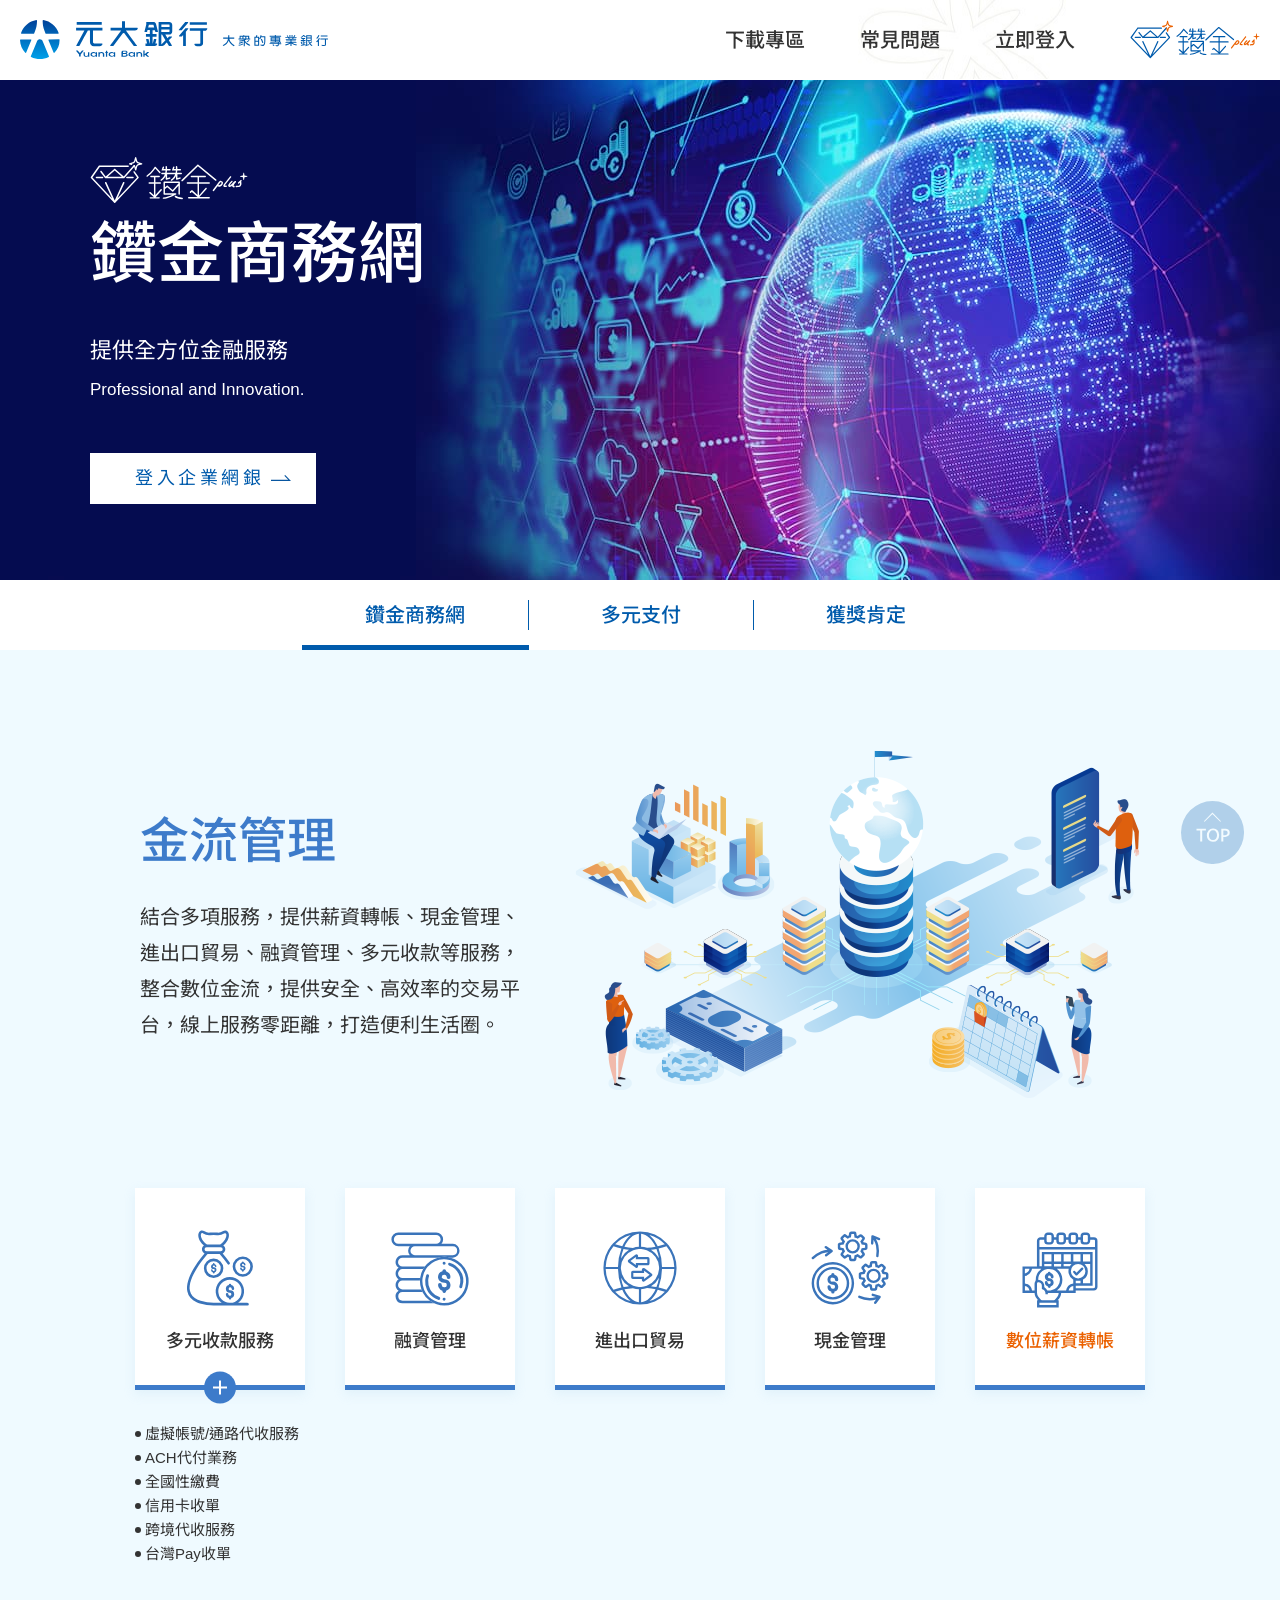
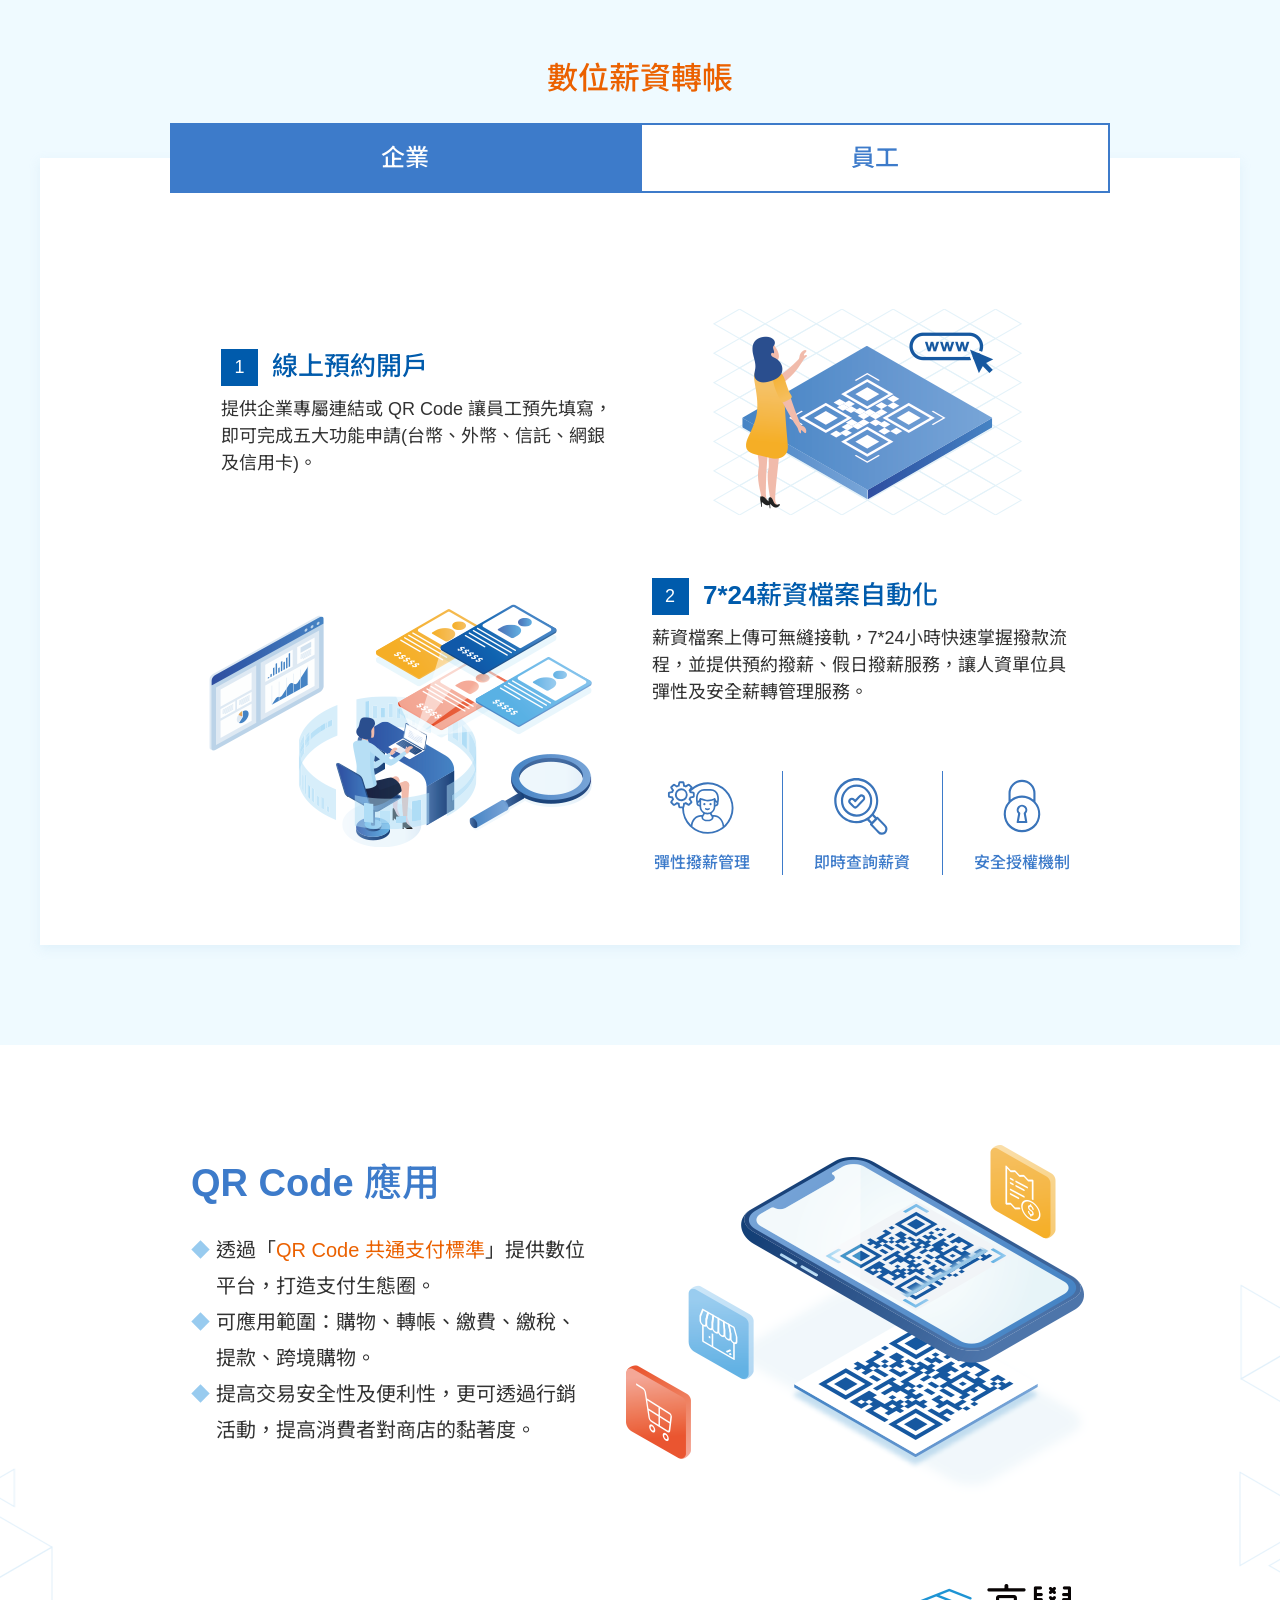
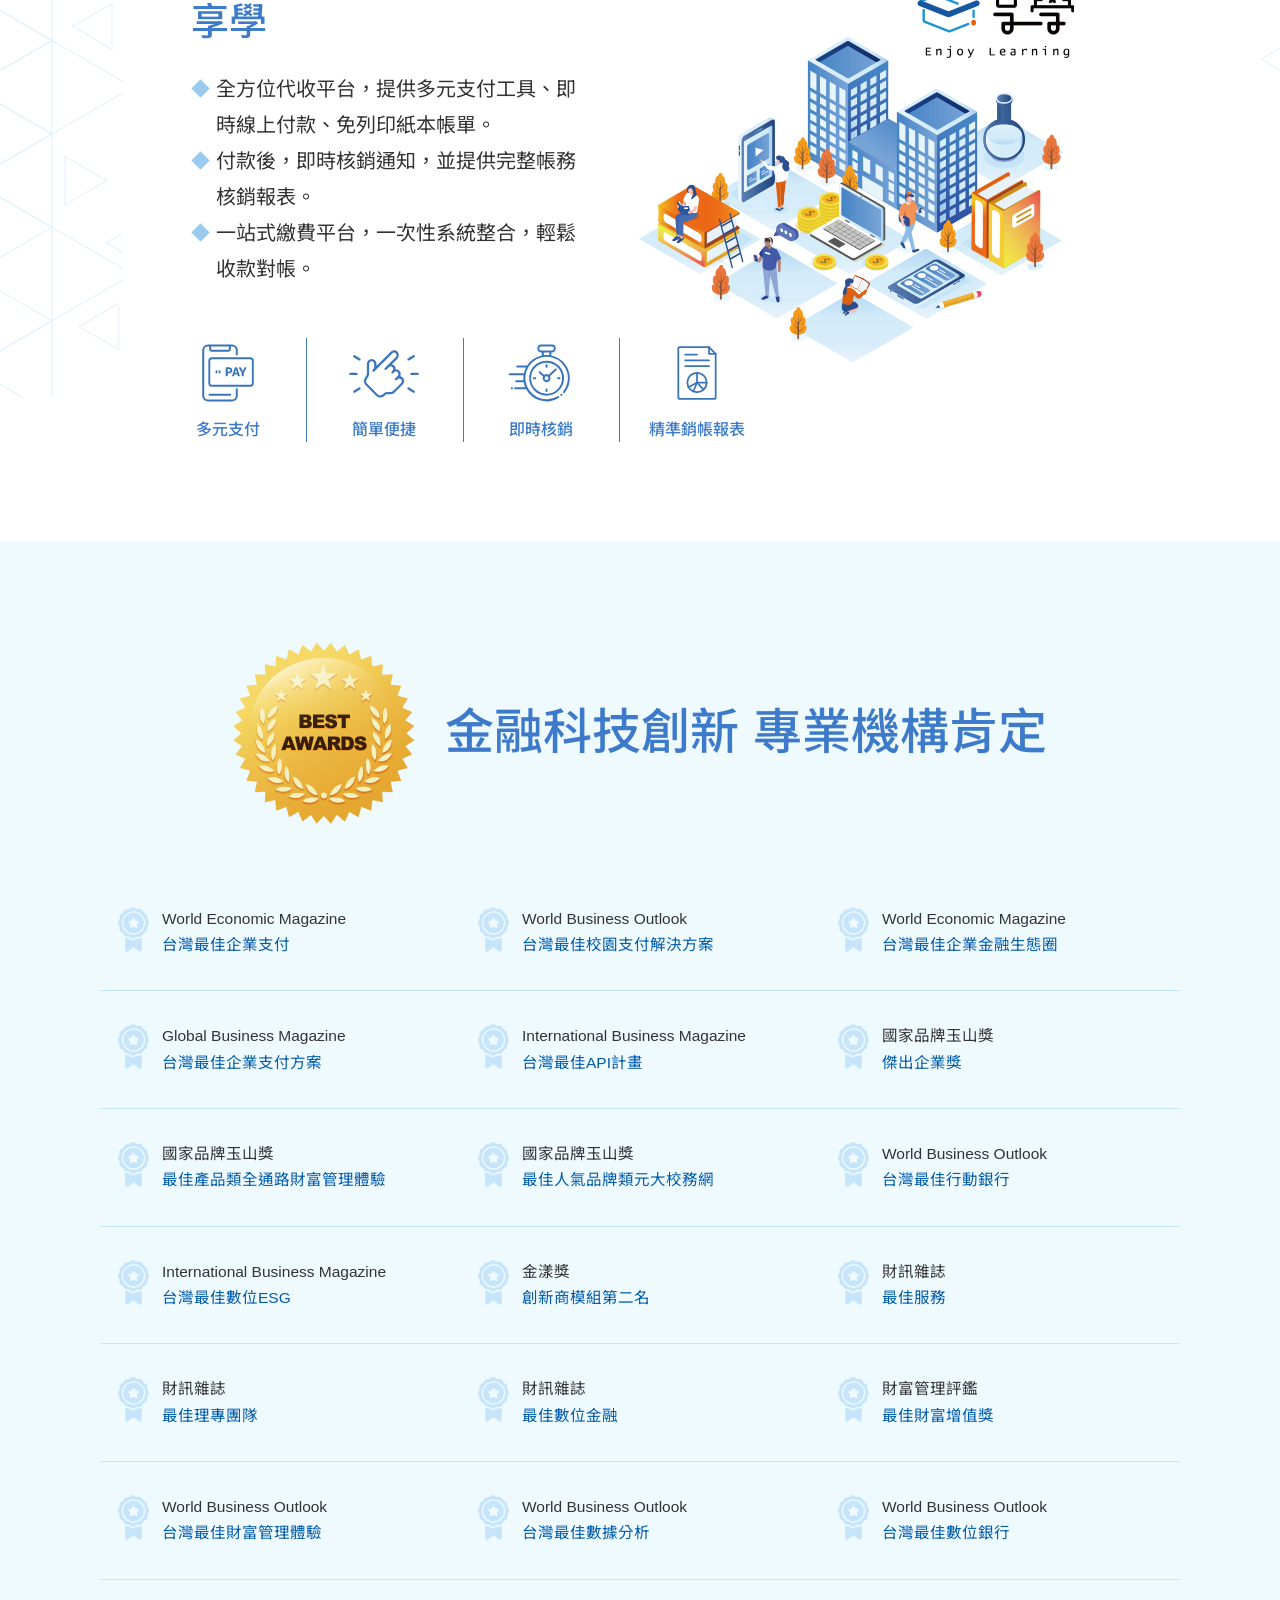
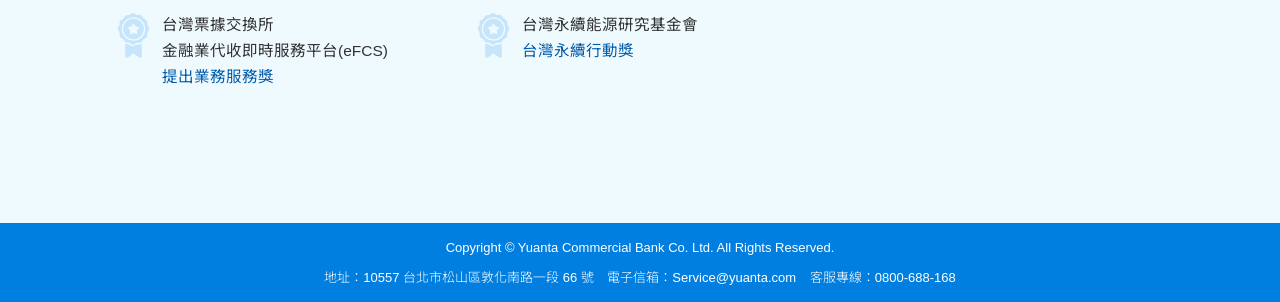
==== business/index.html @ 5b8bb0c7 "business 0724" ====
<!doctype html>
<html class="no-js" lang="zh-Hant-TW">

<head>
    <meta charset="utf-8">
    <meta http-equiv="X-UA-Compatible" content="ie=edge">
    <title>
        元大銀行｜鑽金商務網
    </title>
    <meta name="description" content="鑽金商務網、企業/員工薪資轉帳、預約線上開戶、薪資檔案自動化、員工薪轉服務、進出口貿易、多元收款服務、融資管理、現金管理、金流管理、Qrcode支付、享學平台、享學、代收平台、線上付款、一站式繳費平台">
    <meta name="viewport" content="width=device-width, initial-scale=1">
    <meta name="format-detection" content="telephone=no">

    <meta property="og:title" content="元大銀行｜鑽金商務網">
    <meta property="og:site_name" content="元大銀行">
    <meta property="og:url" content="https://www.yuantabank.com.tw/bankwebIMG/event/Bank_Act2022/B2C/index.html">
    <meta property="og:description" content="提供您全方位的金融服務">
    <meta property="og:type" content="website">
    <link rel="image_src" href="https://www.yuantabank.com.tw/bankwebIMG/event/Bank_Act2022/B2C/asset/images/fb.jpg">
    <meta property="og:image" content="https://www.yuantabank.com.tw/bankwebIMG/event/Bank_Act2022/B2C/asset/images/fb.jpg">
    <meta property="og:image:width" content="1200">
    <meta property="og:image:height" content="628">

    <link rel="manifest" href="./site.json" crossorigin="use-credentials">
    <link rel="shortcut icon" href="./favicon.ico" />
    <link rel="apple-touch-icon" href="./asset/images/touch/icon-192x192.png">
    <link rel="stylesheet" href="./asset/css/normalize.min.css">
    <link rel="stylesheet" href="./asset/vendor/aos/aos.css">
    <link rel="stylesheet" href="./asset/css/main.min.css">
    <link rel="preconnect" href="https://fonts.gstatic.com">
    <link href="https://fonts.googleapis.com/css2?family=Noto+Sans+TC:wght@400;500;700&family=Roboto:wght@400;500;700&display=swap" rel="stylesheet">
    

    <meta name="theme-color" content="#fafafa">
    <!-- Google Tag Manager -->
    
<script>
(function (w, d, s, l, i) {
  w[l] = w[l] || [];
  w[l].push({
    'gtm.start': new Date().getTime(),
    event: 'gtm.js'
  });
  var f = d.getElementsByTagName(s)[0],
      j = d.createElement(s),
      dl = l != 'dataLayer' ? '&l=' + l : '';
  j.async = true;
  j.src = 'https://www.googletagmanager.com/gtm.js?id=' + i + dl;
  f.parentNode.insertBefore(j, f);
})(window, document, 'script', 'dataLayer', 'GTM-TDNQKZC');
</script>

    <!-- End Google Tag Manager -->

</head>

<body>
    <!-- Google Tag Manager (noscript) -->
    <noscript><iframe src="https://www.googletagmanager.com/ns.html?id=GTM-TDNQKZC" height="0" width="0" style="display:none;visibility:hidden"></iframe></noscript>
    <!-- End Google Tag Manager (noscript) -->
    <div class="container">
        <header class="header" data-header>
            <h1>
                <a href="https://www.yuantabank.com.tw/bank/" class="logo" id="yuantabank" target="_blank">
                    <img src="./asset/images/logo/logo.svg" alt="元大銀行logo">
                </a>
            </h1>
            <div class="menu" data-menu>
                <div class="menu-burger">
                    <div class="burger" data-burger>
                        <div class="burger-line"></div>
                        <div class="burger-line"></div>
                        <div class="burger-line"></div>
                    </div>
                </div>
                <div class="menu-nav" data-nav>
                    <div class="nav">
                        <a href="https://www.yuantabank.com.tw/bank/digi/cib/list1.do" target="_blank" id="download">下載專區</a>
                        <a href="https://www.yuantabank.com.tw/bank/digi/cib/list2.do" target="_blank" id="Question">常見問題</a>
                        <a href="https://b2bank.yuantabank.com.tw/B2C/" target="_blank" class="login">立即登入</a>
                    </div>
                </div>
            </div>
            <div class="yuantaplusLogo"></div>
        </header>
        <main class="main">
            
<section class="banner">
    <div class="banner-wrap">
        <div class="banner-logo" data-aos="fade-right">
            <img src="./asset/images/logo/yuantaplus-wt.svg" alt="">
        </div>
        <div class="banner-title" data-aos="fade-right">
            鑽金商務網
        </div>
        <div class="banner-text" data-aos="fade-right" data-aos-delay="600">
            提供全方位金融服務
            <p>Professional and Innovation.</p>
        </div>
        <a href="https://b2bank.yuantabank.com.tw/B2C/" target="_blank" class="banner-btn login" data-aos="fade-right" data-aos-delay="900">
            <span>登入企業網銀</span>
            <img src="./asset/images/icon/arrow.svg" alt="">
        </a>
    </div>
</section>
<section class="content">
    <div class="anchor" data-anchor>
        <div class="anchor-wrap" data-anchor-fixed>
            <a href="#" class="anchor-btn -active" data-anchor-btn="business">
                <span>鑽金商務網</span>
            </a>
            <a href="#" class="anchor-btn" data-anchor-btn="payment">
                <span>多元支付</span>
            </a>
            <a href="#" class="anchor-btn" data-anchor-btn="award">
                <span>獲獎肯定</span>
            </a>
        </div>
    </div>
    <div class="block" data-anchor-block="business">
        <div class="block-wrap">
            <div class="grid">
                <div class="grid-item -text" data-aos="fade-right">
                    <div class="textInfo">
                        <div class="textInfo-title">
                            <div class="title">金流管理</div>
                        </div>
                        <div class="textInfo-content">
                            結合多項服務，提供薪資轉帳、現金管理、進出口貿易、融資管理、多元收款等服務，整合數位金流，提供安全、高效率的交易平台，線上服務零距離，打造便利生活圈。
                        </div>
                    </div>
                </div>
                <div class="grid-item" data-aos="fade-left">
                    <img src="./asset/images/pic/cashFlow.png" alt="">
                </div>
            </div>
        </div>
        <div class="block-wrap" data-aos="fade-up">
            <div class="iconGrid -card">
                <div class="iconGrid-item">
                    <div class="card">
                        <div class="card-content">
                            <div class="iconInfo -card">
                                <div class="iconInfo-pic">
                                    <img src="./asset/images/icon/moneyBag.svg" alt="">
                                </div>
                                <div class="iconInfo-text">多元收款服務</div>
                            </div>
                        </div>
                        <div class="card-collapse"></div>
                        <div class="card-list">
                            <ul>
                                <li>虛擬帳號/通路代收服務</li>
                                <li>ACH代付業務</li>
                                <li>全國性繳費</li>
                                <li>信用卡收單</li>
                                <li>跨境代收服務</li>
                                <li>台灣Pay收單</li>
                            </ul>
                        </div>
                    </div>
                </div>
                <div class="iconGrid-item">
                    <div class="iconInfo -card">
                        <div class="iconInfo-pic">
                            <img src="./asset/images/icon/coins.svg" alt="">
                        </div>
                        <div class="iconInfo-text">融資管理</div>
                    </div>
                </div>
                <div class="iconGrid-item">
                    <div class="iconInfo -card">
                        <div class="iconInfo-pic">
                            <img src="./asset/images/icon/world.svg" alt="">
                        </div>
                        <div class="iconInfo-text">進出口貿易</div>
                    </div>
                </div>
                <div class="iconGrid-item">
                    <div class="iconInfo -card">
                        <div class="iconInfo-pic">
                            <img src="./asset/images/icon/moneySet.svg" alt="">
                        </div>
                        <div class="iconInfo-text">現金管理</div>
                    </div>
                </div>
                <div class="iconGrid-item">
                    <div class="iconInfo -card">
                        <div class="iconInfo-pic">
                            <img src="./asset/images/icon/calendar.svg" alt="">
                        </div>
                        <div class="iconInfo-text -og">數位薪資轉帳</div>
                    </div>
                </div>
            </div>
        </div>
        <div class="block-wrap" data-aos="fade-up">
            <div class="tab">
                <div class="tab-title">數位薪資轉帳</div>
                <div class="tab-nav">
                    <a href="#" class="tab-btn -active" data-tab-btn="business">企業</a>
                    <a href="#" class="tab-btn" data-tab-btn="employee">員工</a>
                </div>
                <div class="tab-content -active" data-tab-content="business">
                    <div class="grid -tab">
                        <div class="grid-item -text" data-aos="fade-right">
                            <div class="numInfo">
                                <div class="numInfo-title">
                                    <span class="num">1</span>
                                    <span>線上預約開戶</span>
                                </div>
                                <div class="numInfo-content">
                                    提供企業專屬連結或 QR Code 讓員工預先填寫，即可完成五大功能申請(台幣、外幣、信託、網銀及信用卡)。
                                </div>
                            </div>
                        </div>
                        <div class="grid-item" data-aos="fade-left">
                            <img src="./asset/images/pic/business01.png" alt="">
                        </div>
                    </div>
                    <div class="grid -tab">
                        <div class="grid-item" data-aos="fade-right">
                            <img src="./asset/images/pic/business02.png" alt="">
                        </div>
                        <div class="grid-item -text has-icons" data-aos="fade-left">
                            <div class="numInfo">
                                <div class="numInfo-title">
                                    <span class="num">2</span>
                                    <span><b class="-en">7*24</b>薪資檔案自動化</span>
                                </div>
                                <div class="numInfo-content">
                                    薪資檔案上傳可無縫接軌，7*24小時快速掌握撥款流程，並提供預約撥薪、假日撥薪服務，讓人資單位具彈性及安全薪轉管理服務。
                                </div>
                            </div>
                            <div class="iconGrid -business padUpOnly" data-aos="fade-left">
                                
                                <div class="iconGrid-item">
                                    <div class="iconInfo -first">
                                        <div class="iconInfo-pic">
                                            <img src="./asset/images/icon/peopleSet.svg" alt="">
                                        </div>
                                        <div class="iconInfo-text">彈性撥薪管理</div>
                                    </div>
                                </div>
                                <div class="iconGrid-item">
                                    <div class="iconInfo">
                                        <div class="iconInfo-pic">
                                            <img src="./asset/images/icon/searchCheck.svg" alt="">
                                        </div>
                                        <div class="iconInfo-text">即時查詢薪資</div>
                                    </div>
                                </div>
                                <div class="iconGrid-item">
                                    <div class="iconInfo -last">
                                        <div class="iconInfo-pic">
                                            <img src="./asset/images/icon/lock.svg" alt="">
                                        </div>
                                        <div class="iconInfo-text">安全授權機制</div>
                                    </div>
                                </div>
                                
                            </div>
                        </div>
                    </div>
                    <div class="iconGrid -business mobileDownOnly" data-aos="fade-up">
                        
                        <div class="iconGrid-item">
                            <div class="iconInfo -first">
                                <div class="iconInfo-pic">
                                    <img src="./asset/images/icon/peopleSet.svg" alt="">
                                </div>
                                <div class="iconInfo-text">彈性撥薪管理</div>
                            </div>
                        </div>
                        <div class="iconGrid-item">
                            <div class="iconInfo">
                                <div class="iconInfo-pic">
                                    <img src="./asset/images/icon/searchCheck.svg" alt="">
                                </div>
                                <div class="iconInfo-text">即時查詢薪資</div>
                            </div>
                        </div>
                        <div class="iconGrid-item">
                            <div class="iconInfo -last">
                                <div class="iconInfo-pic">
                                    <img src="./asset/images/icon/lock.svg" alt="">
                                </div>
                                <div class="iconInfo-text">安全授權機制</div>
                            </div>
                        </div>
                        
                    </div>
                </div>
                <div class="tab-content" data-tab-content="employee">
                    <div class="grid -tab -top">
                        <div class="grid-item -text">
                            <div class="numInfo">
                                <div class="numInfo-title">
                                    <span>員工薪轉服務</span>
                                </div>
                                <div class="numInfo-content">
                                    透過網路銀行/行動銀行APP，即可查詢專屬優惠與中英文顯示薪資明細，e手掌握消費與投資理財訊息！
                                </div>
                            </div>
                        </div>
                        <div class="grid-item">
                            <img src="./asset/images/pic/employee.png" alt="">
                        </div>
                    </div>
                    <div class="iconGrid -employee">
                        <div class="iconGrid-item">
                            <div class="card -simple">
                                <div class="card-content">
                                    <div class="iconInfo -first">
                                        <div class="iconInfo-pic">
                                            <img src="./asset/images/icon/discount.svg" alt="">
                                        </div>
                                        <div class="iconInfo-text">員工帳戶優惠</div>
                                    </div>
                                </div>
                                <div class="card-collapse"></div>
                                <div class="card-list">
                                    <ul>
                                        <li>帳戶利率</li>
                                        <li>跨提轉免手續費</li>
                                        <li>換匯讓分優惠</li>
                                        <li>線上申購指定基金定期<br class="mobileDownOnly">(不)定額享終身0手續費</li>
                                        <li>信用卡優惠</li>
                                        <li>房貸、信貸、車貸利率</li>
                                    </ul>
                                </div>
                            </div>
                        </div>
                        <div class="iconGrid-item">
                            <div class="card -simple">
                                <div class="card-content">
                                    <div class="iconInfo">
                                        <div class="iconInfo-pic">
                                            <img src="./asset/images/icon/chart.svg" alt="">
                                        </div>
                                        <div class="iconInfo-text">線上理財</div>
                                    </div>
                                </div>
                                <div class="card-collapse"></div>
                                <div class="card-list -chart">
                                    <ul>
                                        <li>線上換匯</li>
                                        <li>申購基金</li>
                                        <li>申購ETF</li>
                                        <li>申購海外債</li>
                                    </ul>
                                </div>
                            </div>
                        </div>
                        <div class="iconGrid-item">
                            <div class="iconInfo">
                                <div class="iconInfo-pic">
                                    <img src="./asset/images/icon/bill.svg" alt="">
                                </div>
                                <div class="iconInfo-text">薪資明細</div>
                            </div>
                        </div>
                        <div class="iconGrid-item">
                            <div class="iconInfo">
                                <div class="iconInfo-pic">
                                    <img src="./asset/images/icon/coin.svg" alt="">
                                </div>
                                <div class="iconInfo-text">輕鬆轉帳</div>
                            </div>
                        </div>
                        <div class="iconGrid-item">
                            <div class="iconInfo">
                                <div class="iconInfo-pic">
                                    <img src="./asset/images/icon/scanning.svg" alt="">
                                </div>
                                <div class="iconInfo-text"><b class="-en">QR Code</b>繳費消費</div>
                            </div>
                        </div>
                        <div class="iconGrid-item">
                            <div class="iconInfo -last">
                                <div class="iconInfo-pic">
                                    <img src="./asset/images/icon/withdrawal.svg" alt="">
                                </div>
                                <div class="iconInfo-text">無卡提款</div>
                            </div>
                        </div>
                    </div>
                </div>
            </div>
        </div>
    </div>
    <div class="block -wt" data-anchor-block="payment">
        <div class="block-wrap">
            <div class="grid -top">
                <div class="grid-item -text" data-aos="fade-right">
                    <div class="textInfo">
                        <div class="textInfo-title">
                            <div class="title -sub"><b class="-en">QR Code</b> 應用</div>
                        </div>
                        <div class="textInfo-content">
                            <ul class="-cube">
                                <li>透過「<span class="stress">QR Code 共通支付標準</span>」提供數位平台，打造支付生態圈。</li>
                                <li>可應用範圍：購物、轉帳、繳費、繳稅、提款、跨境購物。</li>
                                <li>提高交易安全性及便利性，更可透過行銷活動，提高消費者對商店的黏著度。</li>
                            </ul>
                        </div>
                    </div>
                </div>
                <div class="grid-item" data-aos="fade-left">
                    <img src="./asset/images/pic/qrCode.png" alt="">
                </div>
            </div>
        </div>
        <div class="block-wrap">
            <div class="grid -top">
                <div class="grid-item -text" data-aos="fade-right">
                    <div class="textInfo">
                        <div class="textInfo-title">
                            <div class="title -sub">享學</div>
                        </div>
                        <div class="textInfo-content">
                            <ul class="-cube">
                                <li>全方位代收平台，提供多元支付工具、即時線上付款、免列印紙本帳單。</li>
                                <li>付款後，即時核銷通知，並提供完整帳務核銷報表。</li>
                                <li>一站式繳費平台，一次性系統整合，輕鬆收款對帳。</li>
                            </ul>
                        </div>
                    </div>
                </div>
                <div class="grid-item" data-aos="fade-left">
                    <img src="./asset/images/pic/enjoyLearning.png" alt="">
                </div>
            </div>
            <div class="enjoyLearning" data-aos="fade-right">
                <div class="iconGrid -enjoyLearning">
                    
                    <div class="iconGrid-item">
                        <div class="iconInfo -first">
                            <div class="iconInfo-pic">
                                <img src="./asset/images/icon/pay.svg" alt="">
                            </div>
                            <div class="iconInfo-text">多元支付</div>
                        </div>
                    </div>
                    <div class="iconGrid-item">
                        <div class="iconInfo">
                            <div class="iconInfo-pic">
                                <img src="./asset/images/icon/finger.svg" alt="">
                            </div>
                            <div class="iconInfo-text">簡單便捷</div>
                        </div>
                    </div>
                    <div class="iconGrid-item">
                        <div class="iconInfo">
                            <div class="iconInfo-pic">
                                <img src="./asset/images/icon/stopwatch.svg" alt="">
                            </div>
                            <div class="iconInfo-text">即時核銷</div>
                        </div>
                    </div>
                    <div class="iconGrid-item">
                        <div class="iconInfo -last">
                            <div class="iconInfo-pic">
                                <img src="./asset/images/icon/report.svg" alt="">
                            </div>
                            <div class="iconInfo-text">精準銷帳報表</div>
                        </div>
                    </div>
                    
                </div>
            </div>
        </div>
    </div>
    <div class="block" data-anchor-block="award">
        <div class="block-wrap">
            <div class="award" data-more>
                <div class="award-head" data-aos="fade-up">
                    <div class="award-icon">
                        <img src="./asset/images/pic/bestAwards.png" alt="">
                    </div>
                    <div class="award-title">
                        <div class="title">金融科技創新 <br class="mobileDownOnly">專業機構肯定</div>
                    </div>
                </div>
                <div class="award-content" data-aos="fade-up">
                    <div class="awardGrid">
                        
                        <div class="awardGrid-item">
                            <div class="medal">
                                <div class="medal-pic">
                                    <img src="./asset/images/icon/medal.svg" alt="">
                                </div>
                                <div class="medal-content">
                                    World Economic Magazine
                                    <p>台灣最佳企業支付</p>
                                </div>
                            </div>
                        </div>
                        <div class="awardGrid-item">
                            <div class="medal">
                                <div class="medal-pic">
                                    <img src="./asset/images/icon/medal.svg" alt="">
                                </div>
                                <div class="medal-content">
                                    World Business Outlook
                                    <p>台灣最佳校園支付解決方案</p>
                                </div>
                            </div>
                        </div>
                        <div class="awardGrid-item">
                            <div class="medal">
                                <div class="medal-pic">
                                    <img src="./asset/images/icon/medal.svg" alt="">
                                </div>
                                <div class="medal-content">
                                    World Economic Magazine
                                    <p>台灣最佳企業金融生態圈</p>
                                </div>
                            </div>
                        </div>
                        <div class="awardGrid-item">
                            <div class="medal">
                                <div class="medal-pic">
                                    <img src="./asset/images/icon/medal.svg" alt="">
                                </div>
                                <div class="medal-content">
                                    Global Business Magazine
                                    <p>台灣最佳企業支付方案</p>
                                </div>
                            </div>
                        </div>
                        <div class="awardGrid-item">
                            <div class="medal">
                                <div class="medal-pic">
                                    <img src="./asset/images/icon/medal.svg" alt="">
                                </div>
                                <div class="medal-content">
                                    International Business Magazine
                                    <p>台灣最佳API計畫</p>
                                </div>
                            </div>
                        </div>
                        <div class="awardGrid-item -more">
                            <div class="medal">
                                <div class="medal-pic">
                                    <img src="./asset/images/icon/medal.svg" alt="">
                                </div>
                                <div class="medal-content">
                                    國家品牌玉山獎
                                    <p>傑出企業獎</p>
                                </div>
                            </div>
                        </div>
                        <div class="awardGrid-item -more">
                            <div class="medal">
                                <div class="medal-pic">
                                    <img src="./asset/images/icon/medal.svg" alt="">
                                </div>
                                <div class="medal-content">
                                    國家品牌玉山獎
                                    <p>最佳產品類全通路財富管理體驗</p>
                                </div>
                            </div>
                        </div>
                        <div class="awardGrid-item -more">
                            <div class="medal">
                                <div class="medal-pic">
                                    <img src="./asset/images/icon/medal.svg" alt="">
                                </div>
                                <div class="medal-content">
                                    國家品牌玉山獎
                                    <p>最佳人氣品牌類元大校務網</p>
                                </div>
                            </div>
                        </div>
                        <div class="awardGrid-item -more">
                            <div class="medal">
                                <div class="medal-pic">
                                    <img src="./asset/images/icon/medal.svg" alt="">
                                </div>
                                <div class="medal-content">
                                    World Business Outlook
                                    <p>台灣最佳行動銀行</p>
                                </div>
                            </div>
                        </div>
                        <div class="awardGrid-item -more">
                            <div class="medal">
                                <div class="medal-pic">
                                    <img src="./asset/images/icon/medal.svg" alt="">
                                </div>
                                <div class="medal-content">
                                    International Business Magazine
                                    <p>台灣最佳數位ESG</p>
                                </div>
                            </div>
                        </div>
                        <div class="awardGrid-item -more">
                            <div class="medal">
                                <div class="medal-pic">
                                    <img src="./asset/images/icon/medal.svg" alt="">
                                </div>
                                <div class="medal-content">
                                    金漾獎
                                    <p>創新商模組第二名</p>
                                </div>
                            </div>
                        </div>
                        <div class="awardGrid-item -more">
                            <div class="medal">
                                <div class="medal-pic">
                                    <img src="./asset/images/icon/medal.svg" alt="">
                                </div>
                                <div class="medal-content">
                                    財訊雜誌
                                    <p>最佳服務</p>
                                </div>
                            </div>
                        </div>
                        <div class="awardGrid-item -more">
                            <div class="medal">
                                <div class="medal-pic">
                                    <img src="./asset/images/icon/medal.svg" alt="">
                                </div>
                                <div class="medal-content">
                                    財訊雜誌
                                    <p>最佳理專團隊</p>
                                </div>
                            </div>
                        </div>
                        <div class="awardGrid-item -more">
                            <div class="medal">
                                <div class="medal-pic">
                                    <img src="./asset/images/icon/medal.svg" alt="">
                                </div>
                                <div class="medal-content">
                                    財訊雜誌
                                    <p>最佳數位金融</p>
                                </div>
                            </div>
                        </div>
                        <div class="awardGrid-item -more">
                            <div class="medal">
                                <div class="medal-pic">
                                    <img src="./asset/images/icon/medal.svg" alt="">
                                </div>
                                <div class="medal-content">
                                    財富管理評鑑
                                    <p>最佳財富增值獎</p>
                                </div>
                            </div>
                        </div>
                        <div class="awardGrid-item -more">
                            <div class="medal">
                                <div class="medal-pic">
                                    <img src="./asset/images/icon/medal.svg" alt="">
                                </div>
                                <div class="medal-content">
                                    World Business Outlook
                                    <p>台灣最佳財富管理體驗</p>
                                </div>
                            </div>
                        </div>
                        <div class="awardGrid-item -more">
                            <div class="medal">
                                <div class="medal-pic">
                                    <img src="./asset/images/icon/medal.svg" alt="">
                                </div>
                                <div class="medal-content">
                                    World Business Outlook
                                    <p>台灣最佳數據分析</p>
                                </div>
                            </div>
                        </div>
                        <div class="awardGrid-item -more">
                            <div class="medal">
                                <div class="medal-pic">
                                    <img src="./asset/images/icon/medal.svg" alt="">
                                </div>
                                <div class="medal-content">
                                    World Business Outlook
                                    <p>台灣最佳數位銀行</p>
                                </div>
                            </div>
                        </div>
                        <div class="awardGrid-item -more">
                            <div class="medal">
                                <div class="medal-pic">
                                    <img src="./asset/images/icon/medal.svg" alt="">
                                </div>
                                <div class="medal-content">
                                    台灣票據交換所<br>金融業代收即時服務平台(eFCS)
                                    <p>提出業務服務獎</p>
                                </div>
                            </div>
                        </div>
                        <div class="awardGrid-item -more">
                            <div class="medal">
                                <div class="medal-pic">
                                    <img src="./asset/images/icon/medal.svg" alt="">
                                </div>
                                <div class="medal-content">
                                    台灣永續能源研究基金會
                                    <p>台灣永續行動獎</p>
                                </div>
                            </div>
                        </div>
                        <div class="awardGrid-item -more desktopOnly">
                            <div class="medal hidden">
                                <div class="medal-pic">
                                    <img src="./asset/images/icon/medal.svg" alt="">
                                </div>
                                <div class="medal-content">
                                    
                                    <p></p>
                                </div>
                            </div>
                        </div>
                        
                    </div>
                </div>
                <div class="award-btn" data-more-btn>
                    <span>更多獲獎獎項</span>
                    <img src="./asset/images/icon/arrow-down.svg" alt="">
                </div>
            </div>
        </div>
    </div>
</section>

        </main>
        <footer class="footer">
            Copyright © Yuanta Commercial Bank Co. Ltd. All Rights Reserved.<br>
            <div class="footer-wrap">
                <span>地址：10557 台北市松山區敦化南路一段 66 號</span>
                <span>電子信箱：Service@yuanta.com</span>
                <span>客服專線：0800-688-168</span>
            </div>
        </footer>
    </div>
    <a href="#" class="gotop" id="gotop">
        <img src="./asset/images/icon/goTop.svg" alt="">
    </a>
    
    <script src="./asset/vendor/modernizr-3.11.0.min.js"></script>
    <script src="./asset/vendor/jquery-3.6.0.min.js"></script>
    <script src="./asset/vendor/aos/aos.js"></script>
    <script src="./asset/js/plugins.min.js"></script>
    <script src="./asset/js/main.min.js"></script>
    

    <script type="text/javascript" async="" src="https://www.googleadservices.com/pagead/conversion_async.js"></script>
    <script type="text/javascript" async="" src="https://www.google-analytics.com/analytics.js"></script>
    <script type="text/javascript" async="" src="https://www.googletagmanager.com/gtag/js?id=AW-773232362&l=dataLayer&cx=c"></script>
    <script async="" src="https://www.googletagmanager.com/gtm.js?id=GTM-TDNQKZC"></script>
    <!-- Global site tag (gtag.js) - Google Analytics -->
    <script async src="https://www.googletagmanager.com/gtag/js?id=UA-55531155-2"></script>
    
<script>
window.dataLayer = window.dataLayer || [];

function gtag() {
  dataLayer.push(arguments);
}

gtag('js', new Date());
gtag('config', 'UA-55531155-2');
</script>


    <!-- Global site tag (gtag.js) - Google Ads: 773232362 -->
    <script async src="https://www.googletagmanager.com/gtag/js?id=AW-773232362"></script>
    
<script>
window.dataLayer = window.dataLayer || [];

function gtag() {
  dataLayer.push(arguments);
}

gtag('js', new Date());
gtag('config', 'AW-773232362');
</script>

    <script src="./asset/js/tracking.min.js"></script>
</body>

</html>
---- business/asset/css/main.min.css ----
body,html{font-family:Arial,"Noto Sans TC",sans-serif,"Microsoft JhengHei",Helvetica;font-size:16px;line-height:1.5;color:#333}a,button{outline:0}::-moz-selection{background:#b3d4fc;text-shadow:none}::selection{background:#b3d4fc;text-shadow:none}hr{display:block;height:1px;border:0;border-top:1px solid #ccc;margin:1em 0;padding:0}audio,canvas,iframe,img,svg,video{vertical-align:middle}fieldset{border:0;margin:0;padding:0}textarea{resize:vertical}.browserupgrade{position:absolute;top:0;display:block;width:100%;margin:.2em 0;background:#ccc;padding:.2em 0}body,html{height:100%}@media only screen and (max-width:767px){body.is-menuOpen,html.is-menuOpen{overflow:hidden}}.container{min-height:100%;overflow:hidden}.header{position:fixed;top:0;left:0;box-sizing:border-box;display:flex;align-items:center;width:100%;padding:20px;background-image:url(../images/background/header.png);background-repeat:no-repeat;background-position:center right;background-color:#fff;z-index:100}.header .yuantaplusLogo{width:130px;height:39px;background-image:url(../images/logo/yuantaplus.svg);background-repeat:no-repeat}@media only screen and (max-width:1023px){.header{padding:16px}.header .yuantaplusLogo{width:120px;height:36px}}@media only screen and (max-width:767px){.header{justify-content:space-between}.header .yuantaplusLogo{display:none}}.logo{display:inline-block;width:308px}.logo img{width:100%}@media only screen and (max-width:1023px){.logo{width:280px}}@media only screen and (max-width:767px){.logo{width:203px}}.menu{flex:1;margin:0 55px}.menu-burger{display:none}@media only screen and (max-width:1023px){.menu{margin:0 35px}}@media only screen and (max-width:767px){.menu{flex:0 0 auto;margin:0 10px}.menu-burger{display:block}.menu-nav{position:fixed;top:59.5px;left:100%;width:100%;height:calc(100% - 59.5px);transition:.3s}.is-menuOpen .menu-nav{left:0}}.burger{padding:8px 0;cursor:pointer}.burger-line{width:28px;height:4px;background-color:#005bac;transition:.3s}.burger-line:first-child{transform:translateY(-5px)}.burger-line:last-child{transform:translateY(5px)}.is-menuOpen .burger-line:first-child{transform:translateY(4px) rotate(45deg)}.is-menuOpen .burger-line:nth-child(2){opacity:0}.is-menuOpen .burger-line:last-child{transform:translateY(-4px) rotate(-45deg)}.nav{display:flex;justify-content:flex-end}.nav a{font-size:20px;font-weight:500;color:#333;text-decoration:none}.nav a+a{margin-left:55px}@media only screen and (min-width:1024px){.nav a:hover{color:#005bac}}@media only screen and (max-width:1023px){.nav a{font-size:16px}.nav a+a{margin-left:35px}}@media only screen and (max-width:767px){.nav{box-sizing:border-box;display:block;height:100%;padding:50px;background-color:#effaff}.nav a{display:block;padding:14px;font-size:18px;text-align:center}.nav a+a{margin-left:0;border-top:1px solid #333}}.main{margin-top:80px}@media only screen and (max-width:1023px){.main{margin-top:59.5px}}.footer{box-sizing:border-box;padding:10px 12px;font-size:13px;font-weight:300;line-height:2.3;text-align:center;color:#fff;background-color:#007fe0}.footer-wrap span+span{margin-left:10px}@media only screen and (max-width:767px){.footer{padding:10px 20px;font-size:12px;line-height:1.6;text-align:left}.footer-wrap{margin-top:10px}.footer-wrap span{display:block}.footer-wrap span+span{margin-left:0}}.gotop{position:fixed;bottom:36px;right:36px;width:63px;height:63px;display:none;border-radius:50%;z-index:50}@media only screen and (max-width:767px){.gotop{width:45px;height:45px;bottom:20px;right:20px}}.anchor{background-color:#fff;height:70px}.anchor-wrap{display:flex;justify-content:center;overflow:hidden}.anchor-wrap.-fixed{position:fixed;top:79px;left:0;width:100%;z-index:99;border-top:1px solid #ddd;box-shadow:0 2px 4px 0 rgba(198,210,216,.3);background-color:#fff}.anchor-btn{flex:0 1 225px;position:relative;padding:20px 0;font-size:20px;font-weight:500;text-align:center;color:#005bac;text-decoration:none;transition:.3s}.anchor-btn span{position:relative;display:inline-block;width:100%;z-index:1}.anchor-btn::after{content:'';position:absolute;bottom:-5px;left:-1px;width:calc(100% + 2px);height:5px;background-color:#005bac;pointer-events:none;transition:.3s}.anchor-btn+.anchor-btn span{border-left:1px solid #005bac}.anchor-btn.-active::after{bottom:0}@media only screen and (min-width:1024px){.anchor-btn:hover{color:#fff}.anchor-btn:hover::after{bottom:0;height:70px}}@media only screen and (max-width:1023px){.anchor{height:59px}.anchor-wrap.-fixed{top:68px}.anchor-btn{flex:1;padding:16px 0;font-size:18px}}@media only screen and (max-width:767px){.anchor{height:48px}.anchor-wrap.-fixed{top:60px}.anchor-btn{padding:12px 0;font-size:16px}.anchor-btn::after{bottom:-3px;height:3px}}.banner{position:relative;height:500px;background-image:url(../images/banner/bg.jpg);background-size:1920px;background-repeat:no-repeat;background-position:center;overflow:hidden}.banner-wrap{box-sizing:border-box;display:flex;flex-direction:column;justify-content:center;align-items:flex-start;max-width:1160px;height:100%;margin:0 auto;padding:0 30px;color:#fff}.banner-logo img{width:158px}.banner-title{margin-bottom:30px;font-size:67px;font-weight:500}.banner-text{margin-bottom:50px;font-size:22px}.banner-text p{margin-top:10px;font-size:17px}.banner-btn{display:inline-block;padding:12px 25px 12px 45px;text-decoration:none;background-color:#fff}.banner-btn span{display:inline-block;vertical-align:middle;font-size:18px;color:#005bac;letter-spacing:3.5px}.banner-btn img{width:20px;margin-left:3px;transition:.3s}@media only screen and (min-width:1024px){.banner-btn:hover img{transform:translateX(10px)}}@media only screen and (max-width:1023px){.banner{height:400px;background-size:1540px}.banner-logo img{width:107px}.banner-title{margin-bottom:22px;font-size:45px}.banner-text{margin-bottom:24px;font-size:16px}.banner-text p{margin-top:5px;font-size:13px}.banner-btn{padding:12px 25px 12px 40px}}@media only screen and (max-width:767px){.banner{position:relative;height:143vw;background-image:url(../images/banner/bg-mb.jpg);background-size:cover}.banner-wrap{position:absolute;top:50vw;left:50%;transform:translateX(-50%);width:225px;height:calc(100% - 50vw);padding:0}.banner-title{margin-bottom:4vw}.banner-text{margin-bottom:8vw}.banner-text p{margin-top:1vw}}.action{display:flex;justify-content:center}.action-item{flex:0 1 350px;max-width:350px}.action-item+.action-item{margin-left:37px}@media only screen and (max-width:767px){.action{display:block}.action-item{max-width:210px;margin:auto}.action-item+.action-item{margin-top:20px;margin-left:auto}}.btn{position:relative;display:block;border-radius:44px;cursor:pointer}.btn:hover img{transform:translateY(8px)}@media only screen and (max-width:767px){.btn:hover img{transform:none}}.block{padding:100px 0;background-color:#effaff}.block-wrap{position:relative;box-sizing:border-box;max-width:1260px;margin:0 auto;padding:0 30px}.block-wrap+.block-wrap{margin-top:90px}.block.-wt{position:relative;background-color:#fff}.block.-wt::after,.block.-wt::before{content:'';position:absolute;width:325px;height:657px;background-image:url(../images/background/block.png);background-repeat:no-repeat}.block.-wt::before{top:80px;left:50%;transform:translateX(-50%) translateX(750px)}.block.-wt::after{bottom:145px;left:50%;transform:translateX(-50%) translateX(-680px)}@media only screen and (max-width:1023px){.block{padding:80px 0}.block-wrap+.block-wrap{margin-top:70px}}@media only screen and (max-width:767px){.block{padding:60px 0}.block-wrap+.block-wrap{margin-top:60px}}.grid{display:flex;justify-content:center;align-items:center}.grid+.grid{margin-top:60px}.grid-item{flex:0 1 auto}.grid-item img{max-width:100%}.grid-item.-text{flex:0 1 395px}.grid-item.-text.has-icons{flex:0 0 420px}.grid-item+.grid-item{margin-left:40px}.grid.-tab .grid-item+.grid-item{margin-left:60px}.grid.-top{align-items:flex-start}.grid.-top .grid-item.-text{padding-top:10px}@media only screen and (max-width:1023px){.grid{align-items:flex-start}.grid-item+.grid-item{margin-left:25px}.grid-item.-text{padding-top:10px}.grid-item.-text.has-icons{flex:0 1 455px}.grid.-tab .grid-item+.grid-item{margin-left:30px}}@media only screen and (max-width:767px){.grid{flex-direction:column;align-items:center}.grid+.grid{margin-top:40px}.grid-item{flex:0 0 auto;order:2}.grid-item img{width:100%;max-width:255px}.grid-item+.grid-item{margin-left:0;margin-top:25px}.grid-item.-text{flex:0 0 auto;padding-top:0;order:1}.grid-item.-text.has-icons{flex:0 0 auto}.grid.-tab .grid-item.-text{margin-bottom:20px}.grid.-tab .grid-item+.grid-item{margin-left:0;margin-top:0}.grid.-top{align-items:center}.grid.-top .grid-item.-text{padding-top:0}}.iconGrid{display:flex;justify-content:center;margin:0 -30px}.iconGrid-item{flex:1}.iconGrid.-card{flex-wrap:wrap;margin:-20px}.iconGrid.-card .iconGrid-item{flex:0 0 auto;margin:20px}.iconGrid.-business{padding-top:65px}.iconGrid.-employee{margin:0 -10px;padding-top:45px}.iconGrid.-employee .iconGrid-item{flex:0 1 170px}.iconGrid.-enjoyLearning{max-width:625px;margin:0 -30px 0 -40px}@media only screen and (max-width:1023px){.iconGrid{margin:0 -10px}.iconGrid.-card{margin:-13px}.iconGrid.-card .iconGrid-item{flex:0 0 120px;margin:13px}.iconGrid.-business{padding-top:25px}.iconGrid.-employee{margin:0 -30px 0 -20px;padding-top:35px}.iconGrid.-enjoyLearning{max-width:450px;margin:0 -10px 0 -20px}}@media only screen and (max-width:767px){.iconGrid{display:block;max-width:240px;margin:0 auto}.iconGrid.-card{margin:0 auto}.iconGrid.-card .iconGrid-item{margin:0}.iconGrid.-card .iconGrid-item+.iconGrid-item{margin-top:25px}.iconGrid.-business{padding-top:15px}.iconGrid.-employee{margin:0 auto;padding-top:30px}.iconGrid.-enjoyLearning{max-width:240px;margin:0 auto}}.enjoyLearning{max-width:900px;margin:-25px auto 0}@media only screen and (max-width:1023px){.enjoyLearning{margin:-15px auto 0}}@media only screen and (max-width:767px){.enjoyLearning{margin:25px auto 0}}.award{text-align:center}.award-head{display:flex;justify-content:center;align-items:center;margin-bottom:50px}.award-icon{margin-right:30px}.award-btn{display:none;margin-top:25px;padding:12px 25px;text-decoration:none;background-color:#3d7bca}.award-btn span{display:inline-block;vertical-align:middle;font-size:16px;color:#fff;letter-spacing:3.5px}.award-btn img{width:18px;margin-left:3px;transition:.3s}@media only screen and (max-width:1023px){.award-head{margin-bottom:20px}.award-icon{margin-right:20px}.award-icon img{width:140px}}@media only screen and (max-width:767px){.award-icon{margin-right:10px}.award-icon img{width:88px}.award-title{flex:0 0 auto;padding-top:6px}.award-btn{display:inline-block}.award.is-open .award-btn{display:none}}.awardGrid{display:flex;flex-wrap:wrap;max-width:1080px;margin:0 auto}.awardGrid-item{box-sizing:border-box;flex:0 0 33.33%;padding:32px 10px;border-top:1px solid #c6e5fb}.awardGrid-item:nth-child(-n+3){border-top:none}@media only screen and (max-width:1023px){.awardGrid-item{flex:0 0 50%;padding:25px}.awardGrid-item:nth-child(-n+3){border-top:1px solid #c6e5fb}.awardGrid-item:nth-child(-n+2){border-top:none}}@media only screen and (max-width:767px){.awardGrid{display:block;max-width:300px;margin:0 auto}.awardGrid-item{padding:20px}.awardGrid-item:nth-child(-n+2){border-top:1px solid #c6e5fb}.awardGrid-item:first-child{border-top:none}.awardGrid-item.-more{display:none}.is-open .awardGrid-item.-more{display:block}}.card-collapse{position:relative;width:32px;height:32px;margin:0 auto;transform:translateY(-50%) translateY(-2.5px);border-radius:50%;background-color:#3d7bca}.card-collapse::before{content:'';position:absolute;top:50%;left:50%;transform:translate(-50%,-50%);width:14px;height:2px;color:#fff;background-color:#fff}.card-collapse::after{content:'';position:absolute;top:50%;left:50%;transform:translate(-50%,-50%);width:2px;height:14px;color:#fff;background-color:#fff}.card-list{font-size:15px;line-height:1.6}.card-list.-chart{padding-left:30px}.card.-simple .card-collapse{margin:15px auto;transform:none}.card.is-open .card-collapse::after{content:none}@media only screen and (max-width:1023px){.card-collapse{width:26px;height:26px}.card-collapse::before{width:10px}.card-collapse::after{height:10px}.card-list{font-size:14px}.card-list.-chart{padding-left:20px}}@media only screen and (max-width:767px){.card{text-align:center}.card-collapse{width:24px;height:24px}.card-collapse::before{width:9px}.card-collapse::after{height:9px}.card-list{display:inline-block;font-size:13px;text-align:left}.card.-simple{position:relative}.card.-simple .card-collapse{position:absolute;top:13px;right:10px;margin:0}.card.-simple .card-list{display:block;padding:15px 20px}}ul{margin:0;padding-left:10px}ul>li{position:relative;list-style:none}ul>li::before{content:'';position:absolute;top:9px;left:-10px;width:6px;height:6px;border-radius:50%;background-color:#333}ul.-cube{padding-left:25px}ul.-cube>li::before{content:'';top:11px;left:-22px;width:13px;height:13px;border-radius:0;background-color:#98cbef;transform:rotate(45deg)}@media only screen and (max-width:1023px){ul>li::before{top:8px}ul.-cube{padding-left:20px}ul.-cube>li::before{top:9px;left:-18px;width:10px;height:10px}}@media only screen and (max-width:767px){ul>li::before{top:7px;width:5px;height:5px}ul.-cube{padding-left:18px}ul.-cube>li::before{left:-16px;width:8px;height:8px}}.tab-title{margin-bottom:20px;font-size:31px;font-weight:500;text-align:center;color:#eb6100}.tab-nav{display:flex;max-width:940px;margin:0 auto;padding:0 30px}.tab-btn{flex:1;padding:15px;border:2px solid #3d7bca;background-color:#fff;font-size:24px;font-weight:500;color:#3d7bca;text-align:center;text-decoration:none}.tab-btn.-active{color:#fff;background-color:#3d7bca}.tab-content{display:none;margin-top:-35px;padding:150px 30px 70px;box-shadow:0 4px 10px 0 rgba(220,239,249,.8);background-color:#fff}.tab-content.-active{display:block}@media only screen and (max-width:1023px){.tab-nav{max-width:560px;padding:0 30px}.tab-btn{padding:10px;font-size:20px}.tab-content{margin-top:-27px;padding:110px 30px 50px}}@media only screen and (max-width:767px){.tab-title{margin-bottom:12px;font-size:20px}.tab-nav{max-width:560px;padding:0}.tab-btn{padding:8px;font-size:16px;border:1px solid #3d7bca}.tab-content{margin-top:0;padding:45px 30px 30px}}h1,h2,h3,h4,h5,h6{margin:0;font-size:1em}p{margin:0}b{font-weight:500}b.-en{font-weight:700}.stress{color:#eb6100}.title{font-size:49px;font-weight:500;color:#3d7bca}.title.-sub{font-size:38px}@media only screen and (max-width:1023px){.title{font-size:36px}}@media only screen and (max-width:767px){.title{font-size:28px;text-align:center}.title.-sub{font-size:28px}}.textInfo-title{margin-bottom:20px}.textInfo-content{font-size:20px;line-height:1.8}@media only screen and (max-width:1023px){.textInfo-title{margin-bottom:15px}.textInfo-content{font-size:16px}}@media only screen and (max-width:767px){.textInfo-title{margin-bottom:10px}.textInfo-content{font-size:15px}}.iconInfo{position:relative;text-align:center;padding:0 30px}.iconInfo::before{content:'';position:absolute;top:0;left:0;width:1px;height:104px;background-color:#3d7bca}.iconInfo.-first::before{content:none}.iconInfo-pic{margin-bottom:10px}.iconInfo-pic img{width:70px}.iconInfo-text{font-weight:500;color:#3d7bca}.iconInfo.-card{box-sizing:border-box;width:170px;padding:40px 25px 30px;box-shadow:0 4px 10px 0 rgba(220,239,249,.8);border-bottom:5px solid #3d7bca;background-color:#fff}.iconInfo.-card::before{content:none}.iconInfo.-card .iconInfo-pic{margin-bottom:20px}.iconInfo.-card .iconInfo-pic img{width:80px}.iconInfo.-card .iconInfo-text{font-size:18px;color:#333}.iconInfo.-card .iconInfo-text.-og{color:#eb6100}.-employee .iconInfo{padding:0 5px}@media only screen and (max-width:1279px){.iconInfo.-card{width:154px;padding:35px 20px 25px}}@media only screen and (max-width:1023px){.iconInfo{padding:0 10px}.iconInfo::before{height:82px}.iconInfo-pic img{width:50px}.iconInfo-text{font-size:15px}.iconInfo.-card{width:120px;padding:30px 10px 20px}.iconInfo.-card .iconInfo-pic{margin-bottom:10px}.iconInfo.-card .iconInfo-pic img{width:60px}.iconInfo.-card .iconInfo-text{font-size:16px}}@media only screen and (max-width:767px){.iconInfo{display:flex;align-items:center;padding:10px 40px;text-align:left}.iconInfo::before{top:auto;bottom:0;width:100%;height:1px}.iconInfo.-first::before{content:''}.iconInfo.-last::before{content:none}.iconInfo-pic{flex:0 0 auto;margin-bottom:0;margin-right:15px}.iconInfo-pic img{width:30px}.iconInfo-text{flex:1}.iconInfo.-card{width:100%;padding:13px 35px 13px 30px;border-bottom:4px solid #3d7bca}.iconInfo.-card .iconInfo-pic{margin-bottom:0;margin-right:20px}.iconInfo.-card .iconInfo-pic img{width:50px}.iconInfo.-card .iconInfo-text{font-size:17px}.-employee .iconInfo{padding:10px 40px 10px 20px}.-enjoyLearning .iconInfo{padding:10px 50px}}.numInfo-title{margin-bottom:10px}.numInfo-title span{display:inline-block;vertical-align:middle;font-size:26px;font-weight:500;color:#005bac}.numInfo-title .num{width:37px;margin-top:2px;margin-right:10px;font-size:18px;line-height:37px;text-align:center;color:#fff;background-color:#005bac}.numInfo-content{font-size:18px}@media only screen and (max-width:1023px){.numInfo-content{font-size:16px}}@media only screen and (max-width:767px){.numInfo-title span{font-size:17px}.numInfo-title .num{width:26px;margin-top:0;margin-right:5px;font-size:15px;line-height:26px}.numInfo-content{font-size:15px}}.medal{display:flex;text-align:left}.medal-pic{flex:0 0 auto;margin-right:5px}.medal-pic img{width:47px}.medal-content{flex:1;font-size:15.5px;line-height:1.7}.medal-content p{color:#005bac}@media only screen and (max-width:767px){.medal-pic img{width:42px}.medal-content{font-size:14px;line-height:1.6}}@media only screen and (min-width:1024px){.mobileOnly{display:none}}@media only screen and (max-width:1023px){.desktopOnly{display:none!important}}@media only screen and (min-width:768px){.mobileDownOnly{display:none}}@media only screen and (max-width:767px){.padUpOnly{display:none}}.hidden{display:none}
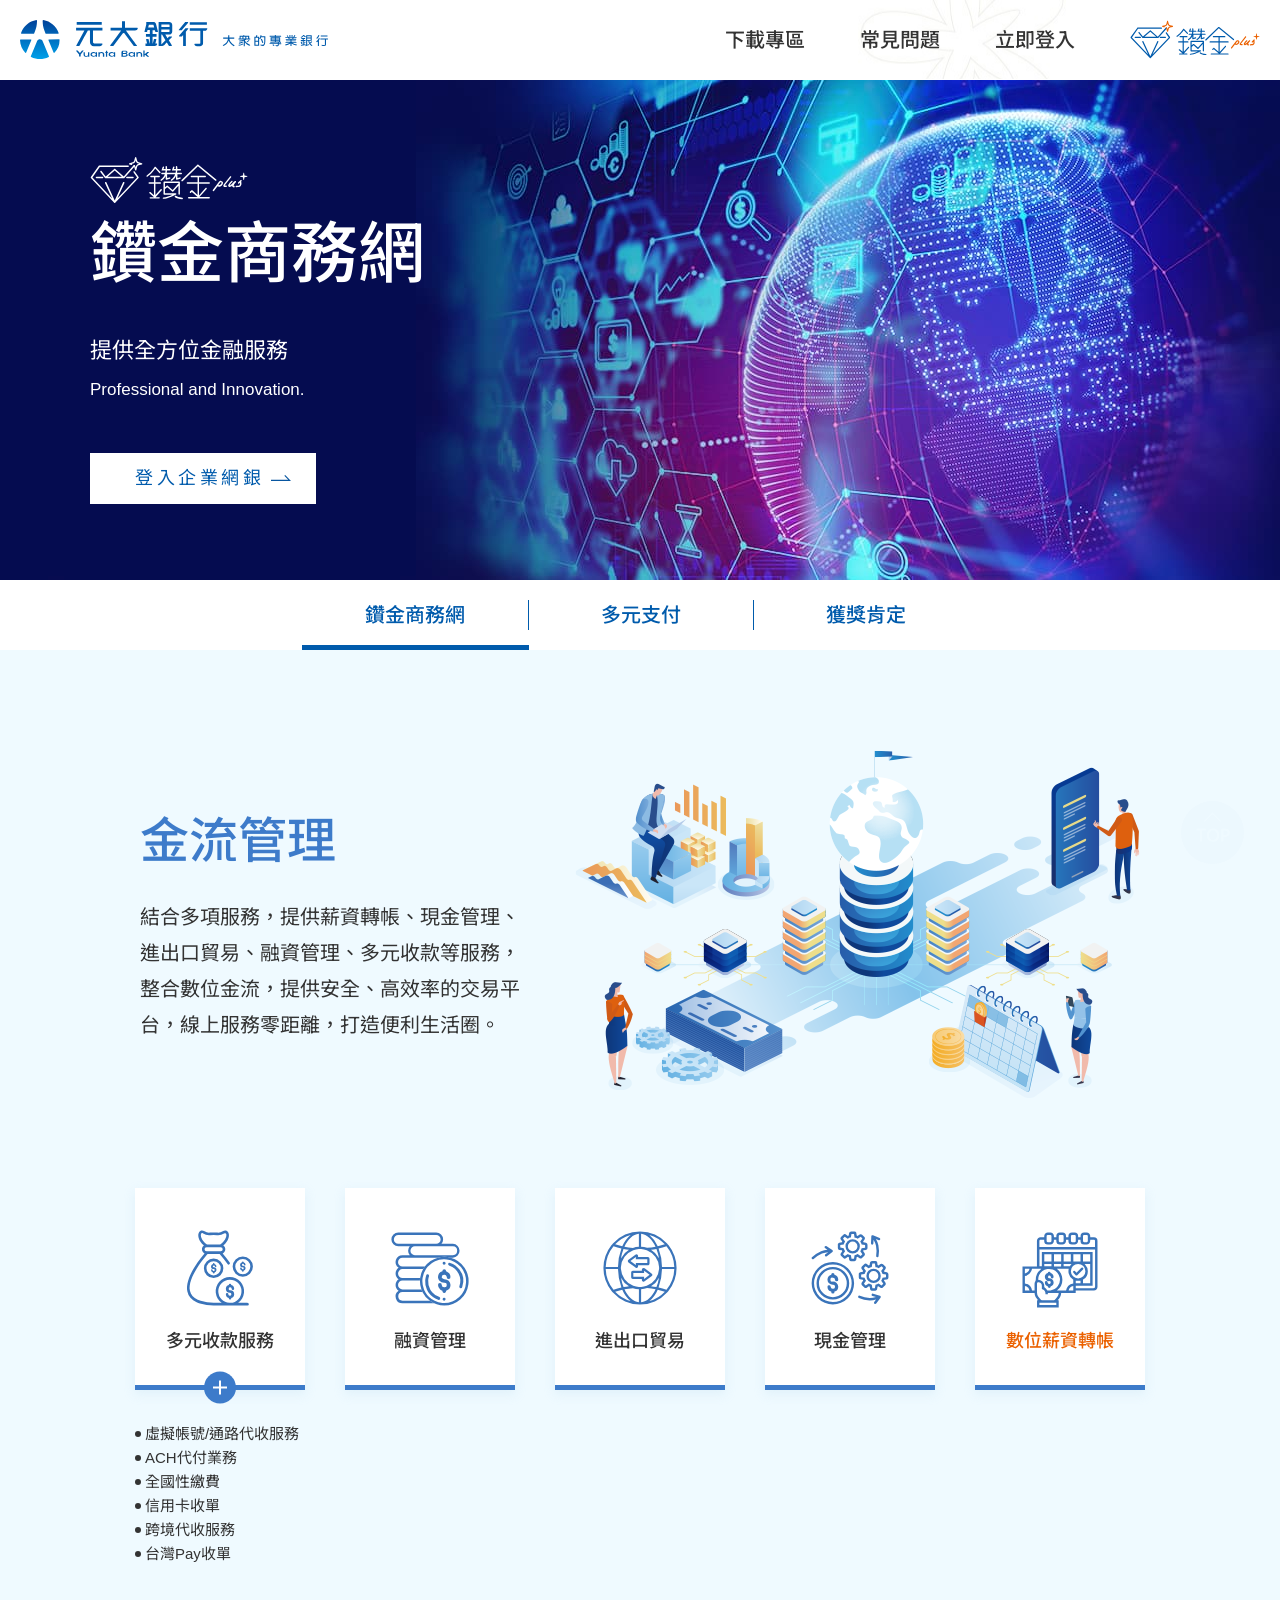
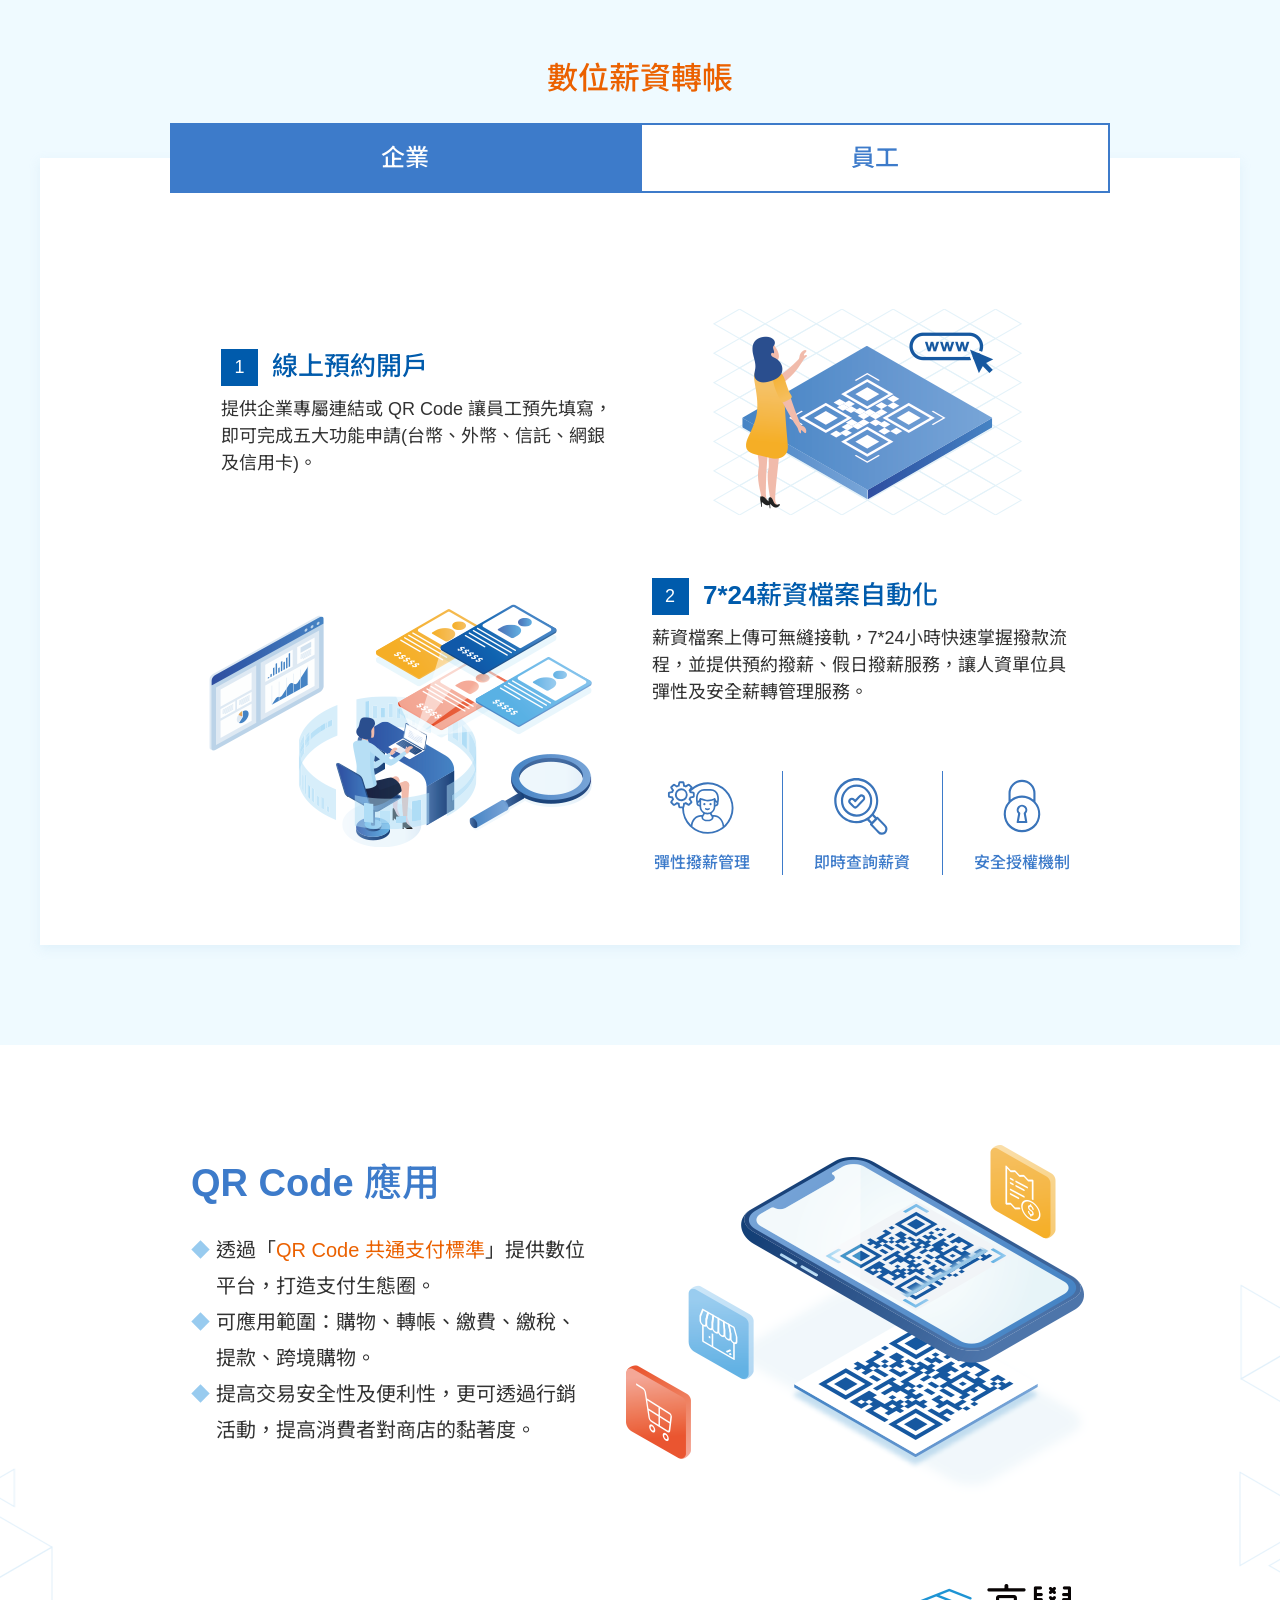
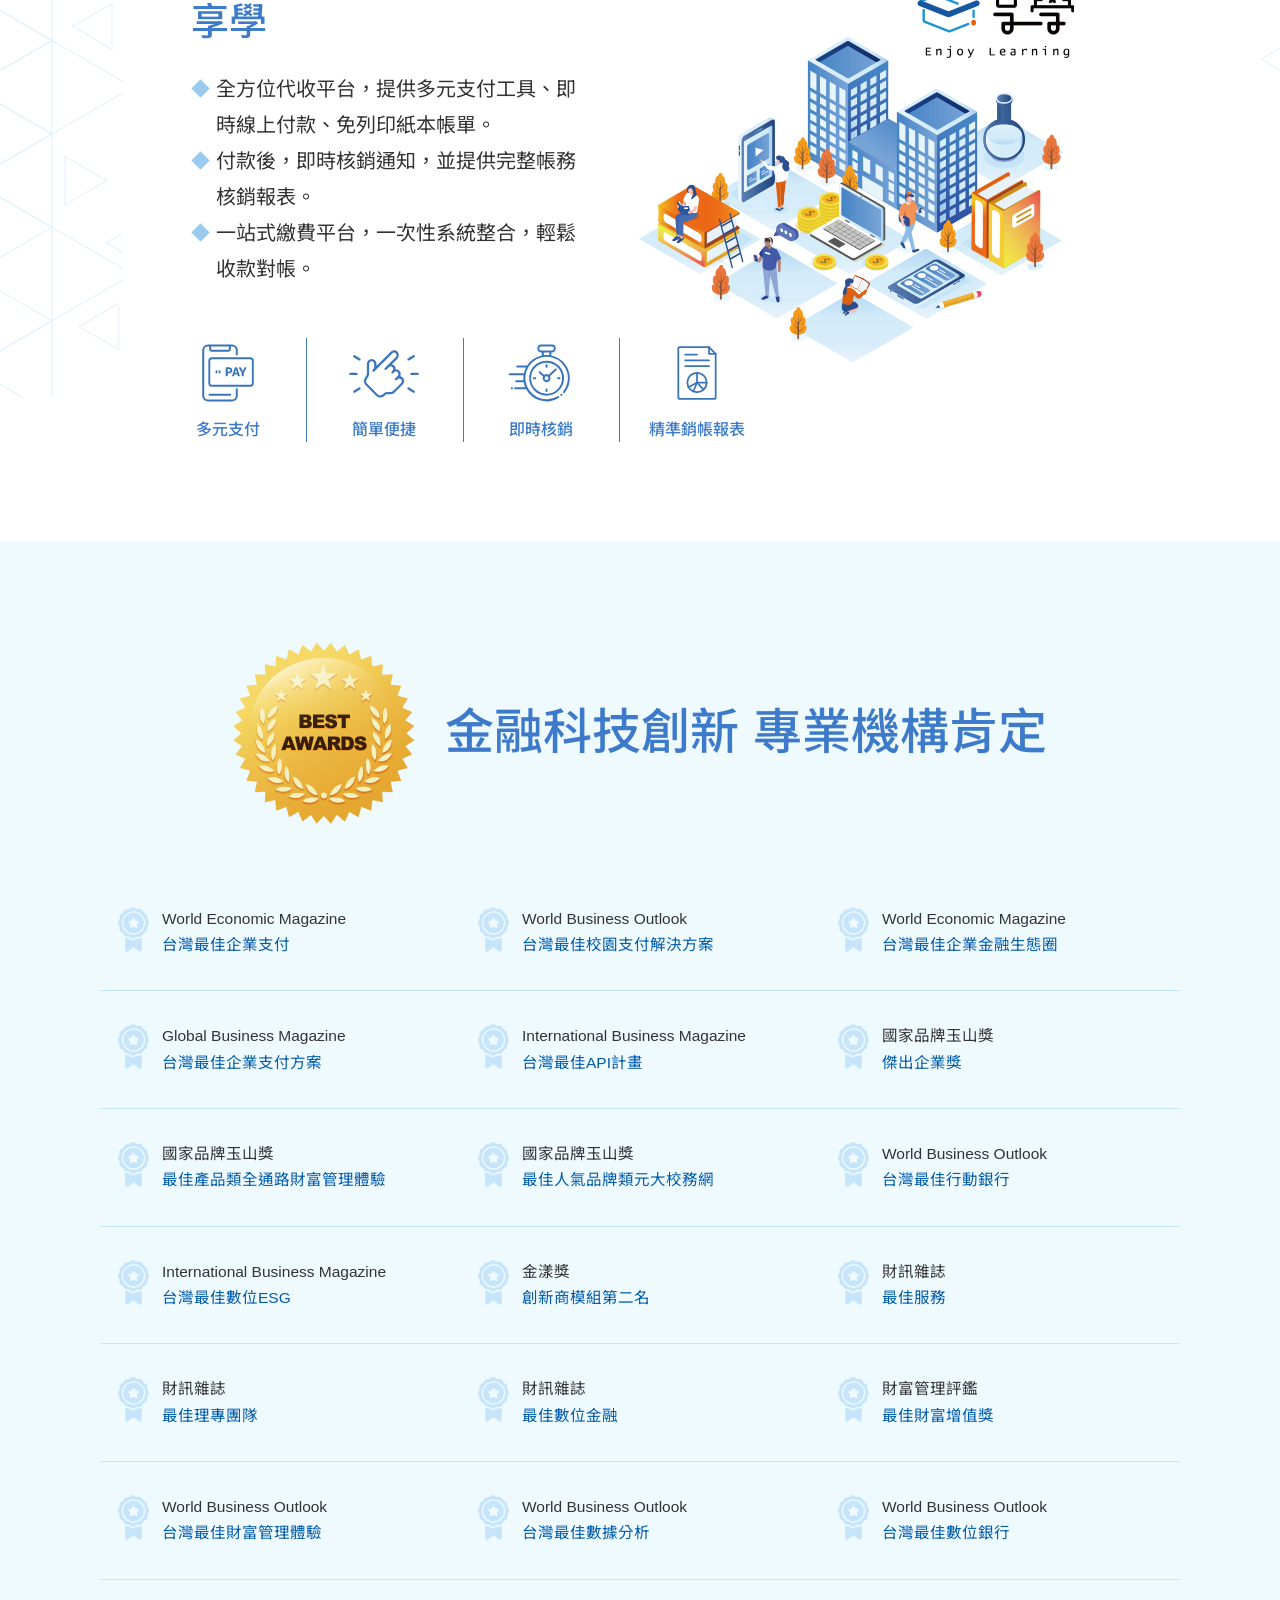
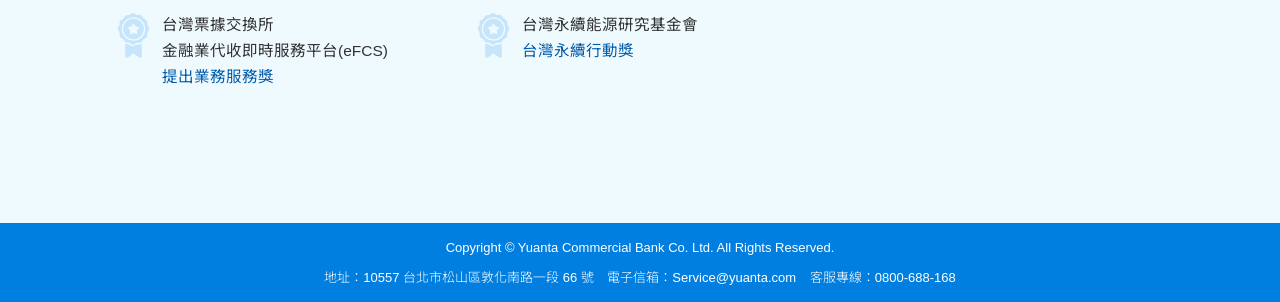
==== commit b6fd230d: "business 0725" ====
--- a/business/index.html
+++ b/business/index.html
@@ -1,38 +1,38 @@
-<!doctype html>
-<html class="no-js" lang="zh-Hant-TW">
-
-<head>
-    <meta charset="utf-8">
-    <meta http-equiv="X-UA-Compatible" content="ie=edge">
-    <title>
-        元大銀行｜鑽金商務網
-    </title>
-    <meta name="description" content="鑽金商務網、企業/員工薪資轉帳、預約線上開戶、薪資檔案自動化、員工薪轉服務、進出口貿易、多元收款服務、融資管理、現金管理、金流管理、Qrcode支付、享學平台、享學、代收平台、線上付款、一站式繳費平台">
-    <meta name="viewport" content="width=device-width, initial-scale=1">
-    <meta name="format-detection" content="telephone=no">
-
-    <meta property="og:title" content="元大銀行｜鑽金商務網">
-    <meta property="og:site_name" content="元大銀行">
-    <meta property="og:url" content="https://www.yuantabank.com.tw/bankwebIMG/event/Bank_Act2022/B2C/index.html">
-    <meta property="og:description" content="提供您全方位的金融服務">
-    <meta property="og:type" content="website">
-    <link rel="image_src" href="https://www.yuantabank.com.tw/bankwebIMG/event/Bank_Act2022/B2C/asset/images/fb.jpg">
-    <meta property="og:image" content="https://www.yuantabank.com.tw/bankwebIMG/event/Bank_Act2022/B2C/asset/images/fb.jpg">
-    <meta property="og:image:width" content="1200">
-    <meta property="og:image:height" content="628">
-
-    <link rel="manifest" href="./site.json" crossorigin="use-credentials">
-    <link rel="shortcut icon" href="./favicon.ico" />
-    <link rel="apple-touch-icon" href="./asset/images/touch/icon-192x192.png">
-    <link rel="stylesheet" href="./asset/css/normalize.min.css">
-    <link rel="stylesheet" href="./asset/vendor/aos/aos.css">
-    <link rel="stylesheet" href="./asset/css/main.min.css">
-    <link rel="preconnect" href="https://fonts.gstatic.com">
-    <link href="https://fonts.googleapis.com/css2?family=Noto+Sans+TC:wght@400;500;700&family=Roboto:wght@400;500;700&display=swap" rel="stylesheet">
-    
-
-    <meta name="theme-color" content="#fafafa">
-    <!-- Google Tag Manager -->
+<!doctype html>
+<html class="no-js" lang="zh-Hant-TW">
+
+<head>
+    <meta charset="utf-8">
+    <meta http-equiv="X-UA-Compatible" content="ie=edge">
+    <title>
+        元大銀行｜鑽金商務網
+    </title>
+    <meta name="description" content="鑽金商務網、企業/員工薪資轉帳、預約線上開戶、薪資檔案自動化、員工薪轉服務、進出口貿易、多元收款服務、融資管理、現金管理、金流管理、Qrcode支付、享學平台、享學、代收平台、線上付款、一站式繳費平台">
+    <meta name="viewport" content="width=device-width, initial-scale=1">
+    <meta name="format-detection" content="telephone=no">
+
+    <meta property="og:title" content="元大銀行｜鑽金商務網">
+    <meta property="og:site_name" content="元大銀行">
+    <meta property="og:url" content="https://www.yuantabank.com.tw/bankwebIMG/event/Bank_Act2022/B2C/index.html">
+    <meta property="og:description" content="提供您全方位的金融服務">
+    <meta property="og:type" content="website">
+    <link rel="image_src" href="https://www.yuantabank.com.tw/bankwebIMG/event/Bank_Act2022/B2C/asset/images/fb.jpg">
+    <meta property="og:image" content="https://www.yuantabank.com.tw/bankwebIMG/event/Bank_Act2022/B2C/asset/images/fb.jpg">
+    <meta property="og:image:width" content="1200">
+    <meta property="og:image:height" content="628">
+
+    <link rel="manifest" href="./site.json" crossorigin="use-credentials">
+    <link rel="shortcut icon" href="./favicon.ico" />
+    <link rel="apple-touch-icon" href="./asset/images/touch/icon-192x192.png">
+    <link rel="stylesheet" href="./asset/css/normalize.min.css">
+    <link rel="stylesheet" href="./asset/vendor/aos/aos.css">
+    <link rel="stylesheet" href="./asset/css/main.min.css">
+    <link rel="preconnect" href="https://fonts.gstatic.com">
+    <link href="https://fonts.googleapis.com/css2?family=Noto+Sans+TC:wght@400;500;700&family=Roboto:wght@400;500;700&display=swap" rel="stylesheet">
+    
+
+    <meta name="theme-color" content="#fafafa">
+    <!-- Google Tag Manager -->
     
 <script>
 (function (w, d, s, l, i) {
@@ -49,712 +49,712 @@
   f.parentNode.insertBefore(j, f);
 })(window, document, 'script', 'dataLayer', 'GTM-TDNQKZC');
 </script>
-
-    <!-- End Google Tag Manager -->
-
-</head>
-
-<body>
-    <!-- Google Tag Manager (noscript) -->
-    <noscript><iframe src="https://www.googletagmanager.com/ns.html?id=GTM-TDNQKZC" height="0" width="0" style="display:none;visibility:hidden"></iframe></noscript>
-    <!-- End Google Tag Manager (noscript) -->
-    <div class="container">
-        <header class="header" data-header>
-            <h1>
-                <a href="https://www.yuantabank.com.tw/bank/" class="logo" id="yuantabank" target="_blank">
-                    <img src="./asset/images/logo/logo.svg" alt="元大銀行logo">
-                </a>
-            </h1>
-            <div class="menu" data-menu>
-                <div class="menu-burger">
-                    <div class="burger" data-burger>
-                        <div class="burger-line"></div>
-                        <div class="burger-line"></div>
-                        <div class="burger-line"></div>
-                    </div>
-                </div>
-                <div class="menu-nav" data-nav>
-                    <div class="nav">
-                        <a href="https://www.yuantabank.com.tw/bank/digi/cib/list1.do" target="_blank" id="download">下載專區</a>
-                        <a href="https://www.yuantabank.com.tw/bank/digi/cib/list2.do" target="_blank" id="Question">常見問題</a>
-                        <a href="https://b2bank.yuantabank.com.tw/B2C/" target="_blank" class="login">立即登入</a>
-                    </div>
-                </div>
-            </div>
-            <div class="yuantaplusLogo"></div>
-        </header>
-        <main class="main">
-            
-<section class="banner">
-    <div class="banner-wrap">
-        <div class="banner-logo" data-aos="fade-right">
-            <img src="./asset/images/logo/yuantaplus-wt.svg" alt="">
-        </div>
-        <div class="banner-title" data-aos="fade-right">
-            鑽金商務網
-        </div>
-        <div class="banner-text" data-aos="fade-right" data-aos-delay="600">
-            提供全方位金融服務
-            <p>Professional and Innovation.</p>
-        </div>
-        <a href="https://b2bank.yuantabank.com.tw/B2C/" target="_blank" class="banner-btn login" data-aos="fade-right" data-aos-delay="900">
-            <span>登入企業網銀</span>
-            <img src="./asset/images/icon/arrow.svg" alt="">
-        </a>
-    </div>
-</section>
-<section class="content">
-    <div class="anchor" data-anchor>
-        <div class="anchor-wrap" data-anchor-fixed>
-            <a href="#" class="anchor-btn -active" data-anchor-btn="business">
-                <span>鑽金商務網</span>
-            </a>
-            <a href="#" class="anchor-btn" data-anchor-btn="payment">
-                <span>多元支付</span>
-            </a>
-            <a href="#" class="anchor-btn" data-anchor-btn="award">
-                <span>獲獎肯定</span>
-            </a>
-        </div>
-    </div>
-    <div class="block" data-anchor-block="business">
-        <div class="block-wrap">
-            <div class="grid">
-                <div class="grid-item -text" data-aos="fade-right">
-                    <div class="textInfo">
-                        <div class="textInfo-title">
-                            <div class="title">金流管理</div>
-                        </div>
-                        <div class="textInfo-content">
-                            結合多項服務，提供薪資轉帳、現金管理、進出口貿易、融資管理、多元收款等服務，整合數位金流，提供安全、高效率的交易平台，線上服務零距離，打造便利生活圈。
-                        </div>
-                    </div>
-                </div>
-                <div class="grid-item" data-aos="fade-left">
-                    <img src="./asset/images/pic/cashFlow.png" alt="">
-                </div>
-            </div>
-        </div>
-        <div class="block-wrap" data-aos="fade-up">
-            <div class="iconGrid -card">
-                <div class="iconGrid-item">
-                    <div class="card">
-                        <div class="card-content">
-                            <div class="iconInfo -card">
-                                <div class="iconInfo-pic">
-                                    <img src="./asset/images/icon/moneyBag.svg" alt="">
-                                </div>
-                                <div class="iconInfo-text">多元收款服務</div>
-                            </div>
-                        </div>
-                        <div class="card-collapse"></div>
-                        <div class="card-list">
-                            <ul>
-                                <li>虛擬帳號/通路代收服務</li>
-                                <li>ACH代付業務</li>
-                                <li>全國性繳費</li>
-                                <li>信用卡收單</li>
-                                <li>跨境代收服務</li>
-                                <li>台灣Pay收單</li>
-                            </ul>
-                        </div>
-                    </div>
-                </div>
-                <div class="iconGrid-item">
-                    <div class="iconInfo -card">
-                        <div class="iconInfo-pic">
-                            <img src="./asset/images/icon/coins.svg" alt="">
-                        </div>
-                        <div class="iconInfo-text">融資管理</div>
-                    </div>
-                </div>
-                <div class="iconGrid-item">
-                    <div class="iconInfo -card">
-                        <div class="iconInfo-pic">
-                            <img src="./asset/images/icon/world.svg" alt="">
-                        </div>
-                        <div class="iconInfo-text">進出口貿易</div>
-                    </div>
-                </div>
-                <div class="iconGrid-item">
-                    <div class="iconInfo -card">
-                        <div class="iconInfo-pic">
-                            <img src="./asset/images/icon/moneySet.svg" alt="">
-                        </div>
-                        <div class="iconInfo-text">現金管理</div>
-                    </div>
-                </div>
-                <div class="iconGrid-item">
-                    <div class="iconInfo -card">
-                        <div class="iconInfo-pic">
-                            <img src="./asset/images/icon/calendar.svg" alt="">
-                        </div>
-                        <div class="iconInfo-text -og">數位薪資轉帳</div>
-                    </div>
-                </div>
-            </div>
-        </div>
-        <div class="block-wrap" data-aos="fade-up">
-            <div class="tab">
-                <div class="tab-title">數位薪資轉帳</div>
-                <div class="tab-nav">
-                    <a href="#" class="tab-btn -active" data-tab-btn="business">企業</a>
-                    <a href="#" class="tab-btn" data-tab-btn="employee">員工</a>
-                </div>
-                <div class="tab-content -active" data-tab-content="business">
-                    <div class="grid -tab">
-                        <div class="grid-item -text" data-aos="fade-right">
-                            <div class="numInfo">
-                                <div class="numInfo-title">
-                                    <span class="num">1</span>
-                                    <span>線上預約開戶</span>
-                                </div>
-                                <div class="numInfo-content">
-                                    提供企業專屬連結或 QR Code 讓員工預先填寫，即可完成五大功能申請(台幣、外幣、信託、網銀及信用卡)。
-                                </div>
-                            </div>
-                        </div>
-                        <div class="grid-item" data-aos="fade-left">
-                            <img src="./asset/images/pic/business01.png" alt="">
-                        </div>
-                    </div>
-                    <div class="grid -tab">
-                        <div class="grid-item" data-aos="fade-right">
-                            <img src="./asset/images/pic/business02.png" alt="">
-                        </div>
-                        <div class="grid-item -text has-icons" data-aos="fade-left">
-                            <div class="numInfo">
-                                <div class="numInfo-title">
-                                    <span class="num">2</span>
-                                    <span><b class="-en">7*24</b>薪資檔案自動化</span>
-                                </div>
-                                <div class="numInfo-content">
-                                    薪資檔案上傳可無縫接軌，7*24小時快速掌握撥款流程，並提供預約撥薪、假日撥薪服務，讓人資單位具彈性及安全薪轉管理服務。
-                                </div>
-                            </div>
-                            <div class="iconGrid -business padUpOnly" data-aos="fade-left">
-                                
-                                <div class="iconGrid-item">
-                                    <div class="iconInfo -first">
-                                        <div class="iconInfo-pic">
-                                            <img src="./asset/images/icon/peopleSet.svg" alt="">
-                                        </div>
-                                        <div class="iconInfo-text">彈性撥薪管理</div>
-                                    </div>
-                                </div>
-                                <div class="iconGrid-item">
-                                    <div class="iconInfo">
-                                        <div class="iconInfo-pic">
-                                            <img src="./asset/images/icon/searchCheck.svg" alt="">
-                                        </div>
-                                        <div class="iconInfo-text">即時查詢薪資</div>
-                                    </div>
-                                </div>
-                                <div class="iconGrid-item">
-                                    <div class="iconInfo -last">
-                                        <div class="iconInfo-pic">
-                                            <img src="./asset/images/icon/lock.svg" alt="">
-                                        </div>
-                                        <div class="iconInfo-text">安全授權機制</div>
-                                    </div>
-                                </div>
-                                
-                            </div>
-                        </div>
-                    </div>
-                    <div class="iconGrid -business mobileDownOnly" data-aos="fade-up">
-                        
-                        <div class="iconGrid-item">
-                            <div class="iconInfo -first">
-                                <div class="iconInfo-pic">
-                                    <img src="./asset/images/icon/peopleSet.svg" alt="">
-                                </div>
-                                <div class="iconInfo-text">彈性撥薪管理</div>
-                            </div>
-                        </div>
-                        <div class="iconGrid-item">
-                            <div class="iconInfo">
-                                <div class="iconInfo-pic">
-                                    <img src="./asset/images/icon/searchCheck.svg" alt="">
-                                </div>
-                                <div class="iconInfo-text">即時查詢薪資</div>
-                            </div>
-                        </div>
-                        <div class="iconGrid-item">
-                            <div class="iconInfo -last">
-                                <div class="iconInfo-pic">
-                                    <img src="./asset/images/icon/lock.svg" alt="">
-                                </div>
-                                <div class="iconInfo-text">安全授權機制</div>
-                            </div>
-                        </div>
-                        
-                    </div>
-                </div>
-                <div class="tab-content" data-tab-content="employee">
-                    <div class="grid -tab -top">
-                        <div class="grid-item -text">
-                            <div class="numInfo">
-                                <div class="numInfo-title">
-                                    <span>員工薪轉服務</span>
-                                </div>
-                                <div class="numInfo-content">
-                                    透過網路銀行/行動銀行APP，即可查詢專屬優惠與中英文顯示薪資明細，e手掌握消費與投資理財訊息！
-                                </div>
-                            </div>
-                        </div>
-                        <div class="grid-item">
-                            <img src="./asset/images/pic/employee.png" alt="">
-                        </div>
-                    </div>
-                    <div class="iconGrid -employee">
-                        <div class="iconGrid-item">
-                            <div class="card -simple">
-                                <div class="card-content">
-                                    <div class="iconInfo -first">
-                                        <div class="iconInfo-pic">
-                                            <img src="./asset/images/icon/discount.svg" alt="">
-                                        </div>
-                                        <div class="iconInfo-text">員工帳戶優惠</div>
-                                    </div>
-                                </div>
-                                <div class="card-collapse"></div>
-                                <div class="card-list">
-                                    <ul>
-                                        <li>帳戶利率</li>
-                                        <li>跨提轉免手續費</li>
-                                        <li>換匯讓分優惠</li>
-                                        <li>線上申購指定基金定期<br class="mobileDownOnly">(不)定額享終身0手續費</li>
-                                        <li>信用卡優惠</li>
-                                        <li>房貸、信貸、車貸利率</li>
-                                    </ul>
-                                </div>
-                            </div>
-                        </div>
-                        <div class="iconGrid-item">
-                            <div class="card -simple">
-                                <div class="card-content">
-                                    <div class="iconInfo">
-                                        <div class="iconInfo-pic">
-                                            <img src="./asset/images/icon/chart.svg" alt="">
-                                        </div>
-                                        <div class="iconInfo-text">線上理財</div>
-                                    </div>
-                                </div>
-                                <div class="card-collapse"></div>
-                                <div class="card-list -chart">
-                                    <ul>
-                                        <li>線上換匯</li>
-                                        <li>申購基金</li>
-                                        <li>申購ETF</li>
-                                        <li>申購海外債</li>
-                                    </ul>
-                                </div>
-                            </div>
-                        </div>
-                        <div class="iconGrid-item">
-                            <div class="iconInfo">
-                                <div class="iconInfo-pic">
-                                    <img src="./asset/images/icon/bill.svg" alt="">
-                                </div>
-                                <div class="iconInfo-text">薪資明細</div>
-                            </div>
-                        </div>
-                        <div class="iconGrid-item">
-                            <div class="iconInfo">
-                                <div class="iconInfo-pic">
-                                    <img src="./asset/images/icon/coin.svg" alt="">
-                                </div>
-                                <div class="iconInfo-text">輕鬆轉帳</div>
-                            </div>
-                        </div>
-                        <div class="iconGrid-item">
-                            <div class="iconInfo">
-                                <div class="iconInfo-pic">
-                                    <img src="./asset/images/icon/scanning.svg" alt="">
-                                </div>
-                                <div class="iconInfo-text"><b class="-en">QR Code</b>繳費消費</div>
-                            </div>
-                        </div>
-                        <div class="iconGrid-item">
-                            <div class="iconInfo -last">
-                                <div class="iconInfo-pic">
-                                    <img src="./asset/images/icon/withdrawal.svg" alt="">
-                                </div>
-                                <div class="iconInfo-text">無卡提款</div>
-                            </div>
-                        </div>
-                    </div>
-                </div>
-            </div>
-        </div>
-    </div>
-    <div class="block -wt" data-anchor-block="payment">
-        <div class="block-wrap">
-            <div class="grid -top">
-                <div class="grid-item -text" data-aos="fade-right">
-                    <div class="textInfo">
-                        <div class="textInfo-title">
-                            <div class="title -sub"><b class="-en">QR Code</b> 應用</div>
-                        </div>
-                        <div class="textInfo-content">
-                            <ul class="-cube">
-                                <li>透過「<span class="stress">QR Code 共通支付標準</span>」提供數位平台，打造支付生態圈。</li>
-                                <li>可應用範圍：購物、轉帳、繳費、繳稅、提款、跨境購物。</li>
-                                <li>提高交易安全性及便利性，更可透過行銷活動，提高消費者對商店的黏著度。</li>
-                            </ul>
-                        </div>
-                    </div>
-                </div>
-                <div class="grid-item" data-aos="fade-left">
-                    <img src="./asset/images/pic/qrCode.png" alt="">
-                </div>
-            </div>
-        </div>
-        <div class="block-wrap">
-            <div class="grid -top">
-                <div class="grid-item -text" data-aos="fade-right">
-                    <div class="textInfo">
-                        <div class="textInfo-title">
-                            <div class="title -sub">享學</div>
-                        </div>
-                        <div class="textInfo-content">
-                            <ul class="-cube">
-                                <li>全方位代收平台，提供多元支付工具、即時線上付款、免列印紙本帳單。</li>
-                                <li>付款後，即時核銷通知，並提供完整帳務核銷報表。</li>
-                                <li>一站式繳費平台，一次性系統整合，輕鬆收款對帳。</li>
-                            </ul>
-                        </div>
-                    </div>
-                </div>
-                <div class="grid-item" data-aos="fade-left">
-                    <img src="./asset/images/pic/enjoyLearning.png" alt="">
-                </div>
-            </div>
-            <div class="enjoyLearning" data-aos="fade-right">
-                <div class="iconGrid -enjoyLearning">
-                    
-                    <div class="iconGrid-item">
-                        <div class="iconInfo -first">
-                            <div class="iconInfo-pic">
-                                <img src="./asset/images/icon/pay.svg" alt="">
-                            </div>
-                            <div class="iconInfo-text">多元支付</div>
-                        </div>
-                    </div>
-                    <div class="iconGrid-item">
-                        <div class="iconInfo">
-                            <div class="iconInfo-pic">
-                                <img src="./asset/images/icon/finger.svg" alt="">
-                            </div>
-                            <div class="iconInfo-text">簡單便捷</div>
-                        </div>
-                    </div>
-                    <div class="iconGrid-item">
-                        <div class="iconInfo">
-                            <div class="iconInfo-pic">
-                                <img src="./asset/images/icon/stopwatch.svg" alt="">
-                            </div>
-                            <div class="iconInfo-text">即時核銷</div>
-                        </div>
-                    </div>
-                    <div class="iconGrid-item">
-                        <div class="iconInfo -last">
-                            <div class="iconInfo-pic">
-                                <img src="./asset/images/icon/report.svg" alt="">
-                            </div>
-                            <div class="iconInfo-text">精準銷帳報表</div>
-                        </div>
-                    </div>
-                    
-                </div>
-            </div>
-        </div>
-    </div>
-    <div class="block" data-anchor-block="award">
-        <div class="block-wrap">
-            <div class="award" data-more>
-                <div class="award-head" data-aos="fade-up">
-                    <div class="award-icon">
-                        <img src="./asset/images/pic/bestAwards.png" alt="">
-                    </div>
-                    <div class="award-title">
-                        <div class="title">金融科技創新 <br class="mobileDownOnly">專業機構肯定</div>
-                    </div>
-                </div>
-                <div class="award-content" data-aos="fade-up">
-                    <div class="awardGrid">
-                        
-                        <div class="awardGrid-item">
-                            <div class="medal">
-                                <div class="medal-pic">
-                                    <img src="./asset/images/icon/medal.svg" alt="">
-                                </div>
-                                <div class="medal-content">
-                                    World Economic Magazine
-                                    <p>台灣最佳企業支付</p>
-                                </div>
-                            </div>
-                        </div>
-                        <div class="awardGrid-item">
-                            <div class="medal">
-                                <div class="medal-pic">
-                                    <img src="./asset/images/icon/medal.svg" alt="">
-                                </div>
-                                <div class="medal-content">
-                                    World Business Outlook
-                                    <p>台灣最佳校園支付解決方案</p>
-                                </div>
-                            </div>
-                        </div>
-                        <div class="awardGrid-item">
-                            <div class="medal">
-                                <div class="medal-pic">
-                                    <img src="./asset/images/icon/medal.svg" alt="">
-                                </div>
-                                <div class="medal-content">
-                                    World Economic Magazine
-                                    <p>台灣最佳企業金融生態圈</p>
-                                </div>
-                            </div>
-                        </div>
-                        <div class="awardGrid-item">
-                            <div class="medal">
-                                <div class="medal-pic">
-                                    <img src="./asset/images/icon/medal.svg" alt="">
-                                </div>
-                                <div class="medal-content">
-                                    Global Business Magazine
-                                    <p>台灣最佳企業支付方案</p>
-                                </div>
-                            </div>
-                        </div>
-                        <div class="awardGrid-item">
-                            <div class="medal">
-                                <div class="medal-pic">
-                                    <img src="./asset/images/icon/medal.svg" alt="">
-                                </div>
-                                <div class="medal-content">
-                                    International Business Magazine
-                                    <p>台灣最佳API計畫</p>
-                                </div>
-                            </div>
-                        </div>
-                        <div class="awardGrid-item -more">
-                            <div class="medal">
-                                <div class="medal-pic">
-                                    <img src="./asset/images/icon/medal.svg" alt="">
-                                </div>
-                                <div class="medal-content">
-                                    國家品牌玉山獎
-                                    <p>傑出企業獎</p>
-                                </div>
-                            </div>
-                        </div>
-                        <div class="awardGrid-item -more">
-                            <div class="medal">
-                                <div class="medal-pic">
-                                    <img src="./asset/images/icon/medal.svg" alt="">
-                                </div>
-                                <div class="medal-content">
-                                    國家品牌玉山獎
-                                    <p>最佳產品類全通路財富管理體驗</p>
-                                </div>
-                            </div>
-                        </div>
-                        <div class="awardGrid-item -more">
-                            <div class="medal">
-                                <div class="medal-pic">
-                                    <img src="./asset/images/icon/medal.svg" alt="">
-                                </div>
-                                <div class="medal-content">
-                                    國家品牌玉山獎
-                                    <p>最佳人氣品牌類元大校務網</p>
-                                </div>
-                            </div>
-                        </div>
-                        <div class="awardGrid-item -more">
-                            <div class="medal">
-                                <div class="medal-pic">
-                                    <img src="./asset/images/icon/medal.svg" alt="">
-                                </div>
-                                <div class="medal-content">
-                                    World Business Outlook
-                                    <p>台灣最佳行動銀行</p>
-                                </div>
-                            </div>
-                        </div>
-                        <div class="awardGrid-item -more">
-                            <div class="medal">
-                                <div class="medal-pic">
-                                    <img src="./asset/images/icon/medal.svg" alt="">
-                                </div>
-                                <div class="medal-content">
-                                    International Business Magazine
-                                    <p>台灣最佳數位ESG</p>
-                                </div>
-                            </div>
-                        </div>
-                        <div class="awardGrid-item -more">
-                            <div class="medal">
-                                <div class="medal-pic">
-                                    <img src="./asset/images/icon/medal.svg" alt="">
-                                </div>
-                                <div class="medal-content">
-                                    金漾獎
-                                    <p>創新商模組第二名</p>
-                                </div>
-                            </div>
-                        </div>
-                        <div class="awardGrid-item -more">
-                            <div class="medal">
-                                <div class="medal-pic">
-                                    <img src="./asset/images/icon/medal.svg" alt="">
-                                </div>
-                                <div class="medal-content">
-                                    財訊雜誌
-                                    <p>最佳服務</p>
-                                </div>
-                            </div>
-                        </div>
-                        <div class="awardGrid-item -more">
-                            <div class="medal">
-                                <div class="medal-pic">
-                                    <img src="./asset/images/icon/medal.svg" alt="">
-                                </div>
-                                <div class="medal-content">
-                                    財訊雜誌
-                                    <p>最佳理專團隊</p>
-                                </div>
-                            </div>
-                        </div>
-                        <div class="awardGrid-item -more">
-                            <div class="medal">
-                                <div class="medal-pic">
-                                    <img src="./asset/images/icon/medal.svg" alt="">
-                                </div>
-                                <div class="medal-content">
-                                    財訊雜誌
-                                    <p>最佳數位金融</p>
-                                </div>
-                            </div>
-                        </div>
-                        <div class="awardGrid-item -more">
-                            <div class="medal">
-                                <div class="medal-pic">
-                                    <img src="./asset/images/icon/medal.svg" alt="">
-                                </div>
-                                <div class="medal-content">
-                                    財富管理評鑑
-                                    <p>最佳財富增值獎</p>
-                                </div>
-                            </div>
-                        </div>
-                        <div class="awardGrid-item -more">
-                            <div class="medal">
-                                <div class="medal-pic">
-                                    <img src="./asset/images/icon/medal.svg" alt="">
-                                </div>
-                                <div class="medal-content">
-                                    World Business Outlook
-                                    <p>台灣最佳財富管理體驗</p>
-                                </div>
-                            </div>
-                        </div>
-                        <div class="awardGrid-item -more">
-                            <div class="medal">
-                                <div class="medal-pic">
-                                    <img src="./asset/images/icon/medal.svg" alt="">
-                                </div>
-                                <div class="medal-content">
-                                    World Business Outlook
-                                    <p>台灣最佳數據分析</p>
-                                </div>
-                            </div>
-                        </div>
-                        <div class="awardGrid-item -more">
-                            <div class="medal">
-                                <div class="medal-pic">
-                                    <img src="./asset/images/icon/medal.svg" alt="">
-                                </div>
-                                <div class="medal-content">
-                                    World Business Outlook
-                                    <p>台灣最佳數位銀行</p>
-                                </div>
-                            </div>
-                        </div>
-                        <div class="awardGrid-item -more">
-                            <div class="medal">
-                                <div class="medal-pic">
-                                    <img src="./asset/images/icon/medal.svg" alt="">
-                                </div>
-                                <div class="medal-content">
-                                    台灣票據交換所<br>金融業代收即時服務平台(eFCS)
-                                    <p>提出業務服務獎</p>
-                                </div>
-                            </div>
-                        </div>
-                        <div class="awardGrid-item -more">
-                            <div class="medal">
-                                <div class="medal-pic">
-                                    <img src="./asset/images/icon/medal.svg" alt="">
-                                </div>
-                                <div class="medal-content">
-                                    台灣永續能源研究基金會
-                                    <p>台灣永續行動獎</p>
-                                </div>
-                            </div>
-                        </div>
-                        <div class="awardGrid-item -more desktopOnly">
-                            <div class="medal hidden">
-                                <div class="medal-pic">
-                                    <img src="./asset/images/icon/medal.svg" alt="">
-                                </div>
-                                <div class="medal-content">
-                                    
-                                    <p></p>
-                                </div>
-                            </div>
-                        </div>
-                        
-                    </div>
-                </div>
-                <div class="award-btn" data-more-btn>
-                    <span>更多獲獎獎項</span>
-                    <img src="./asset/images/icon/arrow-down.svg" alt="">
-                </div>
-            </div>
-        </div>
-    </div>
-</section>
-
-        </main>
-        <footer class="footer">
-            Copyright © Yuanta Commercial Bank Co. Ltd. All Rights Reserved.<br>
-            <div class="footer-wrap">
-                <span>地址：10557 台北市松山區敦化南路一段 66 號</span>
-                <span>電子信箱：Service@yuanta.com</span>
-                <span>客服專線：0800-688-168</span>
-            </div>
-        </footer>
-    </div>
-    <a href="#" class="gotop" id="gotop">
-        <img src="./asset/images/icon/goTop.svg" alt="">
-    </a>
-    
-    <script src="./asset/vendor/modernizr-3.11.0.min.js"></script>
-    <script src="./asset/vendor/jquery-3.6.0.min.js"></script>
-    <script src="./asset/vendor/aos/aos.js"></script>
-    <script src="./asset/js/plugins.min.js"></script>
-    <script src="./asset/js/main.min.js"></script>
-    
-
-    <script type="text/javascript" async="" src="https://www.googleadservices.com/pagead/conversion_async.js"></script>
-    <script type="text/javascript" async="" src="https://www.google-analytics.com/analytics.js"></script>
-    <script type="text/javascript" async="" src="https://www.googletagmanager.com/gtag/js?id=AW-773232362&l=dataLayer&cx=c"></script>
-    <script async="" src="https://www.googletagmanager.com/gtm.js?id=GTM-TDNQKZC"></script>
-    <!-- Global site tag (gtag.js) - Google Analytics -->
-    <script async src="https://www.googletagmanager.com/gtag/js?id=UA-55531155-2"></script>
+
+    <!-- End Google Tag Manager -->
+
+</head>
+
+<body>
+    <!-- Google Tag Manager (noscript) -->
+    <noscript><iframe src="https://www.googletagmanager.com/ns.html?id=GTM-TDNQKZC" height="0" width="0" style="display:none;visibility:hidden"></iframe></noscript>
+    <!-- End Google Tag Manager (noscript) -->
+    <div class="container">
+        <header class="header" data-header>
+            <h1>
+                <a href="https://www.yuantabank.com.tw/bank/" class="logo" id="yuantabank" target="_blank">
+                    <img src="./asset/images/logo/logo.svg" alt="元大銀行logo">
+                </a>
+            </h1>
+            <div class="menu" data-menu>
+                <div class="menu-burger">
+                    <div class="burger" data-burger>
+                        <div class="burger-line"></div>
+                        <div class="burger-line"></div>
+                        <div class="burger-line"></div>
+                    </div>
+                </div>
+                <div class="menu-nav" data-nav>
+                    <div class="nav">
+                        <a href="https://www.yuantabank.com.tw/bank/digi/cib/list1.do" target="_blank" id="download">下載專區</a>
+                        <a href="https://www.yuantabank.com.tw/bank/digi/cib/list2.do" target="_blank" id="Question">常見問題</a>
+                        <a href="https://b2bank.yuantabank.com.tw/B2C/" target="_blank" class="login">立即登入</a>
+                    </div>
+                </div>
+            </div>
+            <div class="yuantaplusLogo"></div>
+        </header>
+        <main class="main">
+            
+<section class="banner">
+    <div class="banner-wrap">
+        <div class="banner-logo" data-aos="fade-right">
+            <img src="./asset/images/logo/yuantaplus-wt.svg" alt="">
+        </div>
+        <div class="banner-title" data-aos="fade-right">
+            鑽金商務網
+        </div>
+        <div class="banner-text" data-aos="fade-right">
+            提供全方位金融服務
+            <p>Professional and Innovation.</p>
+        </div>
+        <a href="https://b2bank.yuantabank.com.tw/B2C/" target="_blank" class="banner-btn login" data-aos="fade-right">
+            <span>登入企業網銀</span>
+            <img src="./asset/images/icon/arrow.svg" alt="">
+        </a>
+    </div>
+</section>
+<section class="content">
+    <div class="anchor" data-anchor>
+        <div class="anchor-wrap" data-anchor-fixed>
+            <a href="#" class="anchor-btn -active" data-anchor-btn="business">
+                <span>鑽金商務網</span>
+            </a>
+            <a href="#" class="anchor-btn" data-anchor-btn="payment">
+                <span>多元支付</span>
+            </a>
+            <a href="#" class="anchor-btn" data-anchor-btn="award">
+                <span>獲獎肯定</span>
+            </a>
+        </div>
+    </div>
+    <div class="block" data-anchor-block="business">
+        <div class="block-wrap">
+            <div class="grid">
+                <div class="grid-item -text">
+                    <div class="textInfo">
+                        <div class="textInfo-title">
+                            <div class="title">金流管理</div>
+                        </div>
+                        <div class="textInfo-content">
+                            結合多項服務，提供薪資轉帳、現金管理、進出口貿易、融資管理、多元收款等服務，整合數位金流，提供安全、高效率的交易平台，線上服務零距離，打造便利生活圈。
+                        </div>
+                    </div>
+                </div>
+                <div class="grid-item">
+                    <img src="./asset/images/pic/cashFlow.png" alt="">
+                </div>
+            </div>
+        </div>
+        <div class="block-wrap" data-aos="fade-up">
+            <div class="iconGrid -card">
+                <div class="iconGrid-item">
+                    <div class="card" data-collapse>
+                        <div class="card-content">
+                            <div class="iconInfo -card">
+                                <div class="iconInfo-pic">
+                                    <img src="./asset/images/icon/moneyBag.svg" alt="">
+                                </div>
+                                <div class="iconInfo-text">多元收款服務</div>
+                            </div>
+                        </div>
+                        <div class="card-collapse" data-collapse-action></div>
+                        <div class="card-list" data-collapse-content>
+                            <ul>
+                                <li>虛擬帳號/通路代收服務</li>
+                                <li>ACH代付業務</li>
+                                <li>全國性繳費</li>
+                                <li>信用卡收單</li>
+                                <li>跨境代收服務</li>
+                                <li>台灣Pay收單</li>
+                            </ul>
+                        </div>
+                    </div>
+                </div>
+                <div class="iconGrid-item">
+                    <div class="iconInfo -card">
+                        <div class="iconInfo-pic">
+                            <img src="./asset/images/icon/coins.svg" alt="">
+                        </div>
+                        <div class="iconInfo-text">融資管理</div>
+                    </div>
+                </div>
+                <div class="iconGrid-item">
+                    <div class="iconInfo -card">
+                        <div class="iconInfo-pic">
+                            <img src="./asset/images/icon/world.svg" alt="">
+                        </div>
+                        <div class="iconInfo-text">進出口貿易</div>
+                    </div>
+                </div>
+                <div class="iconGrid-item">
+                    <div class="iconInfo -card">
+                        <div class="iconInfo-pic">
+                            <img src="./asset/images/icon/moneySet.svg" alt="">
+                        </div>
+                        <div class="iconInfo-text">現金管理</div>
+                    </div>
+                </div>
+                <div class="iconGrid-item">
+                    <div class="iconInfo -card">
+                        <div class="iconInfo-pic">
+                            <img src="./asset/images/icon/calendar.svg" alt="">
+                        </div>
+                        <div class="iconInfo-text -og">數位薪資轉帳</div>
+                    </div>
+                </div>
+            </div>
+        </div>
+        <div class="block-wrap" data-aos="fade-up">
+            <div class="tab">
+                <div class="tab-title">數位薪資轉帳</div>
+                <div class="tab-nav">
+                    <a href="#" class="tab-btn -active" data-tab-btn="business">企業</a>
+                    <a href="#" class="tab-btn" data-tab-btn="employee">員工</a>
+                </div>
+                <div class="tab-content -active" data-tab-content="business">
+                    <div class="grid -tab">
+                        <div class="grid-item -text" data-aos="fade-right">
+                            <div class="numInfo">
+                                <div class="numInfo-title">
+                                    <span class="num">1</span>
+                                    <span>線上預約開戶</span>
+                                </div>
+                                <div class="numInfo-content">
+                                    提供企業專屬連結或 QR Code 讓員工預先填寫，即可完成五大功能申請(台幣、外幣、信託、網銀及信用卡)。
+                                </div>
+                            </div>
+                        </div>
+                        <div class="grid-item" data-aos="fade-left">
+                            <img src="./asset/images/pic/business01.png" alt="">
+                        </div>
+                    </div>
+                    <div class="grid -tab">
+                        <div class="grid-item" data-aos="fade-right">
+                            <img src="./asset/images/pic/business02.png" alt="">
+                        </div>
+                        <div class="grid-item -text has-icons" data-aos="fade-left">
+                            <div class="numInfo">
+                                <div class="numInfo-title">
+                                    <span class="num">2</span>
+                                    <span><b class="-en">7*24</b>薪資檔案自動化</span>
+                                </div>
+                                <div class="numInfo-content">
+                                    薪資檔案上傳可無縫接軌，7*24小時快速掌握撥款流程，並提供預約撥薪、假日撥薪服務，讓人資單位具彈性及安全薪轉管理服務。
+                                </div>
+                            </div>
+                            <div class="iconGrid -business padUpOnly" data-aos="fade-left">
+                                
+                                <div class="iconGrid-item">
+                                    <div class="iconInfo -first">
+                                        <div class="iconInfo-pic">
+                                            <img src="./asset/images/icon/peopleSet.svg" alt="">
+                                        </div>
+                                        <div class="iconInfo-text">彈性撥薪管理</div>
+                                    </div>
+                                </div>
+                                <div class="iconGrid-item">
+                                    <div class="iconInfo">
+                                        <div class="iconInfo-pic">
+                                            <img src="./asset/images/icon/searchCheck.svg" alt="">
+                                        </div>
+                                        <div class="iconInfo-text">即時查詢薪資</div>
+                                    </div>
+                                </div>
+                                <div class="iconGrid-item">
+                                    <div class="iconInfo -last">
+                                        <div class="iconInfo-pic">
+                                            <img src="./asset/images/icon/lock.svg" alt="">
+                                        </div>
+                                        <div class="iconInfo-text">安全授權機制</div>
+                                    </div>
+                                </div>
+                                
+                            </div>
+                        </div>
+                    </div>
+                    <div class="iconGrid -business mobileDownOnly" data-aos="fade-up">
+                        
+                        <div class="iconGrid-item">
+                            <div class="iconInfo -first">
+                                <div class="iconInfo-pic">
+                                    <img src="./asset/images/icon/peopleSet.svg" alt="">
+                                </div>
+                                <div class="iconInfo-text">彈性撥薪管理</div>
+                            </div>
+                        </div>
+                        <div class="iconGrid-item">
+                            <div class="iconInfo">
+                                <div class="iconInfo-pic">
+                                    <img src="./asset/images/icon/searchCheck.svg" alt="">
+                                </div>
+                                <div class="iconInfo-text">即時查詢薪資</div>
+                            </div>
+                        </div>
+                        <div class="iconGrid-item">
+                            <div class="iconInfo -last">
+                                <div class="iconInfo-pic">
+                                    <img src="./asset/images/icon/lock.svg" alt="">
+                                </div>
+                                <div class="iconInfo-text">安全授權機制</div>
+                            </div>
+                        </div>
+                        
+                    </div>
+                </div>
+                <div class="tab-content" data-tab-content="employee">
+                    <div class="grid -tab -top">
+                        <div class="grid-item -text">
+                            <div class="numInfo">
+                                <div class="numInfo-title">
+                                    <span>員工薪轉服務</span>
+                                </div>
+                                <div class="numInfo-content">
+                                    透過網路銀行/行動銀行APP，即可查詢專屬優惠與中英文顯示薪資明細，e手掌握消費與投資理財訊息！
+                                </div>
+                            </div>
+                        </div>
+                        <div class="grid-item">
+                            <img src="./asset/images/pic/employee.png" alt="">
+                        </div>
+                    </div>
+                    <div class="iconGrid -employee">
+                        <div class="iconGrid-item">
+                            <div class="card -simple" data-collapse>
+                                <div class="card-content">
+                                    <div class="iconInfo -first">
+                                        <div class="iconInfo-pic">
+                                            <img src="./asset/images/icon/discount.svg" alt="">
+                                        </div>
+                                        <div class="iconInfo-text">員工帳戶優惠</div>
+                                    </div>
+                                </div>
+                                <div class="card-collapse" data-collapse-action></div>
+                                <div class="card-list" data-collapse-content>
+                                    <ul>
+                                        <li>帳戶利率</li>
+                                        <li>跨提轉免手續費</li>
+                                        <li>換匯讓分優惠</li>
+                                        <li>線上申購指定基金定期<br class="mobileDownOnly">(不)定額享終身0手續費</li>
+                                        <li>信用卡優惠</li>
+                                        <li>房貸、信貸、車貸利率</li>
+                                    </ul>
+                                </div>
+                            </div>
+                        </div>
+                        <div class="iconGrid-item">
+                            <div class="card -simple" data-collapse>
+                                <div class="card-content">
+                                    <div class="iconInfo">
+                                        <div class="iconInfo-pic">
+                                            <img src="./asset/images/icon/chart.svg" alt="">
+                                        </div>
+                                        <div class="iconInfo-text">線上理財</div>
+                                    </div>
+                                </div>
+                                <div class="card-collapse" data-collapse-action></div>
+                                <div class="card-list -chart" data-collapse-content>
+                                    <ul>
+                                        <li>線上換匯</li>
+                                        <li>申購基金</li>
+                                        <li>申購ETF</li>
+                                        <li>申購海外債</li>
+                                    </ul>
+                                </div>
+                            </div>
+                        </div>
+                        <div class="iconGrid-item">
+                            <div class="iconInfo">
+                                <div class="iconInfo-pic">
+                                    <img src="./asset/images/icon/bill.svg" alt="">
+                                </div>
+                                <div class="iconInfo-text">薪資明細</div>
+                            </div>
+                        </div>
+                        <div class="iconGrid-item">
+                            <div class="iconInfo">
+                                <div class="iconInfo-pic">
+                                    <img src="./asset/images/icon/coin.svg" alt="">
+                                </div>
+                                <div class="iconInfo-text">輕鬆轉帳</div>
+                            </div>
+                        </div>
+                        <div class="iconGrid-item">
+                            <div class="iconInfo">
+                                <div class="iconInfo-pic">
+                                    <img src="./asset/images/icon/scanning.svg" alt="">
+                                </div>
+                                <div class="iconInfo-text"><b class="-en">QR Code</b>繳費消費</div>
+                            </div>
+                        </div>
+                        <div class="iconGrid-item">
+                            <div class="iconInfo -last">
+                                <div class="iconInfo-pic">
+                                    <img src="./asset/images/icon/withdrawal.svg" alt="">
+                                </div>
+                                <div class="iconInfo-text">無卡提款</div>
+                            </div>
+                        </div>
+                    </div>
+                </div>
+            </div>
+        </div>
+    </div>
+    <div class="block -wt" data-anchor-block="payment">
+        <div class="block-wrap">
+            <div class="grid -top">
+                <div class="grid-item -text" data-aos="fade-right">
+                    <div class="textInfo">
+                        <div class="textInfo-title">
+                            <div class="title -sub"><b class="-en">QR Code</b> 應用</div>
+                        </div>
+                        <div class="textInfo-content">
+                            <ul class="-cube">
+                                <li>透過「<span class="stress">QR Code 共通支付標準</span>」提供數位平台，打造支付生態圈。</li>
+                                <li>可應用範圍：購物、轉帳、繳費、繳稅、提款、跨境購物。</li>
+                                <li>提高交易安全性及便利性，更可透過行銷活動，提高消費者對商店的黏著度。</li>
+                            </ul>
+                        </div>
+                    </div>
+                </div>
+                <div class="grid-item" data-aos="fade-left">
+                    <img src="./asset/images/pic/qrCode.png" alt="">
+                </div>
+            </div>
+        </div>
+        <div class="block-wrap">
+            <div class="grid -top">
+                <div class="grid-item -text" data-aos="fade-right">
+                    <div class="textInfo">
+                        <div class="textInfo-title">
+                            <div class="title -sub">享學</div>
+                        </div>
+                        <div class="textInfo-content">
+                            <ul class="-cube">
+                                <li>全方位代收平台，提供多元支付工具、即時線上付款、免列印紙本帳單。</li>
+                                <li>付款後，即時核銷通知，並提供完整帳務核銷報表。</li>
+                                <li>一站式繳費平台，一次性系統整合，輕鬆收款對帳。</li>
+                            </ul>
+                        </div>
+                    </div>
+                </div>
+                <div class="grid-item" data-aos="fade-left">
+                    <img src="./asset/images/pic/enjoyLearning.png" alt="">
+                </div>
+            </div>
+            <div class="enjoyLearning" data-aos="fade-right">
+                <div class="iconGrid -enjoyLearning">
+                    
+                    <div class="iconGrid-item">
+                        <div class="iconInfo -first">
+                            <div class="iconInfo-pic">
+                                <img src="./asset/images/icon/pay.svg" alt="">
+                            </div>
+                            <div class="iconInfo-text">多元支付</div>
+                        </div>
+                    </div>
+                    <div class="iconGrid-item">
+                        <div class="iconInfo">
+                            <div class="iconInfo-pic">
+                                <img src="./asset/images/icon/finger.svg" alt="">
+                            </div>
+                            <div class="iconInfo-text">簡單便捷</div>
+                        </div>
+                    </div>
+                    <div class="iconGrid-item">
+                        <div class="iconInfo">
+                            <div class="iconInfo-pic">
+                                <img src="./asset/images/icon/stopwatch.svg" alt="">
+                            </div>
+                            <div class="iconInfo-text">即時核銷</div>
+                        </div>
+                    </div>
+                    <div class="iconGrid-item">
+                        <div class="iconInfo -last">
+                            <div class="iconInfo-pic">
+                                <img src="./asset/images/icon/report.svg" alt="">
+                            </div>
+                            <div class="iconInfo-text">精準銷帳報表</div>
+                        </div>
+                    </div>
+                    
+                </div>
+            </div>
+        </div>
+    </div>
+    <div class="block" data-anchor-block="award">
+        <div class="block-wrap">
+            <div class="award" data-more>
+                <div class="award-head" data-aos="fade-up">
+                    <div class="award-icon">
+                        <img src="./asset/images/pic/bestAwards.png" alt="">
+                    </div>
+                    <div class="award-title">
+                        <div class="title">金融科技創新 <br class="mobileDownOnly">專業機構肯定</div>
+                    </div>
+                </div>
+                <div class="award-content" data-aos="fade-up">
+                    <div class="awardGrid">
+                        
+                        <div class="awardGrid-item">
+                            <div class="medal">
+                                <div class="medal-pic">
+                                    <img src="./asset/images/icon/medal.svg" alt="">
+                                </div>
+                                <div class="medal-content">
+                                    World Economic Magazine
+                                    <p>台灣最佳企業支付</p>
+                                </div>
+                            </div>
+                        </div>
+                        <div class="awardGrid-item">
+                            <div class="medal">
+                                <div class="medal-pic">
+                                    <img src="./asset/images/icon/medal.svg" alt="">
+                                </div>
+                                <div class="medal-content">
+                                    World Business Outlook
+                                    <p>台灣最佳校園支付解決方案</p>
+                                </div>
+                            </div>
+                        </div>
+                        <div class="awardGrid-item">
+                            <div class="medal">
+                                <div class="medal-pic">
+                                    <img src="./asset/images/icon/medal.svg" alt="">
+                                </div>
+                                <div class="medal-content">
+                                    World Economic Magazine
+                                    <p>台灣最佳企業金融生態圈</p>
+                                </div>
+                            </div>
+                        </div>
+                        <div class="awardGrid-item">
+                            <div class="medal">
+                                <div class="medal-pic">
+                                    <img src="./asset/images/icon/medal.svg" alt="">
+                                </div>
+                                <div class="medal-content">
+                                    Global Business Magazine
+                                    <p>台灣最佳企業支付方案</p>
+                                </div>
+                            </div>
+                        </div>
+                        <div class="awardGrid-item">
+                            <div class="medal">
+                                <div class="medal-pic">
+                                    <img src="./asset/images/icon/medal.svg" alt="">
+                                </div>
+                                <div class="medal-content">
+                                    International Business Magazine
+                                    <p>台灣最佳API計畫</p>
+                                </div>
+                            </div>
+                        </div>
+                        <div class="awardGrid-item -more">
+                            <div class="medal">
+                                <div class="medal-pic">
+                                    <img src="./asset/images/icon/medal.svg" alt="">
+                                </div>
+                                <div class="medal-content">
+                                    國家品牌玉山獎
+                                    <p>傑出企業獎</p>
+                                </div>
+                            </div>
+                        </div>
+                        <div class="awardGrid-item -more">
+                            <div class="medal">
+                                <div class="medal-pic">
+                                    <img src="./asset/images/icon/medal.svg" alt="">
+                                </div>
+                                <div class="medal-content">
+                                    國家品牌玉山獎
+                                    <p>最佳產品類全通路財富管理體驗</p>
+                                </div>
+                            </div>
+                        </div>
+                        <div class="awardGrid-item -more">
+                            <div class="medal">
+                                <div class="medal-pic">
+                                    <img src="./asset/images/icon/medal.svg" alt="">
+                                </div>
+                                <div class="medal-content">
+                                    國家品牌玉山獎
+                                    <p>最佳人氣品牌類元大校務網</p>
+                                </div>
+                            </div>
+                        </div>
+                        <div class="awardGrid-item -more">
+                            <div class="medal">
+                                <div class="medal-pic">
+                                    <img src="./asset/images/icon/medal.svg" alt="">
+                                </div>
+                                <div class="medal-content">
+                                    World Business Outlook
+                                    <p>台灣最佳行動銀行</p>
+                                </div>
+                            </div>
+                        </div>
+                        <div class="awardGrid-item -more">
+                            <div class="medal">
+                                <div class="medal-pic">
+                                    <img src="./asset/images/icon/medal.svg" alt="">
+                                </div>
+                                <div class="medal-content">
+                                    International Business Magazine
+                                    <p>台灣最佳數位ESG</p>
+                                </div>
+                            </div>
+                        </div>
+                        <div class="awardGrid-item -more">
+                            <div class="medal">
+                                <div class="medal-pic">
+                                    <img src="./asset/images/icon/medal.svg" alt="">
+                                </div>
+                                <div class="medal-content">
+                                    金漾獎
+                                    <p>創新商模組第二名</p>
+                                </div>
+                            </div>
+                        </div>
+                        <div class="awardGrid-item -more">
+                            <div class="medal">
+                                <div class="medal-pic">
+                                    <img src="./asset/images/icon/medal.svg" alt="">
+                                </div>
+                                <div class="medal-content">
+                                    財訊雜誌
+                                    <p>最佳服務</p>
+                                </div>
+                            </div>
+                        </div>
+                        <div class="awardGrid-item -more">
+                            <div class="medal">
+                                <div class="medal-pic">
+                                    <img src="./asset/images/icon/medal.svg" alt="">
+                                </div>
+                                <div class="medal-content">
+                                    財訊雜誌
+                                    <p>最佳理專團隊</p>
+                                </div>
+                            </div>
+                        </div>
+                        <div class="awardGrid-item -more">
+                            <div class="medal">
+                                <div class="medal-pic">
+                                    <img src="./asset/images/icon/medal.svg" alt="">
+                                </div>
+                                <div class="medal-content">
+                                    財訊雜誌
+                                    <p>最佳數位金融</p>
+                                </div>
+                            </div>
+                        </div>
+                        <div class="awardGrid-item -more">
+                            <div class="medal">
+                                <div class="medal-pic">
+                                    <img src="./asset/images/icon/medal.svg" alt="">
+                                </div>
+                                <div class="medal-content">
+                                    財富管理評鑑
+                                    <p>最佳財富增值獎</p>
+                                </div>
+                            </div>
+                        </div>
+                        <div class="awardGrid-item -more">
+                            <div class="medal">
+                                <div class="medal-pic">
+                                    <img src="./asset/images/icon/medal.svg" alt="">
+                                </div>
+                                <div class="medal-content">
+                                    World Business Outlook
+                                    <p>台灣最佳財富管理體驗</p>
+                                </div>
+                            </div>
+                        </div>
+                        <div class="awardGrid-item -more">
+                            <div class="medal">
+                                <div class="medal-pic">
+                                    <img src="./asset/images/icon/medal.svg" alt="">
+                                </div>
+                                <div class="medal-content">
+                                    World Business Outlook
+                                    <p>台灣最佳數據分析</p>
+                                </div>
+                            </div>
+                        </div>
+                        <div class="awardGrid-item -more">
+                            <div class="medal">
+                                <div class="medal-pic">
+                                    <img src="./asset/images/icon/medal.svg" alt="">
+                                </div>
+                                <div class="medal-content">
+                                    World Business Outlook
+                                    <p>台灣最佳數位銀行</p>
+                                </div>
+                            </div>
+                        </div>
+                        <div class="awardGrid-item -more">
+                            <div class="medal">
+                                <div class="medal-pic">
+                                    <img src="./asset/images/icon/medal.svg" alt="">
+                                </div>
+                                <div class="medal-content">
+                                    台灣票據交換所<br>金融業代收即時服務平台(eFCS)
+                                    <p>提出業務服務獎</p>
+                                </div>
+                            </div>
+                        </div>
+                        <div class="awardGrid-item -more">
+                            <div class="medal">
+                                <div class="medal-pic">
+                                    <img src="./asset/images/icon/medal.svg" alt="">
+                                </div>
+                                <div class="medal-content">
+                                    台灣永續能源研究基金會
+                                    <p>台灣永續行動獎</p>
+                                </div>
+                            </div>
+                        </div>
+                        <div class="awardGrid-item -more desktopOnly">
+                            <div class="medal hidden">
+                                <div class="medal-pic">
+                                    <img src="./asset/images/icon/medal.svg" alt="">
+                                </div>
+                                <div class="medal-content">
+                                    
+                                    <p></p>
+                                </div>
+                            </div>
+                        </div>
+                        
+                    </div>
+                </div>
+                <div class="award-btn" data-more-btn>
+                    <span>更多獲獎獎項</span>
+                    <img src="./asset/images/icon/arrow-down.svg" alt="">
+                </div>
+            </div>
+        </div>
+    </div>
+</section>
+
+        </main>
+        <footer class="footer">
+            Copyright © Yuanta Commercial Bank Co. Ltd. All Rights Reserved.<br>
+            <div class="footer-wrap">
+                <span>地址：10557 台北市松山區敦化南路一段 66 號</span>
+                <span>電子信箱：Service@yuanta.com</span>
+                <span>客服專線：0800-688-168</span>
+            </div>
+        </footer>
+    </div>
+    <a href="#" class="gotop" id="gotop">
+        <img src="./asset/images/icon/goTop.svg" alt="">
+    </a>
+    
+    <script src="./asset/vendor/modernizr-3.11.0.min.js"></script>
+    <script src="./asset/vendor/jquery-3.6.0.min.js"></script>
+    <script src="./asset/vendor/aos/aos.js"></script>
+    <script src="./asset/js/plugins.min.js"></script>
+    <script src="./asset/js/main.min.js"></script>
+    
+
+    <script type="text/javascript" async="" src="https://www.googleadservices.com/pagead/conversion_async.js"></script>
+    <script type="text/javascript" async="" src="https://www.google-analytics.com/analytics.js"></script>
+    <script type="text/javascript" async="" src="https://www.googletagmanager.com/gtag/js?id=AW-773232362&l=dataLayer&cx=c"></script>
+    <script async="" src="https://www.googletagmanager.com/gtm.js?id=GTM-TDNQKZC"></script>
+    <!-- Global site tag (gtag.js) - Google Analytics -->
+    <script async src="https://www.googletagmanager.com/gtag/js?id=UA-55531155-2"></script>
     
 <script>
 window.dataLayer = window.dataLayer || [];
@@ -766,10 +766,10 @@
 gtag('js', new Date());
 gtag('config', 'UA-55531155-2');
 </script>
-
-
-    <!-- Global site tag (gtag.js) - Google Ads: 773232362 -->
-    <script async src="https://www.googletagmanager.com/gtag/js?id=AW-773232362"></script>
+
+
+    <!-- Global site tag (gtag.js) - Google Ads: 773232362 -->
+    <script async src="https://www.googletagmanager.com/gtag/js?id=AW-773232362"></script>
     
 <script>
 window.dataLayer = window.dataLayer || [];
@@ -781,8 +781,8 @@
 gtag('js', new Date());
 gtag('config', 'AW-773232362');
 </script>
-
-    <script src="./asset/js/tracking.min.js"></script>
-</body>
-
+
+    <script src="./asset/js/tracking.min.js"></script>
+</body>
+
 </html>
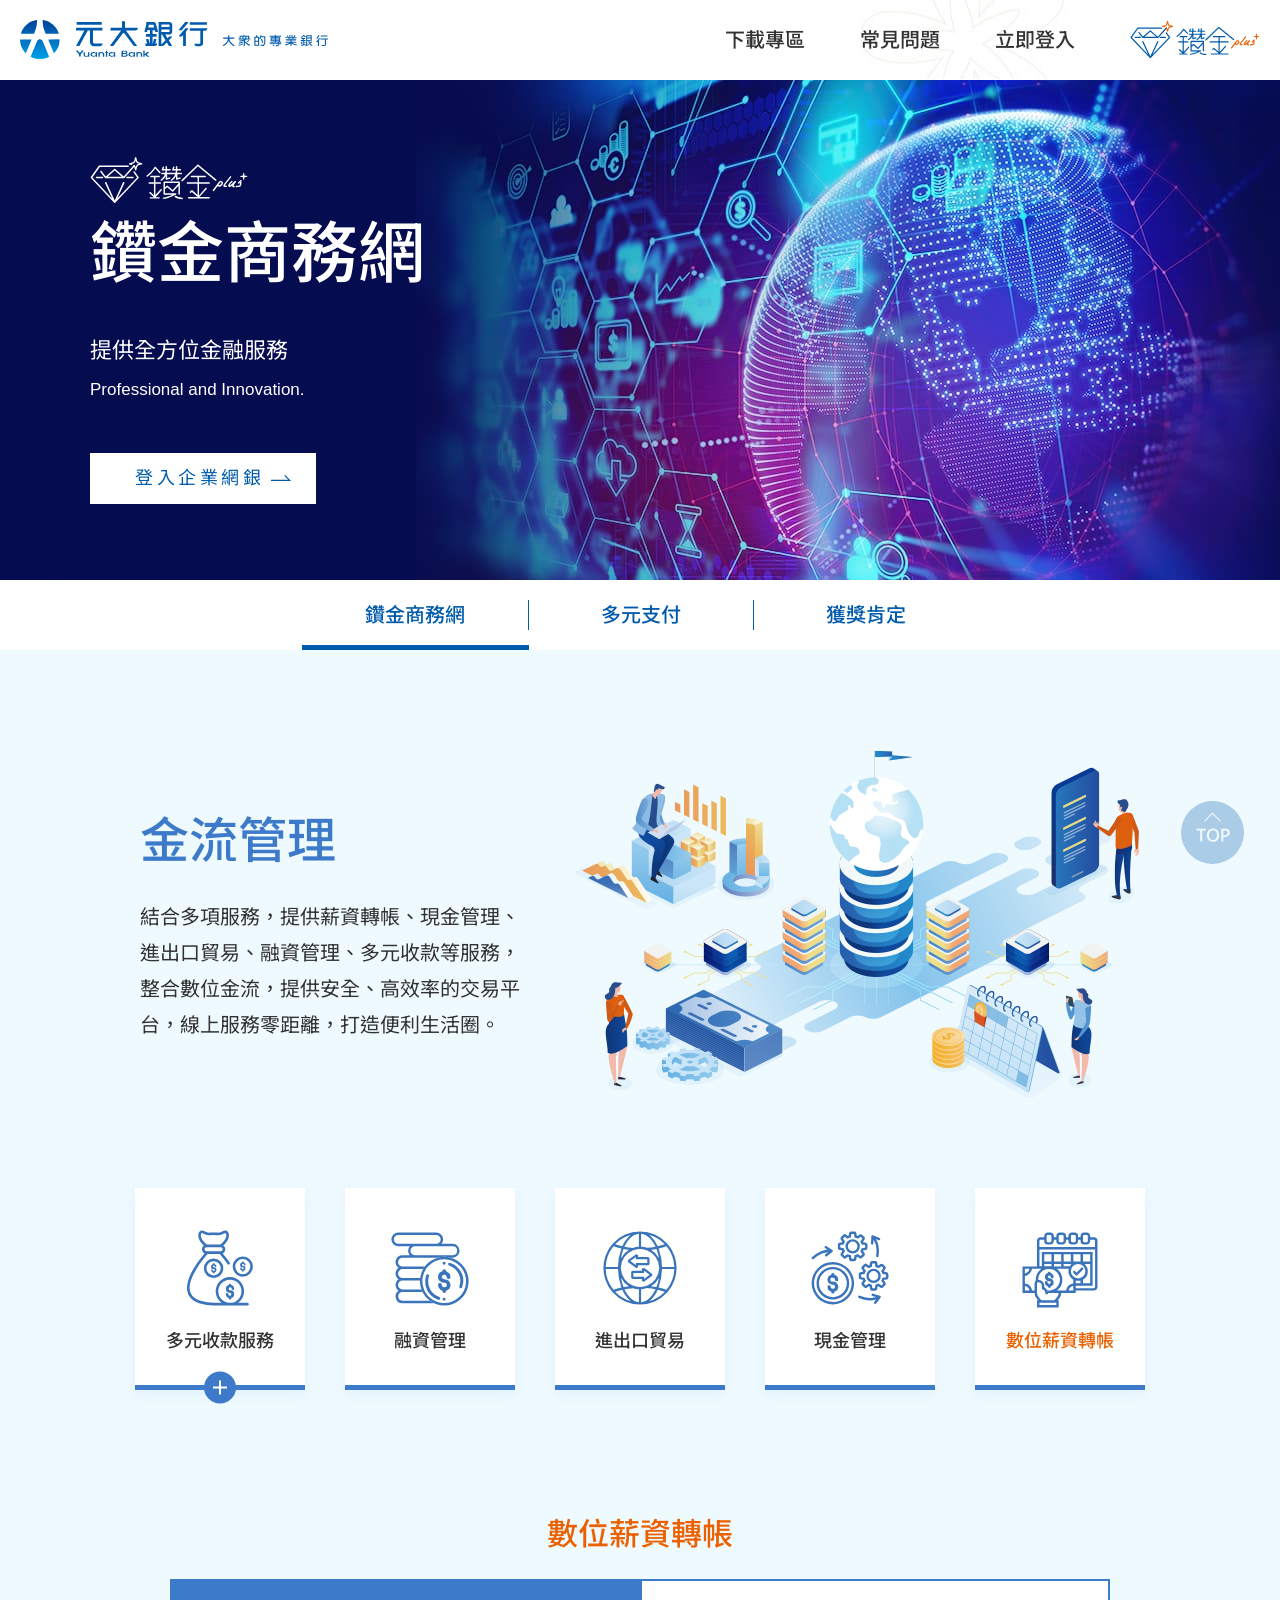
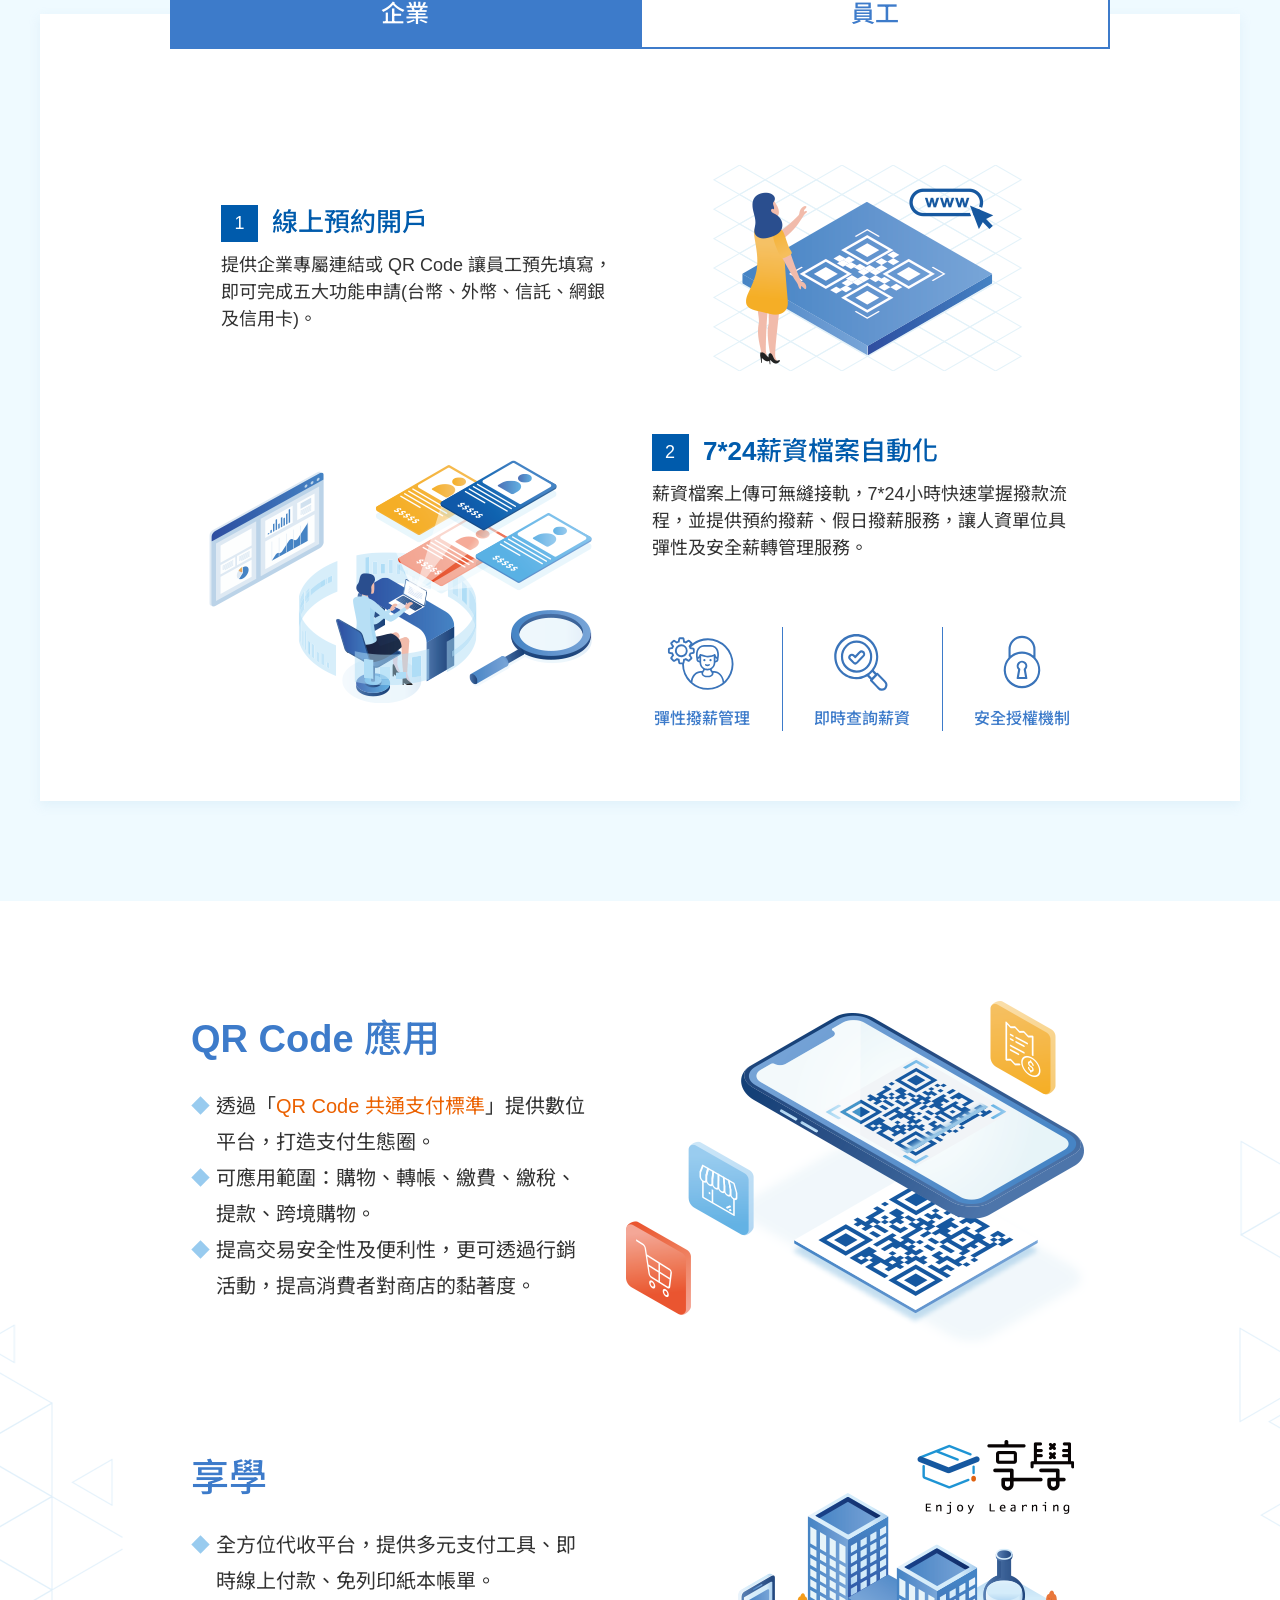
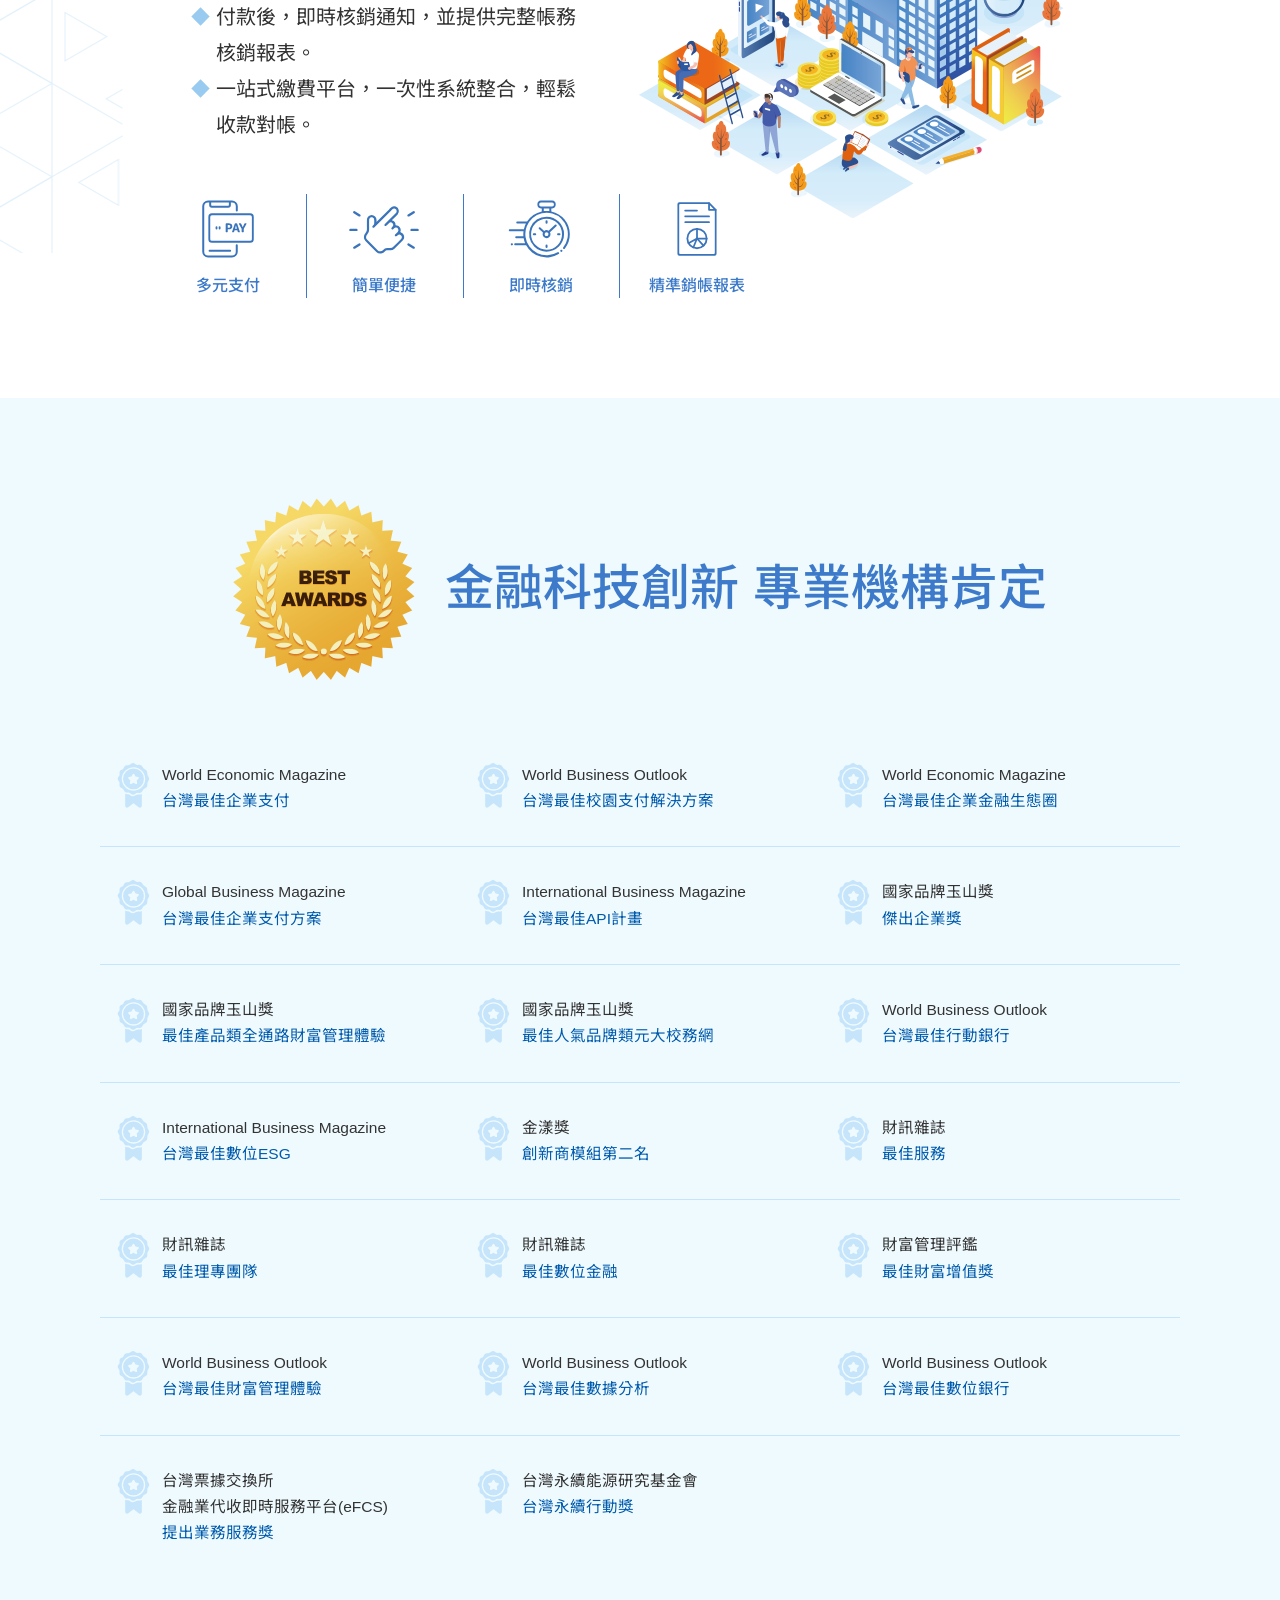
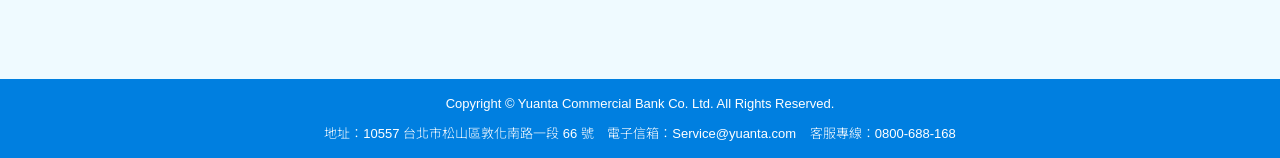
==== commit 30aa187d: "business 0725" ====
--- a/business/index.html
+++ b/business/index.html
@@ -87,17 +87,17 @@
             
 <section class="banner">
     <div class="banner-wrap">
-        <div class="banner-logo" data-aos="fade-right">
+        <div class="banner-logo" data-aos="fade">
             <img src="./asset/images/logo/yuantaplus-wt.svg" alt="">
         </div>
-        <div class="banner-title" data-aos="fade-right">
+        <div class="banner-title" data-aos="fade">
             鑽金商務網
         </div>
-        <div class="banner-text" data-aos="fade-right">
+        <div class="banner-text" data-aos="fade">
             提供全方位金融服務
             <p>Professional and Innovation.</p>
         </div>
-        <a href="https://b2bank.yuantabank.com.tw/B2C/" target="_blank" class="banner-btn login" data-aos="fade-right">
+        <a href="https://b2bank.yuantabank.com.tw/B2C/" target="_blank" class="banner-btn login" data-aos="fade">
             <span>登入企業網銀</span>
             <img src="./asset/images/icon/arrow.svg" alt="">
         </a>
--- a/business/asset/css/main.min.css
+++ b/business/asset/css/main.min.css
@@ -1 +1 @@
-body,html{font-family:Arial,"Noto Sans TC",sans-serif,"Microsoft JhengHei",Helvetica;font-size:16px;line-height:1.5;color:#333}a,button{outline:0}::-moz-selection{background:#b3d4fc;text-shadow:none}::selection{background:#b3d4fc;text-shadow:none}hr{display:block;height:1px;border:0;border-top:1px solid #ccc;margin:1em 0;padding:0}audio,canvas,iframe,img,svg,video{vertical-align:middle}fieldset{border:0;margin:0;padding:0}textarea{resize:vertical}.browserupgrade{position:absolute;top:0;display:block;width:100%;margin:.2em 0;background:#ccc;padding:.2em 0}body,html{height:100%}@media only screen and (max-width:767px){body.is-menuOpen,html.is-menuOpen{overflow:hidden}}.container{min-height:100%;overflow:hidden}.header{position:fixed;top:0;left:0;box-sizing:border-box;display:flex;align-items:center;width:100%;padding:20px;background-image:url(../images/background/header.png);background-repeat:no-repeat;background-position:center right;background-color:#fff;z-index:100}.header .yuantaplusLogo{width:130px;height:39px;background-image:url(../images/logo/yuantaplus.svg);background-repeat:no-repeat}@media only screen and (max-width:1023px){.header{padding:16px}.header .yuantaplusLogo{width:120px;height:36px}}@media only screen and (max-width:767px){.header{justify-content:space-between}.header .yuantaplusLogo{display:none}}.logo{display:inline-block;width:308px}.logo img{width:100%}@media only screen and (max-width:1023px){.logo{width:280px}}@media only screen and (max-width:767px){.logo{width:203px}}.menu{flex:1;margin:0 55px}.menu-burger{display:none}@media only screen and (max-width:1023px){.menu{margin:0 35px}}@media only screen and (max-width:767px){.menu{flex:0 0 auto;margin:0 10px}.menu-burger{display:block}.menu-nav{position:fixed;top:59.5px;left:100%;width:100%;height:calc(100% - 59.5px);transition:.3s}.is-menuOpen .menu-nav{left:0}}.burger{padding:8px 0;cursor:pointer}.burger-line{width:28px;height:4px;background-color:#005bac;transition:.3s}.burger-line:first-child{transform:translateY(-5px)}.burger-line:last-child{transform:translateY(5px)}.is-menuOpen .burger-line:first-child{transform:translateY(4px) rotate(45deg)}.is-menuOpen .burger-line:nth-child(2){opacity:0}.is-menuOpen .burger-line:last-child{transform:translateY(-4px) rotate(-45deg)}.nav{display:flex;justify-content:flex-end}.nav a{font-size:20px;font-weight:500;color:#333;text-decoration:none}.nav a+a{margin-left:55px}@media only screen and (min-width:1024px){.nav a:hover{color:#005bac}}@media only screen and (max-width:1023px){.nav a{font-size:16px}.nav a+a{margin-left:35px}}@media only screen and (max-width:767px){.nav{box-sizing:border-box;display:block;height:100%;padding:50px;background-color:#effaff}.nav a{display:block;padding:14px;font-size:18px;text-align:center}.nav a+a{margin-left:0;border-top:1px solid #333}}.main{margin-top:80px}@media only screen and (max-width:1023px){.main{margin-top:59.5px}}.footer{box-sizing:border-box;padding:10px 12px;font-size:13px;font-weight:300;line-height:2.3;text-align:center;color:#fff;background-color:#007fe0}.footer-wrap span+span{margin-left:10px}@media only screen and (max-width:767px){.footer{padding:10px 20px;font-size:12px;line-height:1.6;text-align:left}.footer-wrap{margin-top:10px}.footer-wrap span{display:block}.footer-wrap span+span{margin-left:0}}.gotop{position:fixed;bottom:36px;right:36px;width:63px;height:63px;display:none;border-radius:50%;z-index:50}@media only screen and (max-width:767px){.gotop{width:45px;height:45px;bottom:20px;right:20px}}.anchor{background-color:#fff;height:70px}.anchor-wrap{display:flex;justify-content:center;overflow:hidden}.anchor-wrap.-fixed{position:fixed;top:79px;left:0;width:100%;z-index:99;border-top:1px solid #ddd;box-shadow:0 2px 4px 0 rgba(198,210,216,.3);background-color:#fff}.anchor-btn{flex:0 1 225px;position:relative;padding:20px 0;font-size:20px;font-weight:500;text-align:center;color:#005bac;text-decoration:none;transition:.3s}.anchor-btn span{position:relative;display:inline-block;width:100%;z-index:1}.anchor-btn::after{content:'';position:absolute;bottom:-5px;left:-1px;width:calc(100% + 2px);height:5px;background-color:#005bac;pointer-events:none;transition:.3s}.anchor-btn+.anchor-btn span{border-left:1px solid #005bac}.anchor-btn.-active::after{bottom:0}@media only screen and (min-width:1024px){.anchor-btn:hover{color:#fff}.anchor-btn:hover::after{bottom:0;height:70px}}@media only screen and (max-width:1023px){.anchor{height:59px}.anchor-wrap.-fixed{top:68px}.anchor-btn{flex:1;padding:16px 0;font-size:18px}}@media only screen and (max-width:767px){.anchor{height:48px}.anchor-wrap.-fixed{top:60px}.anchor-btn{padding:12px 0;font-size:16px}.anchor-btn::after{bottom:-3px;height:3px}}.banner{position:relative;height:500px;background-image:url(../images/banner/bg.jpg);background-size:1920px;background-repeat:no-repeat;background-position:center;overflow:hidden}.banner-wrap{box-sizing:border-box;display:flex;flex-direction:column;justify-content:center;align-items:flex-start;max-width:1160px;height:100%;margin:0 auto;padding:0 30px;color:#fff}.banner-logo img{width:158px}.banner-title{margin-bottom:30px;font-size:67px;font-weight:500}.banner-text{margin-bottom:50px;font-size:22px}.banner-text p{margin-top:10px;font-size:17px}.banner-btn{display:inline-block;padding:12px 25px 12px 45px;text-decoration:none;background-color:#fff}.banner-btn span{display:inline-block;vertical-align:middle;font-size:18px;color:#005bac;letter-spacing:3.5px}.banner-btn img{width:20px;margin-left:3px;transition:.3s}@media only screen and (min-width:1024px){.banner-btn:hover img{transform:translateX(10px)}}@media only screen and (max-width:1023px){.banner{height:400px;background-size:1540px}.banner-logo img{width:107px}.banner-title{margin-bottom:22px;font-size:45px}.banner-text{margin-bottom:24px;font-size:16px}.banner-text p{margin-top:5px;font-size:13px}.banner-btn{padding:12px 25px 12px 40px}}@media only screen and (max-width:767px){.banner{position:relative;height:143vw;background-image:url(../images/banner/bg-mb.jpg);background-size:cover}.banner-wrap{position:absolute;top:50vw;left:50%;transform:translateX(-50%);width:225px;height:calc(100% - 50vw);padding:0}.banner-title{margin-bottom:4vw}.banner-text{margin-bottom:8vw}.banner-text p{margin-top:1vw}}.action{display:flex;justify-content:center}.action-item{flex:0 1 350px;max-width:350px}.action-item+.action-item{margin-left:37px}@media only screen and (max-width:767px){.action{display:block}.action-item{max-width:210px;margin:auto}.action-item+.action-item{margin-top:20px;margin-left:auto}}.btn{position:relative;display:block;border-radius:44px;cursor:pointer}.btn:hover img{transform:translateY(8px)}@media only screen and (max-width:767px){.btn:hover img{transform:none}}.block{padding:100px 0;background-color:#effaff}.block-wrap{position:relative;box-sizing:border-box;max-width:1260px;margin:0 auto;padding:0 30px}.block-wrap+.block-wrap{margin-top:90px}.block.-wt{position:relative;background-color:#fff}.block.-wt::after,.block.-wt::before{content:'';position:absolute;width:325px;height:657px;background-image:url(../images/background/block.png);background-repeat:no-repeat}.block.-wt::before{top:80px;left:50%;transform:translateX(-50%) translateX(750px)}.block.-wt::after{bottom:145px;left:50%;transform:translateX(-50%) translateX(-680px)}@media only screen and (max-width:1023px){.block{padding:80px 0}.block-wrap+.block-wrap{margin-top:70px}}@media only screen and (max-width:767px){.block{padding:60px 0}.block-wrap+.block-wrap{margin-top:60px}}.grid{display:flex;justify-content:center;align-items:center}.grid+.grid{margin-top:60px}.grid-item{flex:0 1 auto}.grid-item img{max-width:100%}.grid-item.-text{flex:0 1 395px}.grid-item.-text.has-icons{flex:0 0 420px}.grid-item+.grid-item{margin-left:40px}.grid.-tab .grid-item+.grid-item{margin-left:60px}.grid.-top{align-items:flex-start}.grid.-top .grid-item.-text{padding-top:10px}@media only screen and (max-width:1023px){.grid{align-items:flex-start}.grid-item+.grid-item{margin-left:25px}.grid-item.-text{padding-top:10px}.grid-item.-text.has-icons{flex:0 1 455px}.grid.-tab .grid-item+.grid-item{margin-left:30px}}@media only screen and (max-width:767px){.grid{flex-direction:column;align-items:center}.grid+.grid{margin-top:40px}.grid-item{flex:0 0 auto;order:2}.grid-item img{width:100%;max-width:255px}.grid-item+.grid-item{margin-left:0;margin-top:25px}.grid-item.-text{flex:0 0 auto;padding-top:0;order:1}.grid-item.-text.has-icons{flex:0 0 auto}.grid.-tab .grid-item.-text{margin-bottom:20px}.grid.-tab .grid-item+.grid-item{margin-left:0;margin-top:0}.grid.-top{align-items:center}.grid.-top .grid-item.-text{padding-top:0}}.iconGrid{display:flex;justify-content:center;margin:0 -30px}.iconGrid-item{flex:1}.iconGrid.-card{flex-wrap:wrap;margin:-20px}.iconGrid.-card .iconGrid-item{flex:0 0 auto;margin:20px}.iconGrid.-business{padding-top:65px}.iconGrid.-employee{margin:0 -10px;padding-top:45px}.iconGrid.-employee .iconGrid-item{flex:0 1 170px}.iconGrid.-enjoyLearning{max-width:625px;margin:0 -30px 0 -40px}@media only screen and (max-width:1023px){.iconGrid{margin:0 -10px}.iconGrid.-card{margin:-13px}.iconGrid.-card .iconGrid-item{flex:0 0 120px;margin:13px}.iconGrid.-business{padding-top:25px}.iconGrid.-employee{margin:0 -30px 0 -20px;padding-top:35px}.iconGrid.-enjoyLearning{max-width:450px;margin:0 -10px 0 -20px}}@media only screen and (max-width:767px){.iconGrid{display:block;max-width:240px;margin:0 auto}.iconGrid.-card{margin:0 auto}.iconGrid.-card .iconGrid-item{margin:0}.iconGrid.-card .iconGrid-item+.iconGrid-item{margin-top:25px}.iconGrid.-business{padding-top:15px}.iconGrid.-employee{margin:0 auto;padding-top:30px}.iconGrid.-enjoyLearning{max-width:240px;margin:0 auto}}.enjoyLearning{max-width:900px;margin:-25px auto 0}@media only screen and (max-width:1023px){.enjoyLearning{margin:-15px auto 0}}@media only screen and (max-width:767px){.enjoyLearning{margin:25px auto 0}}.award{text-align:center}.award-head{display:flex;justify-content:center;align-items:center;margin-bottom:50px}.award-icon{margin-right:30px}.award-btn{display:none;margin-top:25px;padding:12px 25px;text-decoration:none;background-color:#3d7bca}.award-btn span{display:inline-block;vertical-align:middle;font-size:16px;color:#fff;letter-spacing:3.5px}.award-btn img{width:18px;margin-left:3px;transition:.3s}@media only screen and (max-width:1023px){.award-head{margin-bottom:20px}.award-icon{margin-right:20px}.award-icon img{width:140px}}@media only screen and (max-width:767px){.award-icon{margin-right:10px}.award-icon img{width:88px}.award-title{flex:0 0 auto;padding-top:6px}.award-btn{display:inline-block}.award.is-open .award-btn{display:none}}.awardGrid{display:flex;flex-wrap:wrap;max-width:1080px;margin:0 auto}.awardGrid-item{box-sizing:border-box;flex:0 0 33.33%;padding:32px 10px;border-top:1px solid #c6e5fb}.awardGrid-item:nth-child(-n+3){border-top:none}@media only screen and (max-width:1023px){.awardGrid-item{flex:0 0 50%;padding:25px}.awardGrid-item:nth-child(-n+3){border-top:1px solid #c6e5fb}.awardGrid-item:nth-child(-n+2){border-top:none}}@media only screen and (max-width:767px){.awardGrid{display:block;max-width:300px;margin:0 auto}.awardGrid-item{padding:20px}.awardGrid-item:nth-child(-n+2){border-top:1px solid #c6e5fb}.awardGrid-item:first-child{border-top:none}.awardGrid-item.-more{display:none}.is-open .awardGrid-item.-more{display:block}}.card-collapse{position:relative;width:32px;height:32px;margin:0 auto;transform:translateY(-50%) translateY(-2.5px);border-radius:50%;background-color:#3d7bca}.card-collapse::before{content:'';position:absolute;top:50%;left:50%;transform:translate(-50%,-50%);width:14px;height:2px;color:#fff;background-color:#fff}.card-collapse::after{content:'';position:absolute;top:50%;left:50%;transform:translate(-50%,-50%);width:2px;height:14px;color:#fff;background-color:#fff}.card-list{font-size:15px;line-height:1.6}.card-list.-chart{padding-left:30px}.card.-simple .card-collapse{margin:15px auto;transform:none}.card.is-open .card-collapse::after{content:none}@media only screen and (max-width:1023px){.card-collapse{width:26px;height:26px}.card-collapse::before{width:10px}.card-collapse::after{height:10px}.card-list{font-size:14px}.card-list.-chart{padding-left:20px}}@media only screen and (max-width:767px){.card{text-align:center}.card-collapse{width:24px;height:24px}.card-collapse::before{width:9px}.card-collapse::after{height:9px}.card-list{display:inline-block;font-size:13px;text-align:left}.card.-simple{position:relative}.card.-simple .card-collapse{position:absolute;top:13px;right:10px;margin:0}.card.-simple .card-list{display:block;padding:15px 20px}}ul{margin:0;padding-left:10px}ul>li{position:relative;list-style:none}ul>li::before{content:'';position:absolute;top:9px;left:-10px;width:6px;height:6px;border-radius:50%;background-color:#333}ul.-cube{padding-left:25px}ul.-cube>li::before{content:'';top:11px;left:-22px;width:13px;height:13px;border-radius:0;background-color:#98cbef;transform:rotate(45deg)}@media only screen and (max-width:1023px){ul>li::before{top:8px}ul.-cube{padding-left:20px}ul.-cube>li::before{top:9px;left:-18px;width:10px;height:10px}}@media only screen and (max-width:767px){ul>li::before{top:7px;width:5px;height:5px}ul.-cube{padding-left:18px}ul.-cube>li::before{left:-16px;width:8px;height:8px}}.tab-title{margin-bottom:20px;font-size:31px;font-weight:500;text-align:center;color:#eb6100}.tab-nav{display:flex;max-width:940px;margin:0 auto;padding:0 30px}.tab-btn{flex:1;padding:15px;border:2px solid #3d7bca;background-color:#fff;font-size:24px;font-weight:500;color:#3d7bca;text-align:center;text-decoration:none}.tab-btn.-active{color:#fff;background-color:#3d7bca}.tab-content{display:none;margin-top:-35px;padding:150px 30px 70px;box-shadow:0 4px 10px 0 rgba(220,239,249,.8);background-color:#fff}.tab-content.-active{display:block}@media only screen and (max-width:1023px){.tab-nav{max-width:560px;padding:0 30px}.tab-btn{padding:10px;font-size:20px}.tab-content{margin-top:-27px;padding:110px 30px 50px}}@media only screen and (max-width:767px){.tab-title{margin-bottom:12px;font-size:20px}.tab-nav{max-width:560px;padding:0}.tab-btn{padding:8px;font-size:16px;border:1px solid #3d7bca}.tab-content{margin-top:0;padding:45px 30px 30px}}h1,h2,h3,h4,h5,h6{margin:0;font-size:1em}p{margin:0}b{font-weight:500}b.-en{font-weight:700}.stress{color:#eb6100}.title{font-size:49px;font-weight:500;color:#3d7bca}.title.-sub{font-size:38px}@media only screen and (max-width:1023px){.title{font-size:36px}}@media only screen and (max-width:767px){.title{font-size:28px;text-align:center}.title.-sub{font-size:28px}}.textInfo-title{margin-bottom:20px}.textInfo-content{font-size:20px;line-height:1.8}@media only screen and (max-width:1023px){.textInfo-title{margin-bottom:15px}.textInfo-content{font-size:16px}}@media only screen and (max-width:767px){.textInfo-title{margin-bottom:10px}.textInfo-content{font-size:15px}}.iconInfo{position:relative;text-align:center;padding:0 30px}.iconInfo::before{content:'';position:absolute;top:0;left:0;width:1px;height:104px;background-color:#3d7bca}.iconInfo.-first::before{content:none}.iconInfo-pic{margin-bottom:10px}.iconInfo-pic img{width:70px}.iconInfo-text{font-weight:500;color:#3d7bca}.iconInfo.-card{box-sizing:border-box;width:170px;padding:40px 25px 30px;box-shadow:0 4px 10px 0 rgba(220,239,249,.8);border-bottom:5px solid #3d7bca;background-color:#fff}.iconInfo.-card::before{content:none}.iconInfo.-card .iconInfo-pic{margin-bottom:20px}.iconInfo.-card .iconInfo-pic img{width:80px}.iconInfo.-card .iconInfo-text{font-size:18px;color:#333}.iconInfo.-card .iconInfo-text.-og{color:#eb6100}.-employee .iconInfo{padding:0 5px}@media only screen and (max-width:1279px){.iconInfo.-card{width:154px;padding:35px 20px 25px}}@media only screen and (max-width:1023px){.iconInfo{padding:0 10px}.iconInfo::before{height:82px}.iconInfo-pic img{width:50px}.iconInfo-text{font-size:15px}.iconInfo.-card{width:120px;padding:30px 10px 20px}.iconInfo.-card .iconInfo-pic{margin-bottom:10px}.iconInfo.-card .iconInfo-pic img{width:60px}.iconInfo.-card .iconInfo-text{font-size:16px}}@media only screen and (max-width:767px){.iconInfo{display:flex;align-items:center;padding:10px 40px;text-align:left}.iconInfo::before{top:auto;bottom:0;width:100%;height:1px}.iconInfo.-first::before{content:''}.iconInfo.-last::before{content:none}.iconInfo-pic{flex:0 0 auto;margin-bottom:0;margin-right:15px}.iconInfo-pic img{width:30px}.iconInfo-text{flex:1}.iconInfo.-card{width:100%;padding:13px 35px 13px 30px;border-bottom:4px solid #3d7bca}.iconInfo.-card .iconInfo-pic{margin-bottom:0;margin-right:20px}.iconInfo.-card .iconInfo-pic img{width:50px}.iconInfo.-card .iconInfo-text{font-size:17px}.-employee .iconInfo{padding:10px 40px 10px 20px}.-enjoyLearning .iconInfo{padding:10px 50px}}.numInfo-title{margin-bottom:10px}.numInfo-title span{display:inline-block;vertical-align:middle;font-size:26px;font-weight:500;color:#005bac}.numInfo-title .num{width:37px;margin-top:2px;margin-right:10px;font-size:18px;line-height:37px;text-align:center;color:#fff;background-color:#005bac}.numInfo-content{font-size:18px}@media only screen and (max-width:1023px){.numInfo-content{font-size:16px}}@media only screen and (max-width:767px){.numInfo-title span{font-size:17px}.numInfo-title .num{width:26px;margin-top:0;margin-right:5px;font-size:15px;line-height:26px}.numInfo-content{font-size:15px}}.medal{display:flex;text-align:left}.medal-pic{flex:0 0 auto;margin-right:5px}.medal-pic img{width:47px}.medal-content{flex:1;font-size:15.5px;line-height:1.7}.medal-content p{color:#005bac}@media only screen and (max-width:767px){.medal-pic img{width:42px}.medal-content{font-size:14px;line-height:1.6}}@media only screen and (min-width:1024px){.mobileOnly{display:none}}@media only screen and (max-width:1023px){.desktopOnly{display:none!important}}@media only screen and (min-width:768px){.mobileDownOnly{display:none}}@media only screen and (max-width:767px){.padUpOnly{display:none}}.hidden{display:none}+body,html{font-family:Arial,"Noto Sans TC",sans-serif,"Microsoft JhengHei",Helvetica;font-size:16px;line-height:1.5;color:#333}a,button{outline:0}::-moz-selection{background:#b3d4fc;text-shadow:none}::selection{background:#b3d4fc;text-shadow:none}hr{display:block;height:1px;border:0;border-top:1px solid #ccc;margin:1em 0;padding:0}audio,canvas,iframe,img,svg,video{vertical-align:middle}fieldset{border:0;margin:0;padding:0}textarea{resize:vertical}.browserupgrade{position:absolute;top:0;display:block;width:100%;margin:.2em 0;background:#ccc;padding:.2em 0}body,html{height:100%}@media only screen and (max-width:767px){body.is-menuOpen,html.is-menuOpen{overflow:hidden}}.container{min-height:100%;overflow:hidden}.header{position:fixed;top:0;left:0;box-sizing:border-box;display:flex;align-items:center;width:100%;padding:20px;background-image:url(../images/background/header.png);background-repeat:no-repeat;background-position:center right;background-color:#fff;z-index:100}.header .yuantaplusLogo{width:130px;height:39px;background-image:url(../images/logo/yuantaplus.svg);background-repeat:no-repeat}@media only screen and (max-width:1023px){.header{padding:16px}.header .yuantaplusLogo{width:120px;height:36px}}@media only screen and (max-width:767px){.header{justify-content:space-between}.header .yuantaplusLogo{display:none}}.logo{display:inline-block;width:308px}.logo img{width:100%}@media only screen and (max-width:1023px){.logo{width:280px}}@media only screen and (max-width:767px){.logo{width:203px}}.menu{flex:1;margin:0 55px}.menu-burger{display:none}@media only screen and (max-width:1023px){.menu{margin:0 35px}}@media only screen and (max-width:767px){.menu{flex:0 0 auto;margin:0 10px}.menu-burger{display:block}.menu-nav{position:fixed;top:59.5px;left:100%;width:100%;height:calc(100% - 59.5px);transition:.3s}.is-menuOpen .menu-nav{left:0}}.burger{padding:8px 0;cursor:pointer}.burger-line{width:28px;height:4px;background-color:#005bac;transition:.3s}.burger-line:first-child{transform:translateY(-5px)}.burger-line:last-child{transform:translateY(5px)}.is-menuOpen .burger-line:first-child{transform:translateY(4px) rotate(45deg)}.is-menuOpen .burger-line:nth-child(2){opacity:0}.is-menuOpen .burger-line:last-child{transform:translateY(-4px) rotate(-45deg)}.nav{display:flex;justify-content:flex-end}.nav a{font-size:20px;font-weight:500;color:#333;text-decoration:none}.nav a+a{margin-left:55px}@media only screen and (min-width:1024px){.nav a:hover{color:#005bac}}@media only screen and (max-width:1023px){.nav a{font-size:16px}.nav a+a{margin-left:35px}}@media only screen and (max-width:767px){.nav{box-sizing:border-box;display:block;height:100%;padding:50px;background-color:#effaff}.nav a{display:block;padding:14px;font-size:18px;text-align:center}.nav a+a{margin-left:0;border-top:1px solid #333}}.main{margin-top:80px}@media only screen and (max-width:1023px){.main{margin-top:59.5px}}.footer{box-sizing:border-box;padding:10px 12px;font-size:13px;font-weight:300;line-height:2.3;text-align:center;color:#fff;background-color:#007fe0}.footer-wrap span+span{margin-left:10px}@media only screen and (max-width:767px){.footer{padding:10px 20px;font-size:12px;line-height:1.6;text-align:left}.footer-wrap{margin-top:10px}.footer-wrap span{display:block}.footer-wrap span+span{margin-left:0}}.gotop{position:fixed;bottom:36px;right:36px;width:63px;height:63px;display:none;border-radius:50%;z-index:50}@media only screen and (max-width:767px){.gotop{width:45px;height:45px;bottom:20px;right:20px}}.anchor{background-color:#fff;height:70px}.anchor-wrap{display:flex;justify-content:center;overflow:hidden}.anchor-wrap.-fixed{position:fixed;top:79px;left:0;width:100%;z-index:99;border-top:1px solid #ddd;box-shadow:0 2px 4px 0 rgba(198,210,216,.3);background-color:#fff}.anchor-btn{flex:0 1 225px;position:relative;padding:20px 0;font-size:20px;font-weight:500;text-align:center;color:#005bac;text-decoration:none;transition:.3s}.anchor-btn span{position:relative;display:inline-block;width:100%;z-index:1}.anchor-btn::after{content:'';position:absolute;bottom:-5px;left:-1px;width:calc(100% + 2px);height:5px;background-color:#005bac;pointer-events:none;transition:.3s}.anchor-btn+.anchor-btn span{border-left:1px solid #005bac}.anchor-btn.-active::after{bottom:0}@media only screen and (min-width:1024px){.anchor-btn:hover{color:#fff}.anchor-btn:hover::after{bottom:0;height:70px}}@media only screen and (max-width:1023px){.anchor{height:59px}.anchor-wrap.-fixed{top:68px}.anchor-btn{flex:1;padding:16px 0;font-size:18px}}@media only screen and (max-width:767px){.anchor{height:48px}.anchor-wrap.-fixed{top:60px}.anchor-btn{padding:12px 0;font-size:16px}.anchor-btn::after{bottom:-3px;height:3px}}.banner{position:relative;height:500px;background-image:url(../images/banner/bg.jpg);background-size:1920px;background-repeat:no-repeat;background-position:center;overflow:hidden}.banner-wrap{box-sizing:border-box;display:flex;flex-direction:column;justify-content:center;align-items:flex-start;max-width:1160px;height:100%;margin:0 auto;padding:0 30px;color:#fff}.banner-logo img{width:158px}.banner-title{margin-bottom:30px;font-size:67px;font-weight:500}.banner-text{margin-bottom:50px;font-size:22px}.banner-text p{margin-top:10px;font-size:17px}.banner-btn{display:inline-block;padding:12px 25px 12px 45px;text-decoration:none;background-color:#fff}.banner-btn span{display:inline-block;vertical-align:middle;font-size:18px;color:#005bac;letter-spacing:3.5px}.banner-btn img{width:20px;margin-left:3px;transition:.3s}@media only screen and (min-width:1024px){.banner-btn:hover img{transform:translateX(10px)}}@media only screen and (max-width:1023px){.banner{height:400px;background-size:1540px}.banner-logo img{width:107px}.banner-title{margin-bottom:22px;font-size:45px}.banner-text{margin-bottom:24px;font-size:16px}.banner-text p{margin-top:5px;font-size:13px}.banner-btn{padding:12px 25px 12px 40px}}@media only screen and (max-width:767px){.banner{position:relative;height:143vw;background-image:url(../images/banner/bg-mb.jpg);background-size:cover}.banner-wrap{position:absolute;top:50vw;left:50%;transform:translateX(-50%);width:225px;height:calc(100% - 50vw);padding:0}.banner-title{margin-bottom:4vw}.banner-text{margin-bottom:8vw}.banner-text p{margin-top:1vw}}.action{display:flex;justify-content:center}.action-item{flex:0 1 350px;max-width:350px}.action-item+.action-item{margin-left:37px}@media only screen and (max-width:767px){.action{display:block}.action-item{max-width:210px;margin:auto}.action-item+.action-item{margin-top:20px;margin-left:auto}}.btn{position:relative;display:block;border-radius:44px;cursor:pointer}.btn:hover img{transform:translateY(8px)}@media only screen and (max-width:767px){.btn:hover img{transform:none}}.block{padding:100px 0;background-color:#effaff}.block-wrap{position:relative;box-sizing:border-box;max-width:1260px;margin:0 auto;padding:0 30px}.block-wrap+.block-wrap{margin-top:90px}.block.-wt{position:relative;background-color:#fff}.block.-wt::after,.block.-wt::before{content:'';position:absolute;width:325px;height:657px;background-image:url(../images/background/block.png);background-repeat:no-repeat}.block.-wt::before{top:80px;left:50%;transform:translateX(-50%) translateX(750px)}.block.-wt::after{bottom:145px;left:50%;transform:translateX(-50%) translateX(-680px)}@media only screen and (max-width:1023px){.block{padding:80px 0}.block-wrap+.block-wrap{margin-top:70px}}@media only screen and (max-width:767px){.block{padding:60px 0}.block-wrap+.block-wrap{margin-top:60px}}.grid{display:flex;justify-content:center;align-items:center}.grid+.grid{margin-top:60px}.grid-item{flex:0 1 auto}.grid-item img{max-width:100%}.grid-item.-text{flex:0 1 395px}.grid-item.-text.has-icons{flex:0 0 420px}.grid-item+.grid-item{margin-left:40px}.grid.-tab .grid-item+.grid-item{margin-left:60px}.grid.-top{align-items:flex-start}.grid.-top .grid-item.-text{padding-top:10px}@media only screen and (max-width:1023px){.grid{align-items:flex-start}.grid-item+.grid-item{margin-left:25px}.grid-item.-text{padding-top:10px}.grid-item.-text.has-icons{flex:0 1 455px}.grid.-tab .grid-item+.grid-item{margin-left:30px}}@media only screen and (max-width:767px){.grid{flex-direction:column;align-items:center}.grid+.grid{margin-top:40px}.grid-item{flex:0 0 auto;order:2}.grid-item img{width:100%;max-width:255px}.grid-item+.grid-item{margin-left:0;margin-top:25px}.grid-item.-text{flex:0 0 auto;padding-top:0;order:1}.grid-item.-text.has-icons{flex:0 0 auto}.grid.-tab .grid-item.-text{margin-bottom:20px}.grid.-tab .grid-item+.grid-item{margin-left:0;margin-top:0}.grid.-top{align-items:center}.grid.-top .grid-item.-text{padding-top:0}}.iconGrid{display:flex;justify-content:center;margin:0 -30px}.iconGrid-item{flex:1}.iconGrid.-card{flex-wrap:wrap;margin:-20px}.iconGrid.-card .iconGrid-item{flex:0 0 auto;margin:20px}.iconGrid.-business{padding-top:65px}.iconGrid.-employee{margin:0 -10px;padding-top:45px}.iconGrid.-employee .iconGrid-item{flex:0 1 170px}.iconGrid.-enjoyLearning{max-width:625px;margin:0 -30px 0 -40px}@media only screen and (max-width:1023px){.iconGrid{margin:0 -10px}.iconGrid.-card{margin:-13px}.iconGrid.-card .iconGrid-item{flex:0 0 120px;margin:13px}.iconGrid.-business{padding-top:25px}.iconGrid.-employee{margin:0 -30px 0 -20px;padding-top:35px}.iconGrid.-enjoyLearning{max-width:450px;margin:0 -10px 0 -20px}}@media only screen and (max-width:767px){.iconGrid{display:block;max-width:240px;margin:0 auto}.iconGrid.-card{margin:0 auto}.iconGrid.-card .iconGrid-item{margin:0}.iconGrid.-card .iconGrid-item+.iconGrid-item{margin-top:25px}.iconGrid.-business{padding-top:15px}.iconGrid.-employee{margin:0 auto;padding-top:30px}.iconGrid.-enjoyLearning{max-width:240px;margin:0 auto}}.enjoyLearning{max-width:900px;margin:-25px auto 0}@media only screen and (max-width:1023px){.enjoyLearning{margin:-15px auto 0}}@media only screen and (max-width:767px){.enjoyLearning{margin:25px auto 0}}.award{text-align:center}.award-head{display:flex;justify-content:center;align-items:center;margin-bottom:50px}.award-icon{margin-right:30px}.award-btn{display:none;margin-top:25px;padding:12px 25px;text-decoration:none;background-color:#3d7bca}.award-btn span{display:inline-block;vertical-align:middle;font-size:16px;color:#fff;letter-spacing:3.5px}.award-btn img{width:18px;margin-left:3px;transition:.3s}@media only screen and (max-width:1023px){.award-head{margin-bottom:20px}.award-icon{margin-right:20px}.award-icon img{width:140px}}@media only screen and (max-width:767px){.award-icon{margin-right:10px}.award-icon img{width:88px}.award-title{flex:0 0 auto;padding-top:6px}.award-btn{display:inline-block}.award.is-open .award-btn{display:none}}.awardGrid{display:flex;flex-wrap:wrap;max-width:1080px;margin:0 auto}.awardGrid-item{box-sizing:border-box;flex:0 0 33.33%;padding:32px 10px;border-top:1px solid #c6e5fb}.awardGrid-item:nth-child(-n+3){border-top:none}@media only screen and (max-width:1023px){.awardGrid-item{flex:0 0 50%;padding:25px}.awardGrid-item:nth-child(-n+3){border-top:1px solid #c6e5fb}.awardGrid-item:nth-child(-n+2){border-top:none}}@media only screen and (max-width:767px){.awardGrid{display:block;max-width:300px;margin:0 auto}.awardGrid-item{padding:20px}.awardGrid-item:nth-child(-n+2){border-top:1px solid #c6e5fb}.awardGrid-item:first-child{border-top:none}.awardGrid-item.-more{display:none}.is-open .awardGrid-item.-more{display:block}}.card-collapse{position:relative;width:32px;height:32px;margin:0 auto;transform:translateY(-50%) translateY(-2.5px);border-radius:50%;background-color:#3d7bca;cursor:pointer;z-index:1}.card-collapse::before{content:'';position:absolute;top:50%;left:50%;transform:translate(-50%,-50%);width:14px;height:2px;color:#fff;background-color:#fff}.card-collapse::after{content:'';position:absolute;top:50%;left:50%;transform:translate(-50%,-50%);width:2px;height:14px;color:#fff;background-color:#fff}.card-list{display:none;font-size:15px;line-height:1.6}.card-list.-chart{padding-left:30px}.card.-simple .card-collapse{margin:15px auto;transform:none}.card.is-open .card-collapse::after{content:none}@media only screen and (max-width:1023px){.card-collapse{width:26px;height:26px}.card-collapse::before{width:10px}.card-collapse::after{height:10px}.card-list{font-size:14px}.card-list.-chart{padding-left:20px}}@media only screen and (max-width:767px){.card{text-align:center}.card-collapse{width:24px;height:24px;margin-bottom:-24px;transition:.3s}.card-collapse::before{width:9px}.card-collapse::after{height:9px}.card.is-open .card-collapse{margin-bottom:0}.card-list{font-size:13px}.card.-simple{position:relative}.card.-simple .card-collapse{position:absolute;top:13px;right:10px;margin:0}.card.-simple .card-list{padding:15px 20px}}ul{margin:0;padding-left:10px}ul>li{position:relative;list-style:none}ul>li::before{content:'';position:absolute;top:9px;left:-10px;width:6px;height:6px;border-radius:50%;background-color:#333}ul.-cube{padding-left:25px}ul.-cube>li::before{content:'';top:11px;left:-22px;width:13px;height:13px;border-radius:0;background-color:#98cbef;transform:rotate(45deg)}@media only screen and (max-width:1023px){ul>li::before{top:8px}ul.-cube{padding-left:20px}ul.-cube>li::before{top:9px;left:-18px;width:10px;height:10px}}@media only screen and (max-width:767px){ul{display:inline-block;text-align:left}ul>li::before{top:7px;width:5px;height:5px}.-simple ul{display:block}ul.-cube{display:block;padding-left:18px}ul.-cube>li::before{top:8px;left:-16px;width:8px;height:8px}}.tab-title{margin-bottom:20px;font-size:31px;font-weight:500;text-align:center;color:#eb6100}.tab-nav{display:flex;max-width:940px;margin:0 auto;padding:0 30px}.tab-btn{flex:1;padding:15px;border:2px solid #3d7bca;background-color:#fff;font-size:24px;font-weight:500;color:#3d7bca;text-align:center;text-decoration:none}.tab-btn.-active{color:#fff;background-color:#3d7bca}.tab-content{display:none;margin-top:-35px;padding:150px 30px 70px;box-shadow:0 4px 10px 0 rgba(220,239,249,.8);background-color:#fff}.tab-content.-active{display:block}@media only screen and (max-width:1023px){.tab-nav{max-width:560px;padding:0 30px}.tab-btn{padding:10px;font-size:20px}.tab-content{margin-top:-27px;padding:110px 30px 50px}}@media only screen and (max-width:767px){.tab-title{margin-bottom:12px;font-size:20px}.tab-nav{max-width:560px;padding:0}.tab-btn{padding:8px;font-size:16px;border:1px solid #3d7bca}.tab-content{margin-top:0;padding:45px 30px 30px}}h1,h2,h3,h4,h5,h6{margin:0;font-size:1em}p{margin:0}b{font-weight:500}b.-en{font-weight:700}.stress{color:#eb6100}.title{font-size:49px;font-weight:500;color:#3d7bca}.title.-sub{font-size:38px}@media only screen and (max-width:1023px){.title{font-size:36px}}@media only screen and (max-width:767px){.title{font-size:28px;text-align:center}.title.-sub{font-size:28px}}.textInfo-title{margin-bottom:20px}.textInfo-content{font-size:20px;line-height:1.8}@media only screen and (max-width:1023px){.textInfo-title{margin-bottom:15px}.textInfo-content{font-size:16px}}@media only screen and (max-width:767px){.textInfo-title{margin-bottom:10px}.textInfo-content{font-size:15px}}.iconInfo{position:relative;text-align:center;padding:0 30px}.iconInfo::before{content:'';position:absolute;top:0;left:0;width:1px;height:104px;background-color:#3d7bca}.iconInfo.-first::before{content:none}.iconInfo-pic{margin-bottom:10px}.iconInfo-pic img{width:70px}.iconInfo-text{font-weight:500;color:#3d7bca}.iconInfo.-card{box-sizing:border-box;width:170px;padding:40px 25px 30px;box-shadow:0 4px 10px 0 rgba(220,239,249,.8);border-bottom:5px solid #3d7bca;background-color:#fff}.iconInfo.-card::before{content:none}.iconInfo.-card .iconInfo-pic{margin-bottom:20px}.iconInfo.-card .iconInfo-pic img{width:80px}.iconInfo.-card .iconInfo-text{font-size:18px;color:#333}.iconInfo.-card .iconInfo-text.-og{color:#eb6100}.-employee .iconInfo{padding:0 5px}@media only screen and (max-width:1279px){.iconInfo.-card{width:154px;padding:35px 20px 25px}}@media only screen and (max-width:1023px){.iconInfo{padding:0 10px}.iconInfo::before{height:82px}.iconInfo-pic img{width:50px}.iconInfo-text{font-size:15px}.iconInfo.-card{width:120px;padding:30px 10px 20px}.iconInfo.-card .iconInfo-pic{margin-bottom:10px}.iconInfo.-card .iconInfo-pic img{width:60px}.iconInfo.-card .iconInfo-text{font-size:16px}}@media only screen and (max-width:767px){.iconInfo{display:flex;align-items:center;padding:10px 40px;text-align:left}.iconInfo::before{top:auto;bottom:0;width:100%;height:1px}.iconInfo.-first::before{content:''}.iconInfo.-last::before{content:none}.iconInfo-pic{flex:0 0 auto;margin-bottom:0;margin-right:15px}.iconInfo-pic img{width:30px}.iconInfo-text{flex:1}.iconInfo.-card{width:100%;padding:13px 35px 13px 30px;border-bottom:4px solid #3d7bca}.iconInfo.-card .iconInfo-pic{margin-bottom:0;margin-right:20px}.iconInfo.-card .iconInfo-pic img{width:50px}.iconInfo.-card .iconInfo-text{font-size:17px}.-employee .iconInfo{padding:10px 40px 10px 20px}.-enjoyLearning .iconInfo{padding:10px 50px}}.numInfo-title{margin-bottom:10px}.numInfo-title span{display:inline-block;vertical-align:middle;font-size:26px;font-weight:500;color:#005bac}.numInfo-title .num{width:37px;margin-top:2px;margin-right:10px;font-size:18px;line-height:37px;text-align:center;color:#fff;background-color:#005bac}.numInfo-content{font-size:18px}@media only screen and (max-width:1023px){.numInfo-content{font-size:16px}}@media only screen and (max-width:767px){.numInfo-title span{font-size:17px}.numInfo-title .num{width:26px;margin-top:0;margin-right:5px;font-size:15px;line-height:26px}.numInfo-content{font-size:15px}}.medal{display:flex;text-align:left}.medal-pic{flex:0 0 auto;margin-right:5px}.medal-pic img{width:47px}.medal-content{flex:1;font-size:15.5px;line-height:1.7}.medal-content p{color:#005bac}@media only screen and (max-width:767px){.medal-pic img{width:42px}.medal-content{font-size:14px;line-height:1.6}}@media only screen and (min-width:1024px){.mobileOnly{display:none}}@media only screen and (max-width:1023px){.desktopOnly{display:none!important}}@media only screen and (min-width:768px){.mobileDownOnly{display:none}}@media only screen and (max-width:767px){.padUpOnly{display:none}}.hidden{display:none}
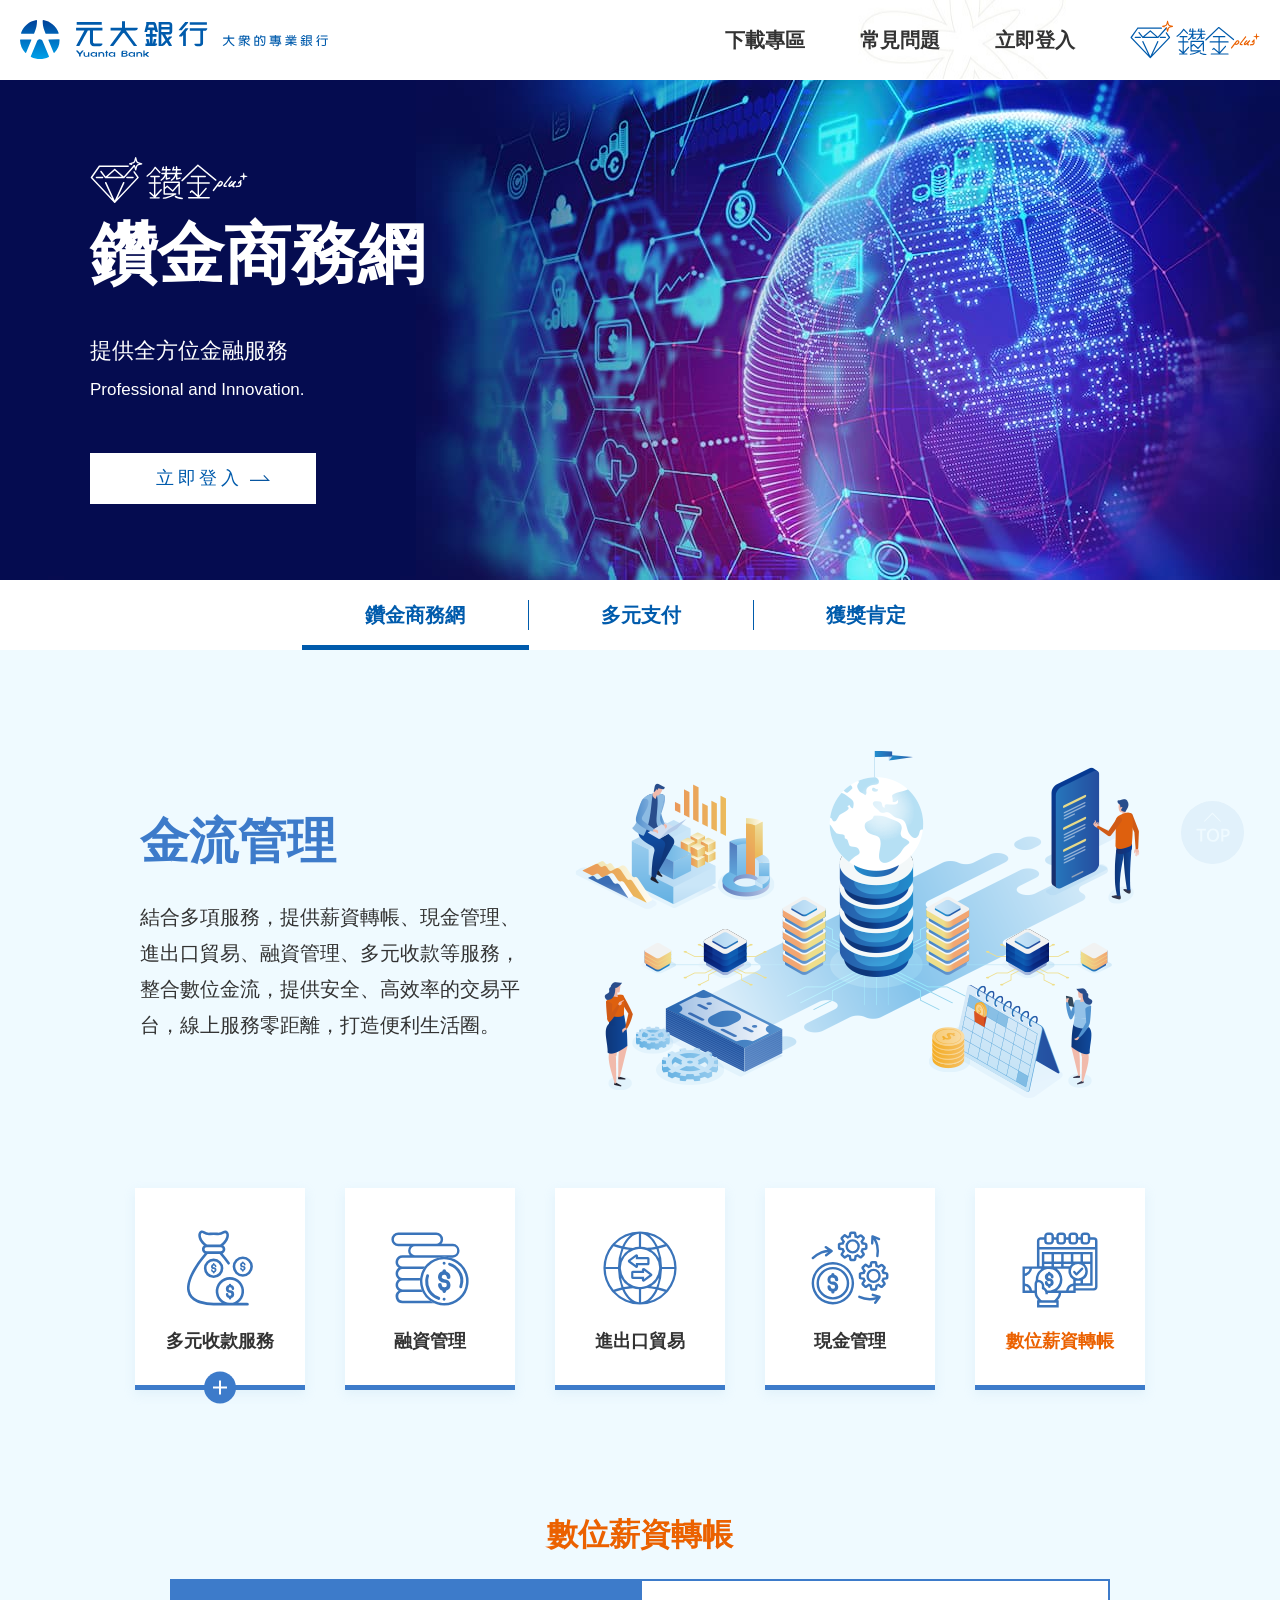
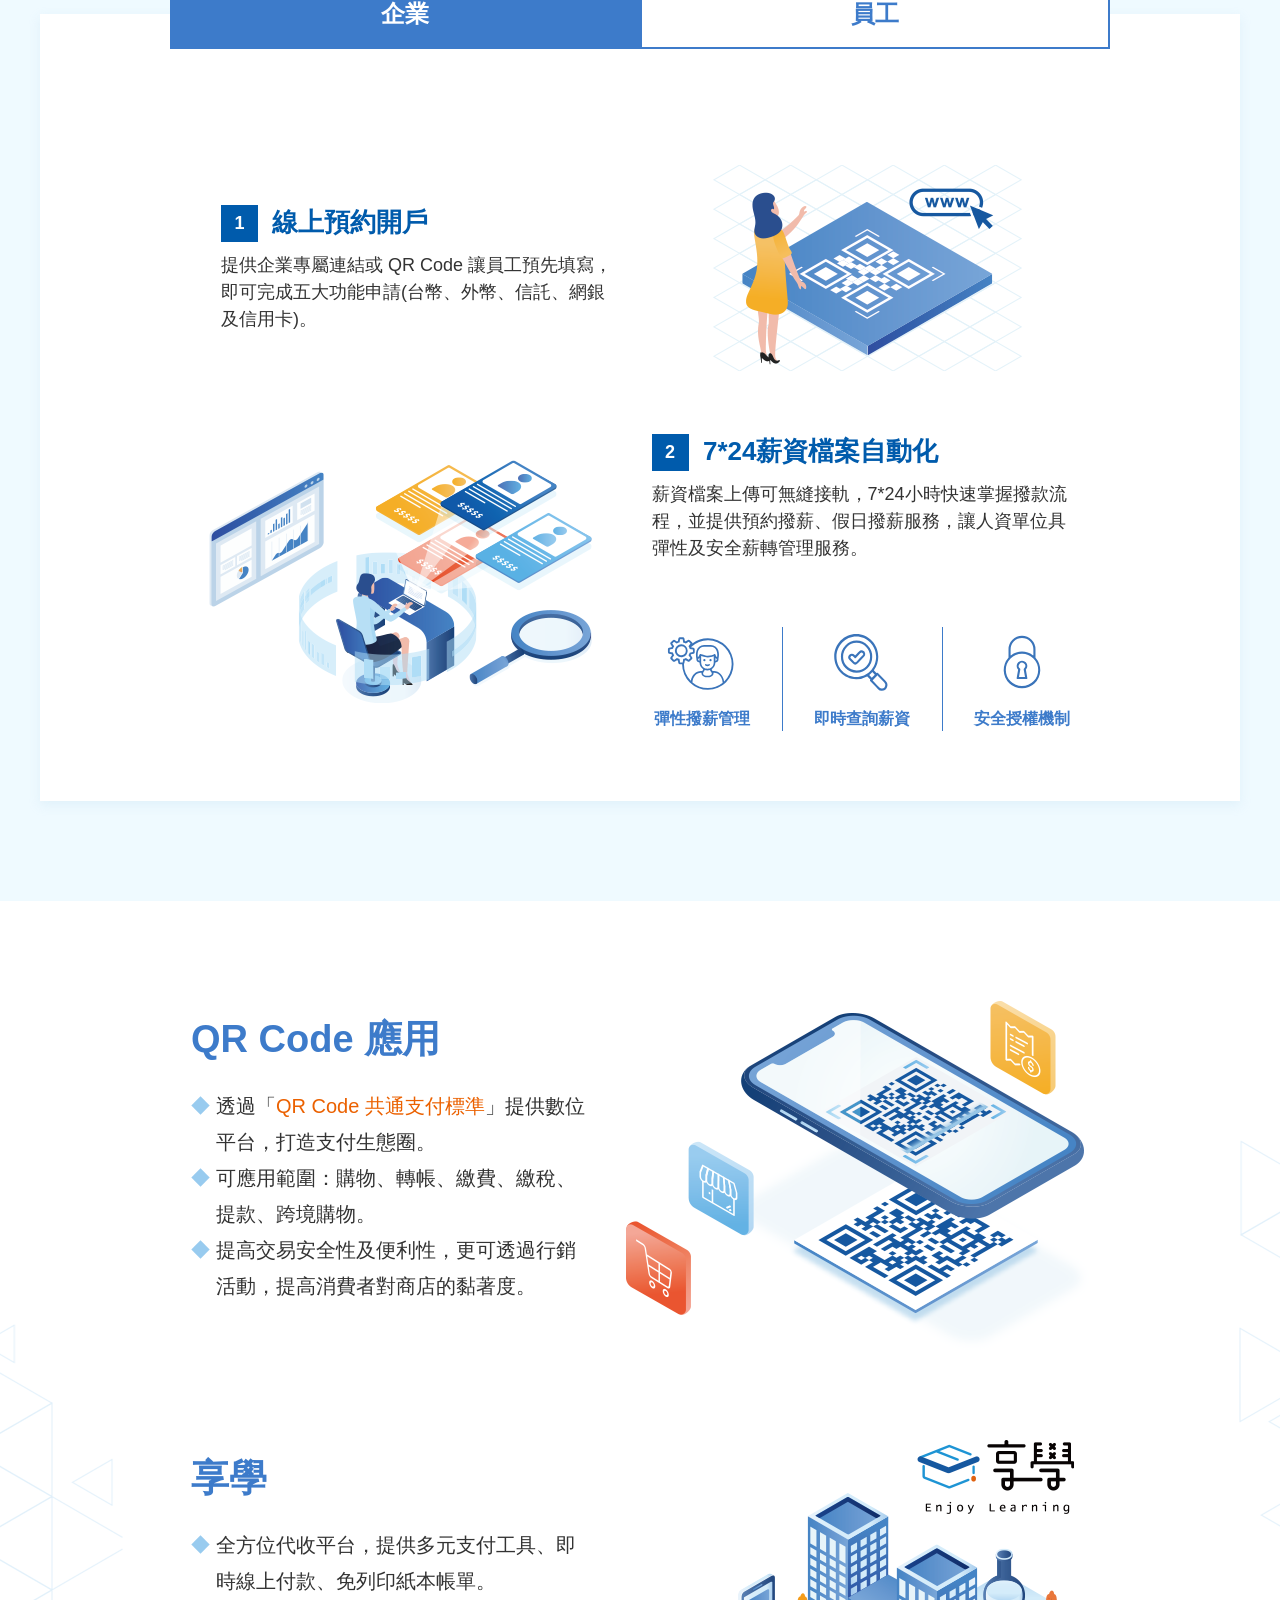
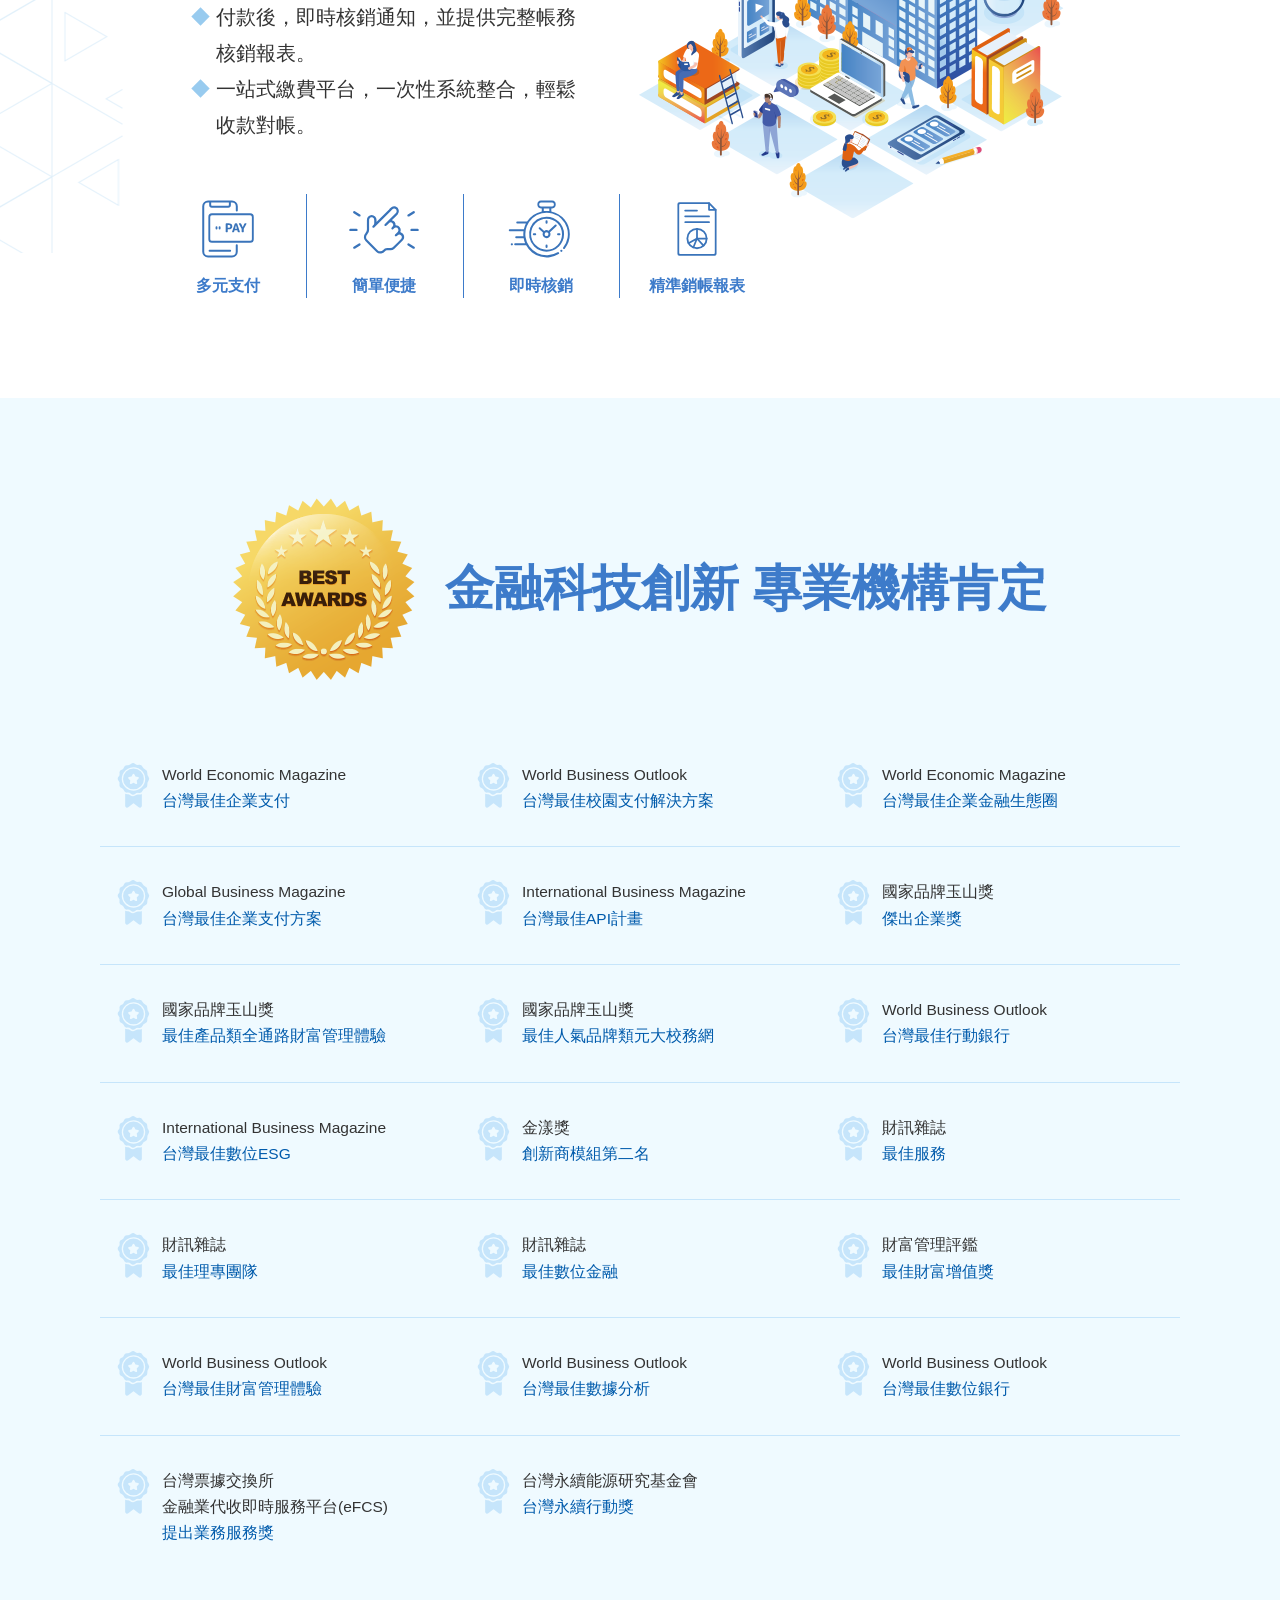
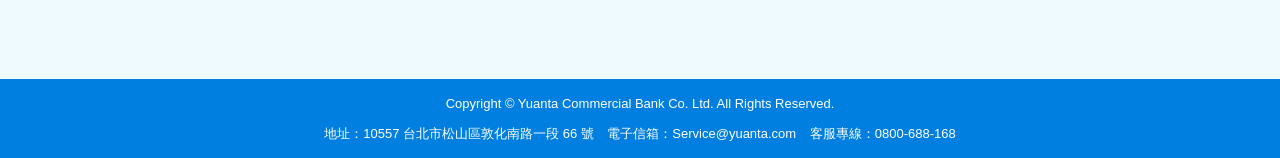
==== commit 8971793d: "business 0725" ====
--- a/business/index.html
+++ b/business/index.html
@@ -27,8 +27,6 @@
     <link rel="stylesheet" href="./asset/css/normalize.min.css">
     <link rel="stylesheet" href="./asset/vendor/aos/aos.css">
     <link rel="stylesheet" href="./asset/css/main.min.css">
-    <link rel="preconnect" href="https://fonts.gstatic.com">
-    <link href="https://fonts.googleapis.com/css2?family=Noto+Sans+TC:wght@400;500;700&family=Roboto:wght@400;500;700&display=swap" rel="stylesheet">
     
 
     <meta name="theme-color" content="#fafafa">
@@ -98,7 +96,7 @@
             <p>Professional and Innovation.</p>
         </div>
         <a href="https://b2bank.yuantabank.com.tw/B2C/" target="_blank" class="banner-btn login" data-aos="fade">
-            <span>登入企業網銀</span>
+            <span>立即登入</span>
             <img src="./asset/images/icon/arrow.svg" alt="">
         </a>
     </div>
@@ -226,7 +224,7 @@
                             <div class="numInfo">
                                 <div class="numInfo-title">
                                     <span class="num">2</span>
-                                    <span><b class="-en">7*24</b>薪資檔案自動化</span>
+                                    <span>7*24薪資檔案自動化</span>
                                 </div>
                                 <div class="numInfo-content">
                                     薪資檔案上傳可無縫接軌，7*24小時快速掌握撥款流程，並提供預約撥薪、假日撥薪服務，讓人資單位具彈性及安全薪轉管理服務。
@@ -373,7 +371,7 @@
                                 <div class="iconInfo-pic">
                                     <img src="./asset/images/icon/scanning.svg" alt="">
                                 </div>
-                                <div class="iconInfo-text"><b class="-en">QR Code</b>繳費消費</div>
+                                <div class="iconInfo-text">QR Code繳費消費</div>
                             </div>
                         </div>
                         <div class="iconGrid-item">
@@ -395,7 +393,7 @@
                 <div class="grid-item -text" data-aos="fade-right">
                     <div class="textInfo">
                         <div class="textInfo-title">
-                            <div class="title -sub"><b class="-en">QR Code</b> 應用</div>
+                            <div class="title -sub">QR Code 應用</div>
                         </div>
                         <div class="textInfo-content">
                             <ul class="-cube">
--- a/business/asset/css/main.min.css
+++ b/business/asset/css/main.min.css
@@ -1 +1 @@
-body,html{font-family:Arial,"Noto Sans TC",sans-serif,"Microsoft JhengHei",Helvetica;font-size:16px;line-height:1.5;color:#333}a,button{outline:0}::-moz-selection{background:#b3d4fc;text-shadow:none}::selection{background:#b3d4fc;text-shadow:none}hr{display:block;height:1px;border:0;border-top:1px solid #ccc;margin:1em 0;padding:0}audio,canvas,iframe,img,svg,video{vertical-align:middle}fieldset{border:0;margin:0;padding:0}textarea{resize:vertical}.browserupgrade{position:absolute;top:0;display:block;width:100%;margin:.2em 0;background:#ccc;padding:.2em 0}body,html{height:100%}@media only screen and (max-width:767px){body.is-menuOpen,html.is-menuOpen{overflow:hidden}}.container{min-height:100%;overflow:hidden}.header{position:fixed;top:0;left:0;box-sizing:border-box;display:flex;align-items:center;width:100%;padding:20px;background-image:url(../images/background/header.png);background-repeat:no-repeat;background-position:center right;background-color:#fff;z-index:100}.header .yuantaplusLogo{width:130px;height:39px;background-image:url(../images/logo/yuantaplus.svg);background-repeat:no-repeat}@media only screen and (max-width:1023px){.header{padding:16px}.header .yuantaplusLogo{width:120px;height:36px}}@media only screen and (max-width:767px){.header{justify-content:space-between}.header .yuantaplusLogo{display:none}}.logo{display:inline-block;width:308px}.logo img{width:100%}@media only screen and (max-width:1023px){.logo{width:280px}}@media only screen and (max-width:767px){.logo{width:203px}}.menu{flex:1;margin:0 55px}.menu-burger{display:none}@media only screen and (max-width:1023px){.menu{margin:0 35px}}@media only screen and (max-width:767px){.menu{flex:0 0 auto;margin:0 10px}.menu-burger{display:block}.menu-nav{position:fixed;top:59.5px;left:100%;width:100%;height:calc(100% - 59.5px);transition:.3s}.is-menuOpen .menu-nav{left:0}}.burger{padding:8px 0;cursor:pointer}.burger-line{width:28px;height:4px;background-color:#005bac;transition:.3s}.burger-line:first-child{transform:translateY(-5px)}.burger-line:last-child{transform:translateY(5px)}.is-menuOpen .burger-line:first-child{transform:translateY(4px) rotate(45deg)}.is-menuOpen .burger-line:nth-child(2){opacity:0}.is-menuOpen .burger-line:last-child{transform:translateY(-4px) rotate(-45deg)}.nav{display:flex;justify-content:flex-end}.nav a{font-size:20px;font-weight:500;color:#333;text-decoration:none}.nav a+a{margin-left:55px}@media only screen and (min-width:1024px){.nav a:hover{color:#005bac}}@media only screen and (max-width:1023px){.nav a{font-size:16px}.nav a+a{margin-left:35px}}@media only screen and (max-width:767px){.nav{box-sizing:border-box;display:block;height:100%;padding:50px;background-color:#effaff}.nav a{display:block;padding:14px;font-size:18px;text-align:center}.nav a+a{margin-left:0;border-top:1px solid #333}}.main{margin-top:80px}@media only screen and (max-width:1023px){.main{margin-top:59.5px}}.footer{box-sizing:border-box;padding:10px 12px;font-size:13px;font-weight:300;line-height:2.3;text-align:center;color:#fff;background-color:#007fe0}.footer-wrap span+span{margin-left:10px}@media only screen and (max-width:767px){.footer{padding:10px 20px;font-size:12px;line-height:1.6;text-align:left}.footer-wrap{margin-top:10px}.footer-wrap span{display:block}.footer-wrap span+span{margin-left:0}}.gotop{position:fixed;bottom:36px;right:36px;width:63px;height:63px;display:none;border-radius:50%;z-index:50}@media only screen and (max-width:767px){.gotop{width:45px;height:45px;bottom:20px;right:20px}}.anchor{background-color:#fff;height:70px}.anchor-wrap{display:flex;justify-content:center;overflow:hidden}.anchor-wrap.-fixed{position:fixed;top:79px;left:0;width:100%;z-index:99;border-top:1px solid #ddd;box-shadow:0 2px 4px 0 rgba(198,210,216,.3);background-color:#fff}.anchor-btn{flex:0 1 225px;position:relative;padding:20px 0;font-size:20px;font-weight:500;text-align:center;color:#005bac;text-decoration:none;transition:.3s}.anchor-btn span{position:relative;display:inline-block;width:100%;z-index:1}.anchor-btn::after{content:'';position:absolute;bottom:-5px;left:-1px;width:calc(100% + 2px);height:5px;background-color:#005bac;pointer-events:none;transition:.3s}.anchor-btn+.anchor-btn span{border-left:1px solid #005bac}.anchor-btn.-active::after{bottom:0}@media only screen and (min-width:1024px){.anchor-btn:hover{color:#fff}.anchor-btn:hover::after{bottom:0;height:70px}}@media only screen and (max-width:1023px){.anchor{height:59px}.anchor-wrap.-fixed{top:68px}.anchor-btn{flex:1;padding:16px 0;font-size:18px}}@media only screen and (max-width:767px){.anchor{height:48px}.anchor-wrap.-fixed{top:60px}.anchor-btn{padding:12px 0;font-size:16px}.anchor-btn::after{bottom:-3px;height:3px}}.banner{position:relative;height:500px;background-image:url(../images/banner/bg.jpg);background-size:1920px;background-repeat:no-repeat;background-position:center;overflow:hidden}.banner-wrap{box-sizing:border-box;display:flex;flex-direction:column;justify-content:center;align-items:flex-start;max-width:1160px;height:100%;margin:0 auto;padding:0 30px;color:#fff}.banner-logo img{width:158px}.banner-title{margin-bottom:30px;font-size:67px;font-weight:500}.banner-text{margin-bottom:50px;font-size:22px}.banner-text p{margin-top:10px;font-size:17px}.banner-btn{display:inline-block;padding:12px 25px 12px 45px;text-decoration:none;background-color:#fff}.banner-btn span{display:inline-block;vertical-align:middle;font-size:18px;color:#005bac;letter-spacing:3.5px}.banner-btn img{width:20px;margin-left:3px;transition:.3s}@media only screen and (min-width:1024px){.banner-btn:hover img{transform:translateX(10px)}}@media only screen and (max-width:1023px){.banner{height:400px;background-size:1540px}.banner-logo img{width:107px}.banner-title{margin-bottom:22px;font-size:45px}.banner-text{margin-bottom:24px;font-size:16px}.banner-text p{margin-top:5px;font-size:13px}.banner-btn{padding:12px 25px 12px 40px}}@media only screen and (max-width:767px){.banner{position:relative;height:143vw;background-image:url(../images/banner/bg-mb.jpg);background-size:cover}.banner-wrap{position:absolute;top:50vw;left:50%;transform:translateX(-50%);width:225px;height:calc(100% - 50vw);padding:0}.banner-title{margin-bottom:4vw}.banner-text{margin-bottom:8vw}.banner-text p{margin-top:1vw}}.action{display:flex;justify-content:center}.action-item{flex:0 1 350px;max-width:350px}.action-item+.action-item{margin-left:37px}@media only screen and (max-width:767px){.action{display:block}.action-item{max-width:210px;margin:auto}.action-item+.action-item{margin-top:20px;margin-left:auto}}.btn{position:relative;display:block;border-radius:44px;cursor:pointer}.btn:hover img{transform:translateY(8px)}@media only screen and (max-width:767px){.btn:hover img{transform:none}}.block{padding:100px 0;background-color:#effaff}.block-wrap{position:relative;box-sizing:border-box;max-width:1260px;margin:0 auto;padding:0 30px}.block-wrap+.block-wrap{margin-top:90px}.block.-wt{position:relative;background-color:#fff}.block.-wt::after,.block.-wt::before{content:'';position:absolute;width:325px;height:657px;background-image:url(../images/background/block.png);background-repeat:no-repeat}.block.-wt::before{top:80px;left:50%;transform:translateX(-50%) translateX(750px)}.block.-wt::after{bottom:145px;left:50%;transform:translateX(-50%) translateX(-680px)}@media only screen and (max-width:1023px){.block{padding:80px 0}.block-wrap+.block-wrap{margin-top:70px}}@media only screen and (max-width:767px){.block{padding:60px 0}.block-wrap+.block-wrap{margin-top:60px}}.grid{display:flex;justify-content:center;align-items:center}.grid+.grid{margin-top:60px}.grid-item{flex:0 1 auto}.grid-item img{max-width:100%}.grid-item.-text{flex:0 1 395px}.grid-item.-text.has-icons{flex:0 0 420px}.grid-item+.grid-item{margin-left:40px}.grid.-tab .grid-item+.grid-item{margin-left:60px}.grid.-top{align-items:flex-start}.grid.-top .grid-item.-text{padding-top:10px}@media only screen and (max-width:1023px){.grid{align-items:flex-start}.grid-item+.grid-item{margin-left:25px}.grid-item.-text{padding-top:10px}.grid-item.-text.has-icons{flex:0 1 455px}.grid.-tab .grid-item+.grid-item{margin-left:30px}}@media only screen and (max-width:767px){.grid{flex-direction:column;align-items:center}.grid+.grid{margin-top:40px}.grid-item{flex:0 0 auto;order:2}.grid-item img{width:100%;max-width:255px}.grid-item+.grid-item{margin-left:0;margin-top:25px}.grid-item.-text{flex:0 0 auto;padding-top:0;order:1}.grid-item.-text.has-icons{flex:0 0 auto}.grid.-tab .grid-item.-text{margin-bottom:20px}.grid.-tab .grid-item+.grid-item{margin-left:0;margin-top:0}.grid.-top{align-items:center}.grid.-top .grid-item.-text{padding-top:0}}.iconGrid{display:flex;justify-content:center;margin:0 -30px}.iconGrid-item{flex:1}.iconGrid.-card{flex-wrap:wrap;margin:-20px}.iconGrid.-card .iconGrid-item{flex:0 0 auto;margin:20px}.iconGrid.-business{padding-top:65px}.iconGrid.-employee{margin:0 -10px;padding-top:45px}.iconGrid.-employee .iconGrid-item{flex:0 1 170px}.iconGrid.-enjoyLearning{max-width:625px;margin:0 -30px 0 -40px}@media only screen and (max-width:1023px){.iconGrid{margin:0 -10px}.iconGrid.-card{margin:-13px}.iconGrid.-card .iconGrid-item{flex:0 0 120px;margin:13px}.iconGrid.-business{padding-top:25px}.iconGrid.-employee{margin:0 -30px 0 -20px;padding-top:35px}.iconGrid.-enjoyLearning{max-width:450px;margin:0 -10px 0 -20px}}@media only screen and (max-width:767px){.iconGrid{display:block;max-width:240px;margin:0 auto}.iconGrid.-card{margin:0 auto}.iconGrid.-card .iconGrid-item{margin:0}.iconGrid.-card .iconGrid-item+.iconGrid-item{margin-top:25px}.iconGrid.-business{padding-top:15px}.iconGrid.-employee{margin:0 auto;padding-top:30px}.iconGrid.-enjoyLearning{max-width:240px;margin:0 auto}}.enjoyLearning{max-width:900px;margin:-25px auto 0}@media only screen and (max-width:1023px){.enjoyLearning{margin:-15px auto 0}}@media only screen and (max-width:767px){.enjoyLearning{margin:25px auto 0}}.award{text-align:center}.award-head{display:flex;justify-content:center;align-items:center;margin-bottom:50px}.award-icon{margin-right:30px}.award-btn{display:none;margin-top:25px;padding:12px 25px;text-decoration:none;background-color:#3d7bca}.award-btn span{display:inline-block;vertical-align:middle;font-size:16px;color:#fff;letter-spacing:3.5px}.award-btn img{width:18px;margin-left:3px;transition:.3s}@media only screen and (max-width:1023px){.award-head{margin-bottom:20px}.award-icon{margin-right:20px}.award-icon img{width:140px}}@media only screen and (max-width:767px){.award-icon{margin-right:10px}.award-icon img{width:88px}.award-title{flex:0 0 auto;padding-top:6px}.award-btn{display:inline-block}.award.is-open .award-btn{display:none}}.awardGrid{display:flex;flex-wrap:wrap;max-width:1080px;margin:0 auto}.awardGrid-item{box-sizing:border-box;flex:0 0 33.33%;padding:32px 10px;border-top:1px solid #c6e5fb}.awardGrid-item:nth-child(-n+3){border-top:none}@media only screen and (max-width:1023px){.awardGrid-item{flex:0 0 50%;padding:25px}.awardGrid-item:nth-child(-n+3){border-top:1px solid #c6e5fb}.awardGrid-item:nth-child(-n+2){border-top:none}}@media only screen and (max-width:767px){.awardGrid{display:block;max-width:300px;margin:0 auto}.awardGrid-item{padding:20px}.awardGrid-item:nth-child(-n+2){border-top:1px solid #c6e5fb}.awardGrid-item:first-child{border-top:none}.awardGrid-item.-more{display:none}.is-open .awardGrid-item.-more{display:block}}.card-collapse{position:relative;width:32px;height:32px;margin:0 auto;transform:translateY(-50%) translateY(-2.5px);border-radius:50%;background-color:#3d7bca;cursor:pointer;z-index:1}.card-collapse::before{content:'';position:absolute;top:50%;left:50%;transform:translate(-50%,-50%);width:14px;height:2px;color:#fff;background-color:#fff}.card-collapse::after{content:'';position:absolute;top:50%;left:50%;transform:translate(-50%,-50%);width:2px;height:14px;color:#fff;background-color:#fff}.card-list{display:none;font-size:15px;line-height:1.6}.card-list.-chart{padding-left:30px}.card.-simple .card-collapse{margin:15px auto;transform:none}.card.is-open .card-collapse::after{content:none}@media only screen and (max-width:1023px){.card-collapse{width:26px;height:26px}.card-collapse::before{width:10px}.card-collapse::after{height:10px}.card-list{font-size:14px}.card-list.-chart{padding-left:20px}}@media only screen and (max-width:767px){.card{text-align:center}.card-collapse{width:24px;height:24px;margin-bottom:-24px;transition:.3s}.card-collapse::before{width:9px}.card-collapse::after{height:9px}.card.is-open .card-collapse{margin-bottom:0}.card-list{font-size:13px}.card.-simple{position:relative}.card.-simple .card-collapse{position:absolute;top:13px;right:10px;margin:0}.card.-simple .card-list{padding:15px 20px}}ul{margin:0;padding-left:10px}ul>li{position:relative;list-style:none}ul>li::before{content:'';position:absolute;top:9px;left:-10px;width:6px;height:6px;border-radius:50%;background-color:#333}ul.-cube{padding-left:25px}ul.-cube>li::before{content:'';top:11px;left:-22px;width:13px;height:13px;border-radius:0;background-color:#98cbef;transform:rotate(45deg)}@media only screen and (max-width:1023px){ul>li::before{top:8px}ul.-cube{padding-left:20px}ul.-cube>li::before{top:9px;left:-18px;width:10px;height:10px}}@media only screen and (max-width:767px){ul{display:inline-block;text-align:left}ul>li::before{top:7px;width:5px;height:5px}.-simple ul{display:block}ul.-cube{display:block;padding-left:18px}ul.-cube>li::before{top:8px;left:-16px;width:8px;height:8px}}.tab-title{margin-bottom:20px;font-size:31px;font-weight:500;text-align:center;color:#eb6100}.tab-nav{display:flex;max-width:940px;margin:0 auto;padding:0 30px}.tab-btn{flex:1;padding:15px;border:2px solid #3d7bca;background-color:#fff;font-size:24px;font-weight:500;color:#3d7bca;text-align:center;text-decoration:none}.tab-btn.-active{color:#fff;background-color:#3d7bca}.tab-content{display:none;margin-top:-35px;padding:150px 30px 70px;box-shadow:0 4px 10px 0 rgba(220,239,249,.8);background-color:#fff}.tab-content.-active{display:block}@media only screen and (max-width:1023px){.tab-nav{max-width:560px;padding:0 30px}.tab-btn{padding:10px;font-size:20px}.tab-content{margin-top:-27px;padding:110px 30px 50px}}@media only screen and (max-width:767px){.tab-title{margin-bottom:12px;font-size:20px}.tab-nav{max-width:560px;padding:0}.tab-btn{padding:8px;font-size:16px;border:1px solid #3d7bca}.tab-content{margin-top:0;padding:45px 30px 30px}}h1,h2,h3,h4,h5,h6{margin:0;font-size:1em}p{margin:0}b{font-weight:500}b.-en{font-weight:700}.stress{color:#eb6100}.title{font-size:49px;font-weight:500;color:#3d7bca}.title.-sub{font-size:38px}@media only screen and (max-width:1023px){.title{font-size:36px}}@media only screen and (max-width:767px){.title{font-size:28px;text-align:center}.title.-sub{font-size:28px}}.textInfo-title{margin-bottom:20px}.textInfo-content{font-size:20px;line-height:1.8}@media only screen and (max-width:1023px){.textInfo-title{margin-bottom:15px}.textInfo-content{font-size:16px}}@media only screen and (max-width:767px){.textInfo-title{margin-bottom:10px}.textInfo-content{font-size:15px}}.iconInfo{position:relative;text-align:center;padding:0 30px}.iconInfo::before{content:'';position:absolute;top:0;left:0;width:1px;height:104px;background-color:#3d7bca}.iconInfo.-first::before{content:none}.iconInfo-pic{margin-bottom:10px}.iconInfo-pic img{width:70px}.iconInfo-text{font-weight:500;color:#3d7bca}.iconInfo.-card{box-sizing:border-box;width:170px;padding:40px 25px 30px;box-shadow:0 4px 10px 0 rgba(220,239,249,.8);border-bottom:5px solid #3d7bca;background-color:#fff}.iconInfo.-card::before{content:none}.iconInfo.-card .iconInfo-pic{margin-bottom:20px}.iconInfo.-card .iconInfo-pic img{width:80px}.iconInfo.-card .iconInfo-text{font-size:18px;color:#333}.iconInfo.-card .iconInfo-text.-og{color:#eb6100}.-employee .iconInfo{padding:0 5px}@media only screen and (max-width:1279px){.iconInfo.-card{width:154px;padding:35px 20px 25px}}@media only screen and (max-width:1023px){.iconInfo{padding:0 10px}.iconInfo::before{height:82px}.iconInfo-pic img{width:50px}.iconInfo-text{font-size:15px}.iconInfo.-card{width:120px;padding:30px 10px 20px}.iconInfo.-card .iconInfo-pic{margin-bottom:10px}.iconInfo.-card .iconInfo-pic img{width:60px}.iconInfo.-card .iconInfo-text{font-size:16px}}@media only screen and (max-width:767px){.iconInfo{display:flex;align-items:center;padding:10px 40px;text-align:left}.iconInfo::before{top:auto;bottom:0;width:100%;height:1px}.iconInfo.-first::before{content:''}.iconInfo.-last::before{content:none}.iconInfo-pic{flex:0 0 auto;margin-bottom:0;margin-right:15px}.iconInfo-pic img{width:30px}.iconInfo-text{flex:1}.iconInfo.-card{width:100%;padding:13px 35px 13px 30px;border-bottom:4px solid #3d7bca}.iconInfo.-card .iconInfo-pic{margin-bottom:0;margin-right:20px}.iconInfo.-card .iconInfo-pic img{width:50px}.iconInfo.-card .iconInfo-text{font-size:17px}.-employee .iconInfo{padding:10px 40px 10px 20px}.-enjoyLearning .iconInfo{padding:10px 50px}}.numInfo-title{margin-bottom:10px}.numInfo-title span{display:inline-block;vertical-align:middle;font-size:26px;font-weight:500;color:#005bac}.numInfo-title .num{width:37px;margin-top:2px;margin-right:10px;font-size:18px;line-height:37px;text-align:center;color:#fff;background-color:#005bac}.numInfo-content{font-size:18px}@media only screen and (max-width:1023px){.numInfo-content{font-size:16px}}@media only screen and (max-width:767px){.numInfo-title span{font-size:17px}.numInfo-title .num{width:26px;margin-top:0;margin-right:5px;font-size:15px;line-height:26px}.numInfo-content{font-size:15px}}.medal{display:flex;text-align:left}.medal-pic{flex:0 0 auto;margin-right:5px}.medal-pic img{width:47px}.medal-content{flex:1;font-size:15.5px;line-height:1.7}.medal-content p{color:#005bac}@media only screen and (max-width:767px){.medal-pic img{width:42px}.medal-content{font-size:14px;line-height:1.6}}@media only screen and (min-width:1024px){.mobileOnly{display:none}}@media only screen and (max-width:1023px){.desktopOnly{display:none!important}}@media only screen and (min-width:768px){.mobileDownOnly{display:none}}@media only screen and (max-width:767px){.padUpOnly{display:none}}.hidden{display:none}+body,html{font-family:Arial,"Microsoft JhengHei",sans-serif,Helvetica;font-size:16px;line-height:1.5;color:#333}a,button{outline:0}::-moz-selection{background:#b3d4fc;text-shadow:none}::selection{background:#b3d4fc;text-shadow:none}hr{display:block;height:1px;border:0;border-top:1px solid #ccc;margin:1em 0;padding:0}audio,canvas,iframe,img,svg,video{vertical-align:middle}fieldset{border:0;margin:0;padding:0}textarea{resize:vertical}.browserupgrade{position:absolute;top:0;display:block;width:100%;margin:.2em 0;background:#ccc;padding:.2em 0}body,html{height:100%}@media only screen and (max-width:767px){body.is-menuOpen,html.is-menuOpen{overflow:hidden}}.container{min-height:100%;overflow:hidden}.header{position:fixed;top:0;left:0;box-sizing:border-box;display:flex;align-items:center;width:100%;padding:20px;background-image:url(../images/background/header.png);background-repeat:no-repeat;background-position:center right;background-color:#fff;z-index:100}.header .yuantaplusLogo{width:130px;height:39px;background-image:url(../images/logo/yuantaplus.svg);background-repeat:no-repeat}@media only screen and (max-width:1023px){.header{padding:16px}.header .yuantaplusLogo{width:120px;height:36px}}@media only screen and (max-width:767px){.header{justify-content:space-between}.header .yuantaplusLogo{display:none}}.logo{display:inline-block;width:308px}.logo img{width:100%}@media only screen and (max-width:1023px){.logo{width:280px}}@media only screen and (max-width:767px){.logo{width:203px}}.menu{flex:1;margin:0 55px}.menu-burger{display:none}@media only screen and (max-width:1023px){.menu{margin:0 35px}}@media only screen and (max-width:767px){.menu{flex:0 0 auto;margin:0 10px}.menu-burger{display:block}.menu-nav{position:fixed;top:59.5px;left:100%;width:100%;height:calc(100% - 59.5px);transition:.3s}.is-menuOpen .menu-nav{left:0}}.burger{padding:8px 0;cursor:pointer}.burger-line{width:28px;height:4px;background-color:#005bac;transition:.3s}.burger-line:first-child{transform:translateY(-5px)}.burger-line:last-child{transform:translateY(5px)}.is-menuOpen .burger-line:first-child{transform:translateY(4px) rotate(45deg)}.is-menuOpen .burger-line:nth-child(2){opacity:0}.is-menuOpen .burger-line:last-child{transform:translateY(-4px) rotate(-45deg)}.nav{display:flex;justify-content:flex-end}.nav a{font-size:20px;font-weight:700;color:#333;text-decoration:none}.nav a+a{margin-left:55px}@media only screen and (min-width:1024px){.nav a:hover{color:#005bac}}@media only screen and (max-width:1023px){.nav a{font-size:16px}.nav a+a{margin-left:35px}}@media only screen and (max-width:767px){.nav{box-sizing:border-box;display:block;height:100%;padding:50px;background-color:#effaff}.nav a{display:block;padding:14px;font-size:18px;text-align:center}.nav a+a{margin-left:0;border-top:1px solid #333}}.main{margin-top:80px}@media only screen and (max-width:1023px){.main{margin-top:59.5px}}.footer{box-sizing:border-box;padding:10px 12px;font-size:13px;font-weight:300;line-height:2.3;text-align:center;color:#fff;background-color:#007fe0}.footer-wrap span+span{margin-left:10px}@media only screen and (max-width:767px){.footer{padding:10px 20px;font-size:12px;line-height:1.6;text-align:left}.footer-wrap{margin-top:10px}.footer-wrap span{display:block}.footer-wrap span+span{margin-left:0}}.gotop{position:fixed;bottom:36px;right:36px;width:63px;height:63px;display:none;border-radius:50%;z-index:50}@media only screen and (max-width:767px){.gotop{width:45px;height:45px;bottom:20px;right:20px}}.anchor{background-color:#fff;height:70px}.anchor-wrap{display:flex;justify-content:center;overflow:hidden}.anchor-wrap.-fixed{position:fixed;top:79px;left:0;width:100%;z-index:99;border-top:1px solid #ddd;box-shadow:0 2px 4px 0 rgba(198,210,216,.3);background-color:#fff}.anchor-btn{flex:0 1 225px;position:relative;padding:20px 0;font-size:20px;font-weight:700;text-align:center;color:#005bac;text-decoration:none;transition:.3s}.anchor-btn span{position:relative;display:inline-block;width:100%;z-index:1}.anchor-btn::after{content:'';position:absolute;bottom:-5px;left:-1px;width:calc(100% + 2px);height:5px;background-color:#005bac;pointer-events:none;transition:.3s}.anchor-btn+.anchor-btn span{border-left:1px solid #005bac}.anchor-btn.-active::after{bottom:0}@media only screen and (min-width:1024px){.anchor-btn:hover{color:#fff}.anchor-btn:hover::after{bottom:0;height:70px}}@media only screen and (max-width:1023px){.anchor{height:59px}.anchor-wrap.-fixed{top:68px}.anchor-btn{flex:1;padding:16px 0;font-size:18px}}@media only screen and (max-width:767px){.anchor{height:48px}.anchor-wrap.-fixed{top:60px}.anchor-btn{padding:12px 0;font-size:16px}.anchor-btn::after{bottom:-3px;height:3px}}.banner{position:relative;height:500px;background-image:url(../images/banner/bg.jpg);background-size:1920px;background-repeat:no-repeat;background-position:center;overflow:hidden}.banner-wrap{box-sizing:border-box;display:flex;flex-direction:column;justify-content:center;align-items:flex-start;max-width:1160px;height:100%;margin:0 auto;padding:0 30px;color:#fff}.banner-logo img{width:158px}.banner-title{margin-bottom:30px;font-size:67px;font-weight:700}.banner-text{margin-bottom:50px;font-size:22px}.banner-text p{margin-top:10px;font-size:17px}.banner-btn{box-sizing:border-box;display:inline-block;width:226px;padding:12px 25px 12px 45px;text-align:center;text-decoration:none;background-color:#fff}.banner-btn span{display:inline-block;vertical-align:middle;font-size:18px;color:#005bac;letter-spacing:3.5px}.banner-btn img{width:20px;margin-left:3px;transition:.3s}@media only screen and (min-width:1024px){.banner-btn:hover img{transform:translateX(10px)}}@media only screen and (max-width:1023px){.banner{height:400px;background-size:1540px}.banner-logo img{width:107px}.banner-title{margin-bottom:22px;font-size:45px}.banner-text{margin-bottom:24px;font-size:16px}.banner-text p{margin-top:5px;font-size:13px}.banner-btn{width:221px;padding:12px 25px 12px 40px}}@media only screen and (max-width:767px){.banner{position:relative;height:143vw;background-image:url(../images/banner/bg-mb.jpg);background-size:cover}.banner-wrap{position:absolute;top:50vw;left:50%;transform:translateX(-50%);width:225px;height:calc(100% - 50vw);padding:0}.banner-title{margin-bottom:4vw}.banner-text{margin-bottom:8vw}.banner-text p{margin-top:1vw}}.action{display:flex;justify-content:center}.action-item{flex:0 1 350px;max-width:350px}.action-item+.action-item{margin-left:37px}@media only screen and (max-width:767px){.action{display:block}.action-item{max-width:210px;margin:auto}.action-item+.action-item{margin-top:20px;margin-left:auto}}.btn{position:relative;display:block;border-radius:44px;cursor:pointer}.btn:hover img{transform:translateY(8px)}@media only screen and (max-width:767px){.btn:hover img{transform:none}}.block{padding:100px 0;background-color:#effaff}.block-wrap{position:relative;box-sizing:border-box;max-width:1260px;margin:0 auto;padding:0 30px}.block-wrap+.block-wrap{margin-top:90px}.block.-wt{position:relative;background-color:#fff}.block.-wt::after,.block.-wt::before{content:'';position:absolute;width:325px;height:657px;background-image:url(../images/background/block.png);background-repeat:no-repeat}.block.-wt::before{top:80px;left:50%;transform:translateX(-50%) translateX(750px)}.block.-wt::after{bottom:145px;left:50%;transform:translateX(-50%) translateX(-680px)}@media only screen and (max-width:1023px){.block{padding:80px 0}.block-wrap+.block-wrap{margin-top:70px}}@media only screen and (max-width:767px){.block{padding:60px 0}.block-wrap+.block-wrap{margin-top:60px}}.grid{display:flex;justify-content:center;align-items:center}.grid+.grid{margin-top:60px}.grid-item{flex:0 1 auto}.grid-item img{max-width:100%}.grid-item.-text{flex:0 1 395px}.grid-item.-text.has-icons{flex:0 0 420px}.grid-item+.grid-item{margin-left:40px}.grid.-tab .grid-item+.grid-item{margin-left:60px}.grid.-top{align-items:flex-start}.grid.-top .grid-item.-text{padding-top:10px}@media only screen and (max-width:1023px){.grid{align-items:flex-start}.grid-item+.grid-item{margin-left:25px}.grid-item.-text{padding-top:10px}.grid-item.-text.has-icons{flex:0 1 455px}.grid.-tab .grid-item+.grid-item{margin-left:30px}}@media only screen and (max-width:767px){.grid{flex-direction:column;align-items:center}.grid+.grid{margin-top:40px}.grid-item{flex:0 0 auto;order:2}.grid-item img{width:100%;max-width:255px}.grid-item+.grid-item{margin-left:0;margin-top:25px}.grid-item.-text{flex:0 0 auto;padding-top:0;order:1}.grid-item.-text.has-icons{flex:0 0 auto}.grid.-tab .grid-item.-text{margin-bottom:20px}.grid.-tab .grid-item+.grid-item{margin-left:0;margin-top:0}.grid.-top{align-items:center}.grid.-top .grid-item.-text{padding-top:0}}.iconGrid{display:flex;justify-content:center;margin:0 -30px}.iconGrid-item{flex:1}.iconGrid.-card{flex-wrap:wrap;margin:-20px}.iconGrid.-card .iconGrid-item{flex:0 0 auto;margin:20px}.iconGrid.-business{padding-top:65px}.iconGrid.-employee{margin:0 -10px;padding-top:45px}.iconGrid.-employee .iconGrid-item{flex:0 1 170px}.iconGrid.-enjoyLearning{max-width:625px;margin:0 -30px 0 -40px}@media only screen and (max-width:1023px){.iconGrid{margin:0 -10px}.iconGrid.-card{margin:-13px}.iconGrid.-card .iconGrid-item{flex:0 0 120px;margin:13px}.iconGrid.-business{padding-top:25px}.iconGrid.-employee{margin:0 -30px 0 -20px;padding-top:35px}.iconGrid.-enjoyLearning{max-width:450px;margin:0 -10px 0 -20px}}@media only screen and (max-width:767px){.iconGrid{display:block;max-width:240px;margin:0 auto}.iconGrid.-card{margin:0 auto}.iconGrid.-card .iconGrid-item{margin:0}.iconGrid.-card .iconGrid-item+.iconGrid-item{margin-top:25px}.iconGrid.-business{padding-top:15px}.iconGrid.-employee{margin:0 auto;padding-top:30px}.iconGrid.-enjoyLearning{max-width:240px;margin:0 auto}}.enjoyLearning{max-width:900px;margin:-25px auto 0}@media only screen and (max-width:1023px){.enjoyLearning{margin:-15px auto 0}}@media only screen and (max-width:767px){.enjoyLearning{margin:25px auto 0}}.award{text-align:center}.award-head{display:flex;justify-content:center;align-items:center;margin-bottom:50px}.award-icon{margin-right:30px}.award-btn{display:none;margin-top:25px;padding:12px 25px;text-decoration:none;background-color:#3d7bca}.award-btn span{display:inline-block;vertical-align:middle;font-size:16px;color:#fff;letter-spacing:3.5px}.award-btn img{width:18px;margin-left:3px;transition:.3s}@media only screen and (max-width:1023px){.award-head{margin-bottom:20px}.award-icon{margin-right:20px}.award-icon img{width:140px}}@media only screen and (max-width:767px){.award-icon{margin-right:10px}.award-icon img{width:88px}.award-title{flex:0 0 auto;padding-top:6px}.award-btn{display:inline-block}.award.is-open .award-btn{display:none}}.awardGrid{display:flex;flex-wrap:wrap;max-width:1080px;margin:0 auto}.awardGrid-item{box-sizing:border-box;flex:0 0 33.33%;padding:32px 10px;border-top:1px solid #c6e5fb}.awardGrid-item:nth-child(-n+3){border-top:none}@media only screen and (max-width:1023px){.awardGrid-item{flex:0 0 50%;padding:25px}.awardGrid-item:nth-child(-n+3){border-top:1px solid #c6e5fb}.awardGrid-item:nth-child(-n+2){border-top:none}}@media only screen and (max-width:767px){.awardGrid{display:block;max-width:300px;margin:0 auto}.awardGrid-item{padding:20px}.awardGrid-item:nth-child(-n+2){border-top:1px solid #c6e5fb}.awardGrid-item:first-child{border-top:none}.awardGrid-item.-more{display:none}.is-open .awardGrid-item.-more{display:block}}.card-collapse{position:relative;width:32px;height:32px;margin:0 auto;transform:translateY(-50%) translateY(-2.5px);border-radius:50%;background-color:#3d7bca;cursor:pointer;z-index:1}.card-collapse::before{content:'';position:absolute;top:50%;left:50%;transform:translate(-50%,-50%);width:14px;height:2px;color:#fff;background-color:#fff}.card-collapse::after{content:'';position:absolute;top:50%;left:50%;transform:translate(-50%,-50%);width:2px;height:14px;color:#fff;background-color:#fff}.card-list{display:none;font-size:15px;line-height:1.6}.card-list.-chart{padding-left:30px}.card.-simple .card-collapse{margin:15px auto;transform:none}.card.is-open .card-collapse::after{content:none}@media only screen and (max-width:1023px){.card-collapse{width:26px;height:26px}.card-collapse::before{width:10px}.card-collapse::after{height:10px}.card-list{font-size:14px}.card-list.-chart{padding-left:20px}}@media only screen and (max-width:767px){.card{text-align:center}.card-collapse{width:24px;height:24px;margin-bottom:-24px;transition:.3s}.card-collapse::before{width:9px}.card-collapse::after{height:9px}.card.is-open .card-collapse{margin-bottom:0}.card-list{font-size:13px}.card.-simple{position:relative}.card.-simple .card-collapse{position:absolute;top:13px;right:10px;margin:0}.card.-simple .card-list{padding:15px 20px}}ul{margin:0;padding-left:10px}ul>li{position:relative;list-style:none}ul>li::before{content:'';position:absolute;top:9px;left:-10px;width:6px;height:6px;border-radius:50%;background-color:#333}ul.-cube{padding-left:25px}ul.-cube>li::before{content:'';top:11px;left:-22px;width:13px;height:13px;border-radius:0;background-color:#98cbef;transform:rotate(45deg)}@media only screen and (max-width:1023px){ul>li::before{top:8px}ul.-cube{padding-left:20px}ul.-cube>li::before{top:9px;left:-18px;width:10px;height:10px}}@media only screen and (max-width:767px){ul{display:inline-block;text-align:left}ul>li::before{top:7px;width:5px;height:5px}.-simple ul{display:block}ul.-cube{display:block;padding-left:18px}ul.-cube>li::before{top:8px;left:-16px;width:8px;height:8px}}.tab-title{margin-bottom:20px;font-size:31px;font-weight:700;text-align:center;color:#eb6100}.tab-nav{display:flex;max-width:940px;margin:0 auto;padding:0 30px}.tab-btn{flex:1;padding:15px;border:2px solid #3d7bca;background-color:#fff;font-size:24px;font-weight:700;color:#3d7bca;text-align:center;text-decoration:none}.tab-btn.-active{color:#fff;background-color:#3d7bca}.tab-content{display:none;margin-top:-35px;padding:150px 30px 70px;box-shadow:0 4px 10px 0 rgba(220,239,249,.8);background-color:#fff}.tab-content.-active{display:block}@media only screen and (max-width:1023px){.tab-nav{max-width:560px;padding:0 30px}.tab-btn{padding:10px;font-size:20px}.tab-content{margin-top:-27px;padding:110px 30px 50px}}@media only screen and (max-width:767px){.tab-title{margin-bottom:12px;font-size:20px}.tab-nav{max-width:560px;padding:0}.tab-btn{padding:8px;font-size:16px;border:1px solid #3d7bca}.tab-content{margin-top:0;padding:45px 30px 30px}}h1,h2,h3,h4,h5,h6{margin:0;font-size:1em}p{margin:0}b{font-weight:700}.stress{color:#eb6100}.title{font-size:49px;font-weight:700;color:#3d7bca}.title.-sub{font-size:38px}@media only screen and (max-width:1023px){.title{font-size:36px}}@media only screen and (max-width:767px){.title{font-size:28px;text-align:center}.title.-sub{font-size:28px}}.textInfo-title{margin-bottom:20px}.textInfo-content{font-size:20px;line-height:1.8}@media only screen and (max-width:1023px){.textInfo-title{margin-bottom:15px}.textInfo-content{font-size:16px}}@media only screen and (max-width:767px){.textInfo-title{margin-bottom:10px}.textInfo-content{font-size:15px}}.iconInfo{position:relative;text-align:center;padding:0 30px}.iconInfo::before{content:'';position:absolute;top:0;left:0;width:1px;height:104px;background-color:#3d7bca}.iconInfo.-first::before{content:none}.iconInfo-pic{margin-bottom:10px}.iconInfo-pic img{width:70px}.iconInfo-text{font-weight:700;color:#3d7bca}.iconInfo.-card{box-sizing:border-box;width:170px;padding:40px 25px 30px;box-shadow:0 4px 10px 0 rgba(220,239,249,.8);border-bottom:5px solid #3d7bca;background-color:#fff}.iconInfo.-card::before{content:none}.iconInfo.-card .iconInfo-pic{margin-bottom:20px}.iconInfo.-card .iconInfo-pic img{width:80px}.iconInfo.-card .iconInfo-text{font-size:18px;color:#333}.iconInfo.-card .iconInfo-text.-og{color:#eb6100}.-employee .iconInfo{padding:0 5px}@media only screen and (max-width:1279px){.iconInfo.-card{width:154px;padding:35px 20px 25px}}@media only screen and (max-width:1023px){.iconInfo{padding:0 10px}.iconInfo::before{height:82px}.iconInfo-pic img{width:50px}.iconInfo-text{font-size:15px}.iconInfo.-card{width:120px;padding:30px 10px 20px}.iconInfo.-card .iconInfo-pic{margin-bottom:10px}.iconInfo.-card .iconInfo-pic img{width:60px}.iconInfo.-card .iconInfo-text{font-size:16px}}@media only screen and (max-width:767px){.iconInfo{display:flex;align-items:center;padding:10px 40px;text-align:left}.iconInfo::before{top:auto;bottom:0;width:100%;height:1px}.iconInfo.-first::before{content:''}.iconInfo.-last::before{content:none}.iconInfo-pic{flex:0 0 auto;margin-bottom:0;margin-right:15px}.iconInfo-pic img{width:30px}.iconInfo-text{flex:1}.iconInfo.-card{width:100%;padding:13px 35px 13px 30px;border-bottom:4px solid #3d7bca}.iconInfo.-card .iconInfo-pic{margin-bottom:0;margin-right:20px}.iconInfo.-card .iconInfo-pic img{width:50px}.iconInfo.-card .iconInfo-text{font-size:17px}.-employee .iconInfo{padding:10px 40px 10px 20px}.-enjoyLearning .iconInfo{padding:10px 50px}}.numInfo-title{margin-bottom:10px}.numInfo-title span{display:inline-block;vertical-align:middle;font-size:26px;font-weight:700;color:#005bac}.numInfo-title .num{width:37px;margin-top:2px;margin-right:10px;font-size:18px;line-height:37px;text-align:center;color:#fff;background-color:#005bac}.numInfo-content{font-size:18px}@media only screen and (max-width:1023px){.numInfo-content{font-size:16px}}@media only screen and (max-width:767px){.numInfo-title span{font-size:17px}.numInfo-title .num{width:26px;margin-top:0;margin-right:5px;font-size:15px;line-height:26px}.numInfo-content{font-size:15px}}.medal{display:flex;text-align:left}.medal-pic{flex:0 0 auto;margin-right:5px}.medal-pic img{width:47px}.medal-content{flex:1;font-size:15.5px;line-height:1.7}.medal-content p{color:#005bac}@media only screen and (max-width:767px){.medal-pic img{width:42px}.medal-content{font-size:14px;line-height:1.6}}@media only screen and (min-width:1024px){.mobileOnly{display:none}}@media only screen and (max-width:1023px){.desktopOnly{display:none!important}}@media only screen and (min-width:768px){.mobileDownOnly{display:none}}@media only screen and (max-width:767px){.padUpOnly{display:none}}.hidden{display:none}
